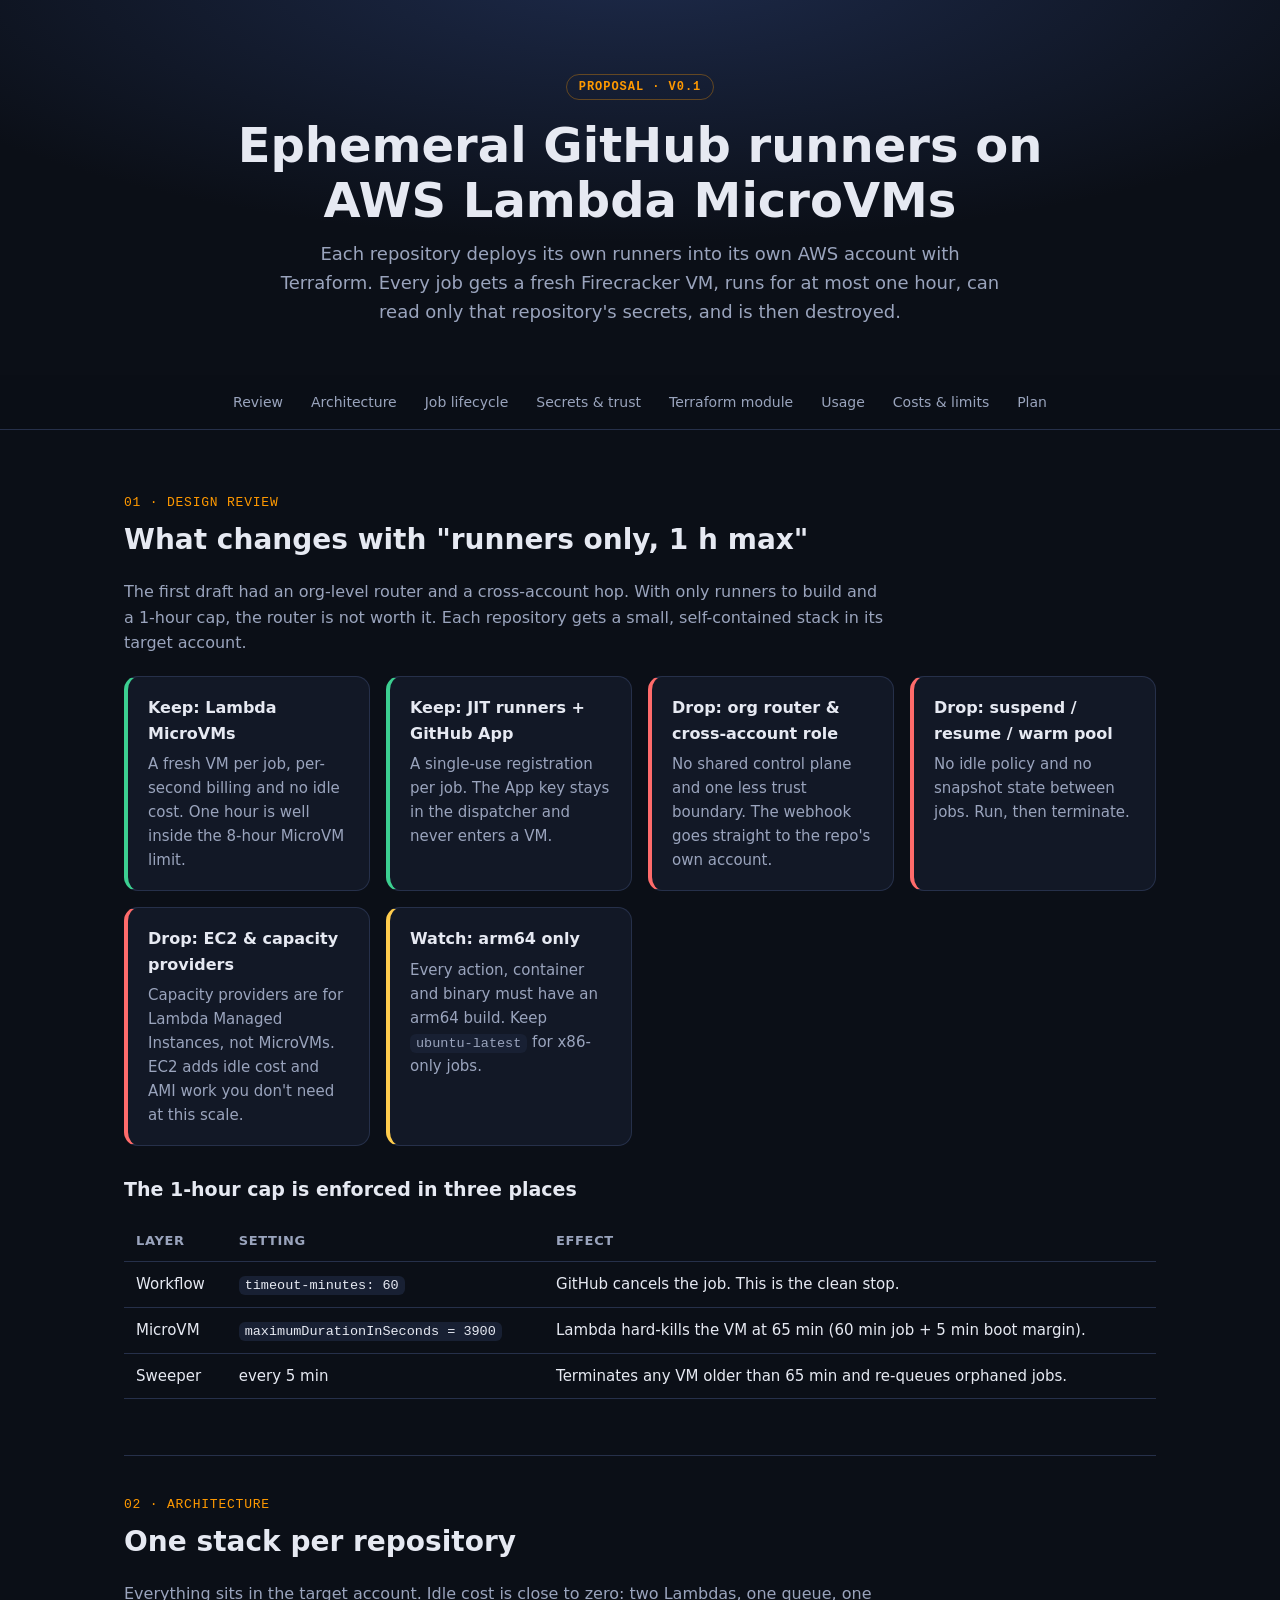
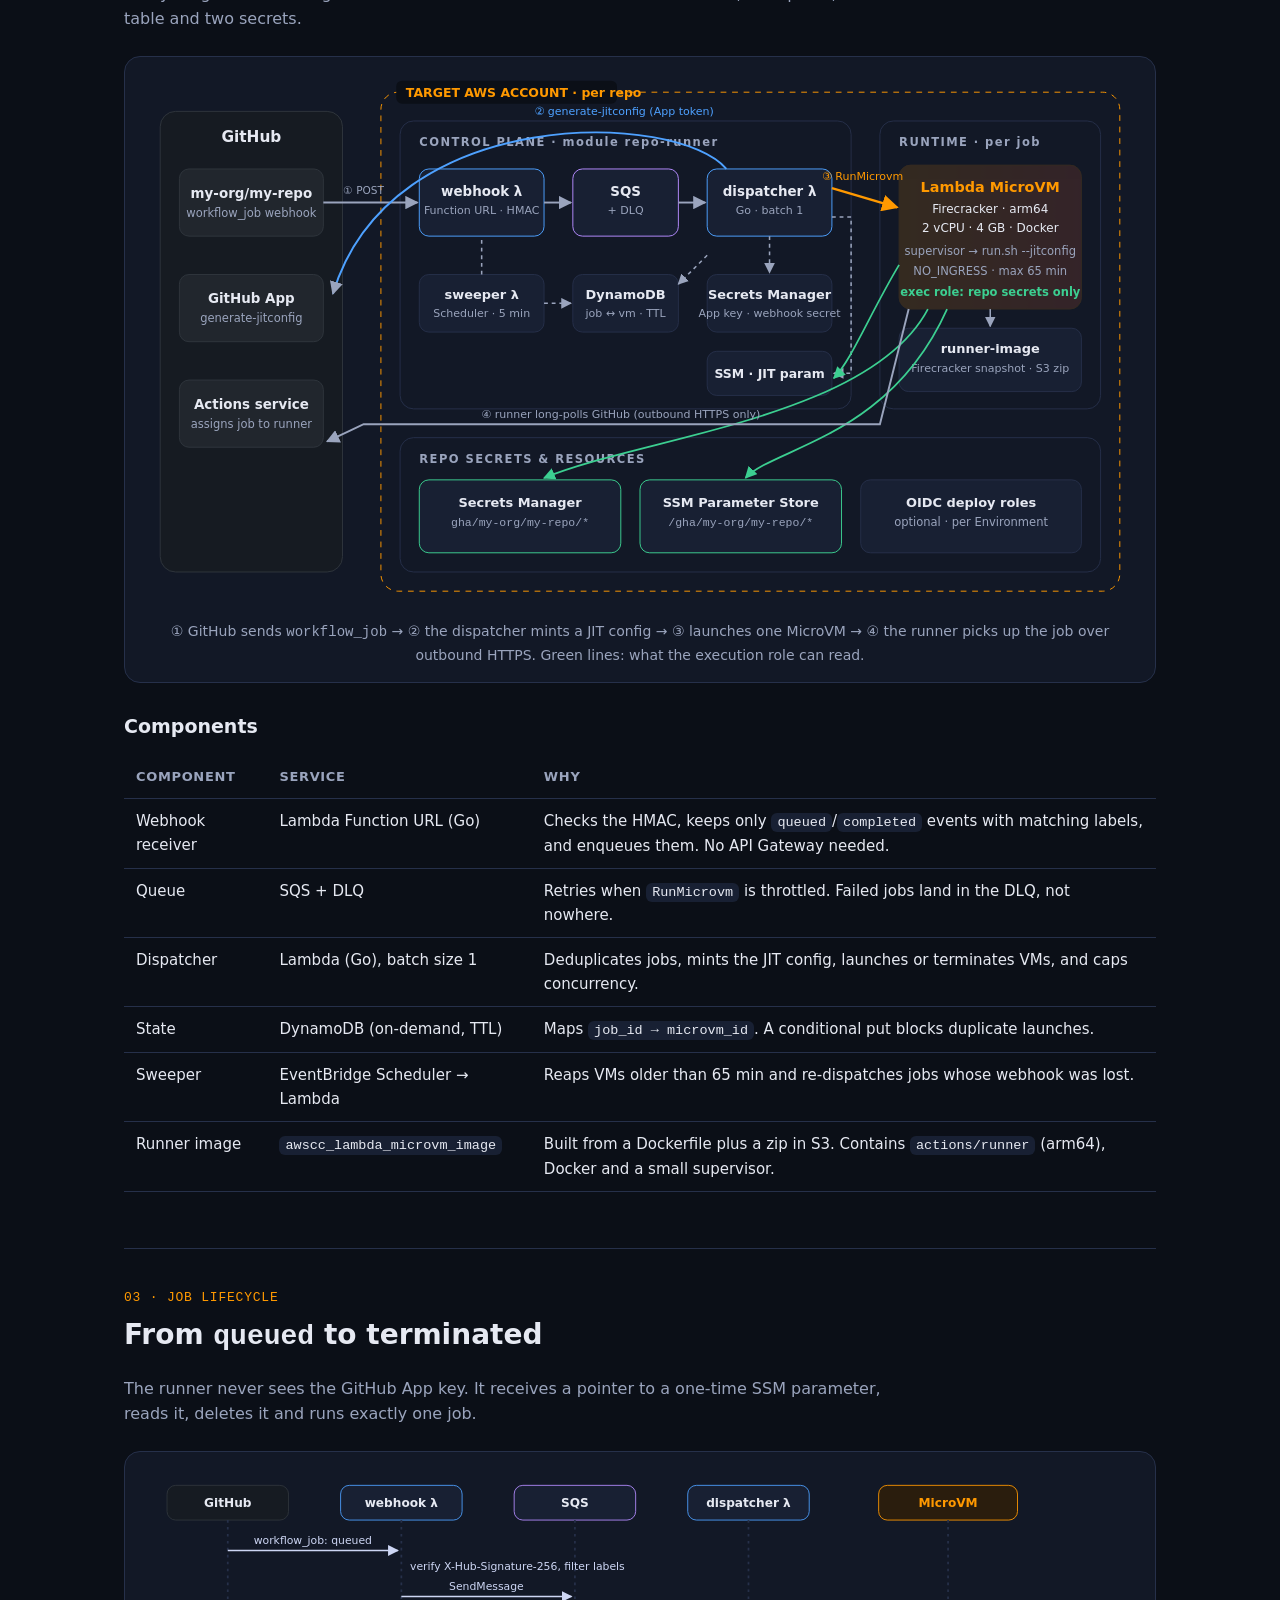
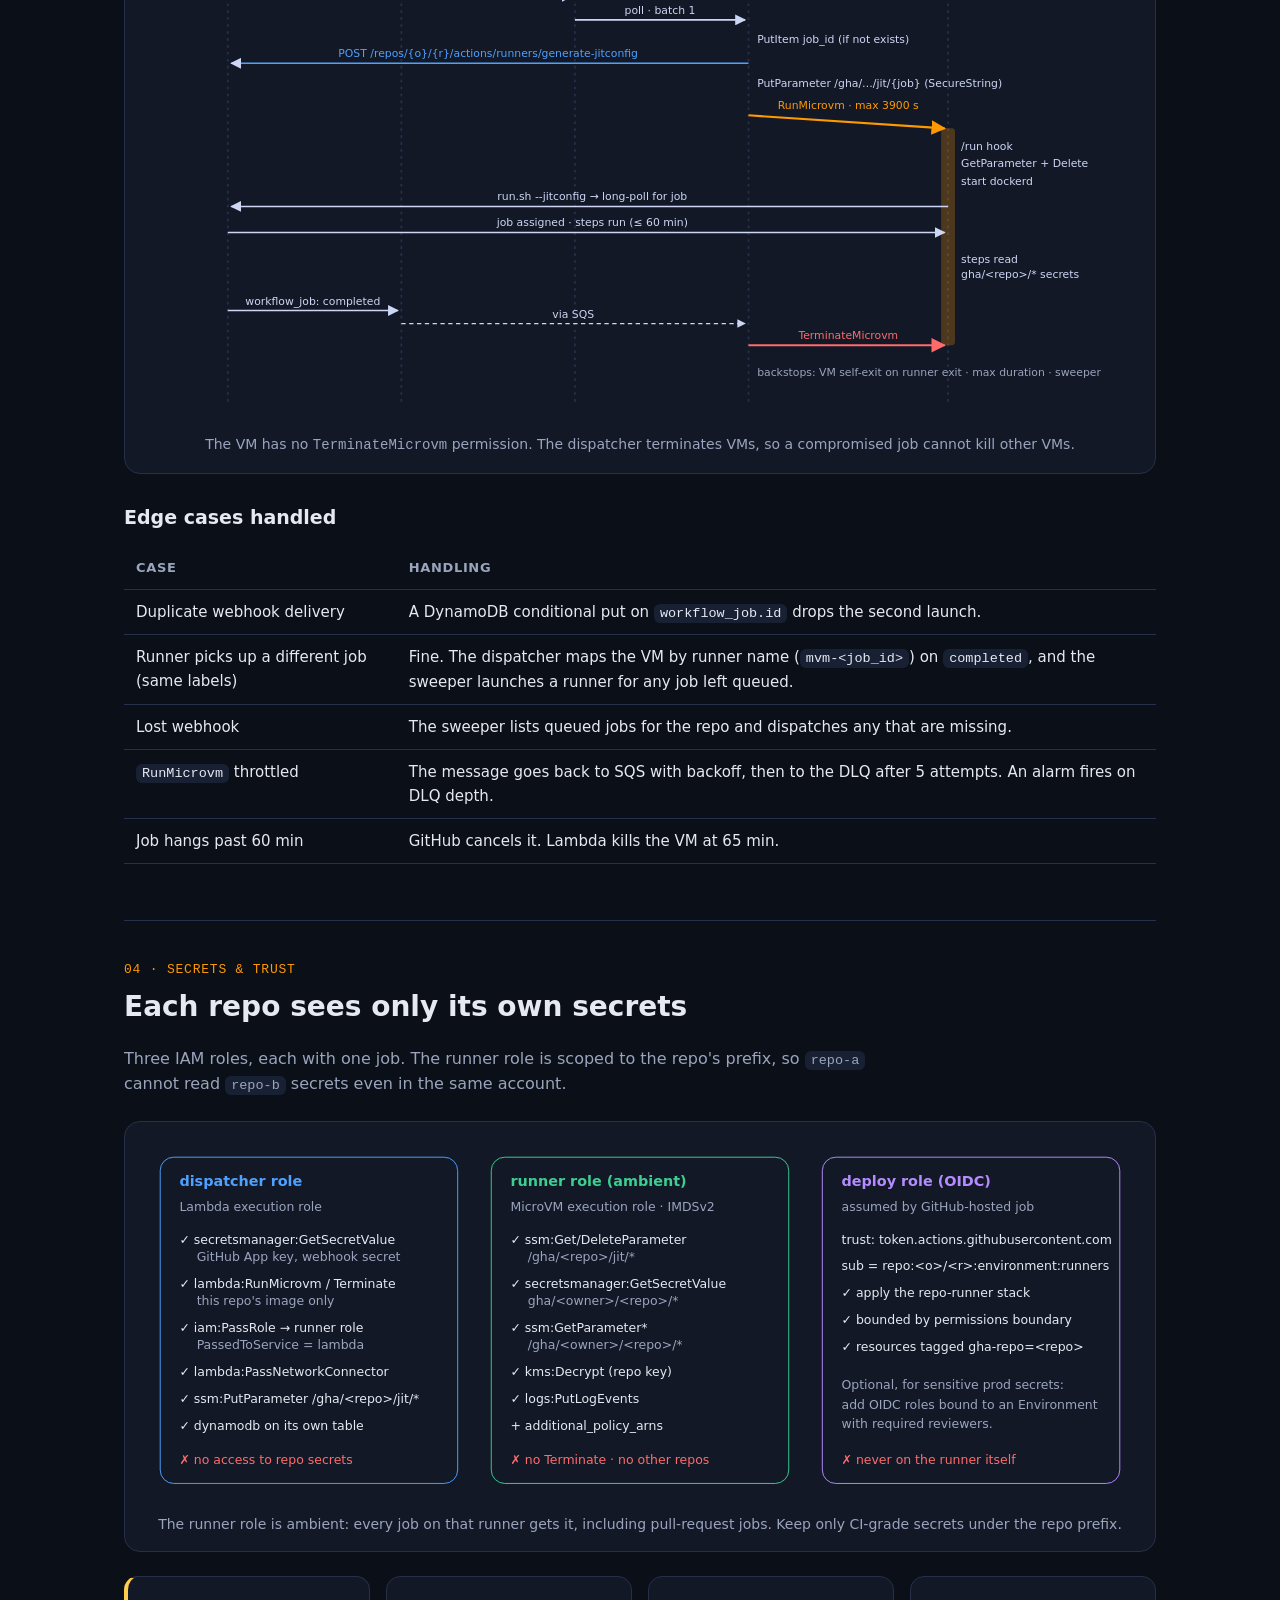
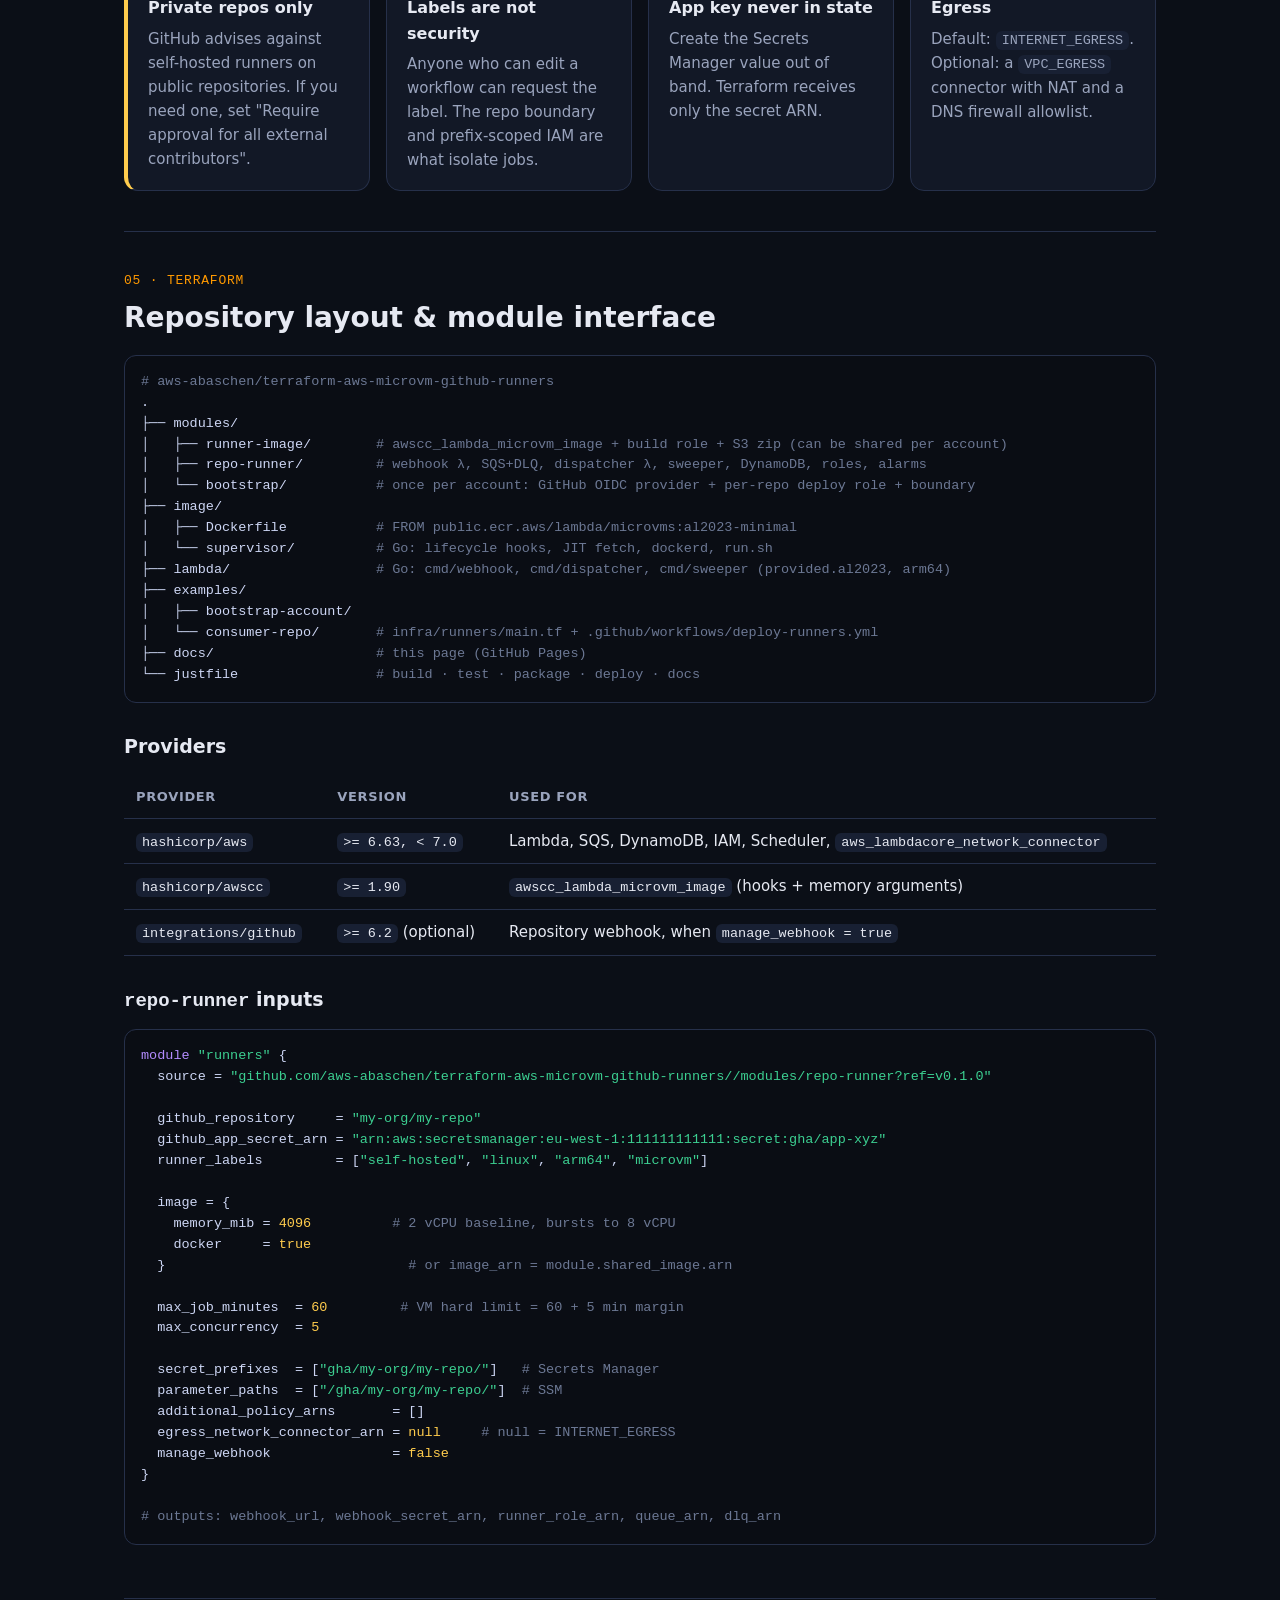
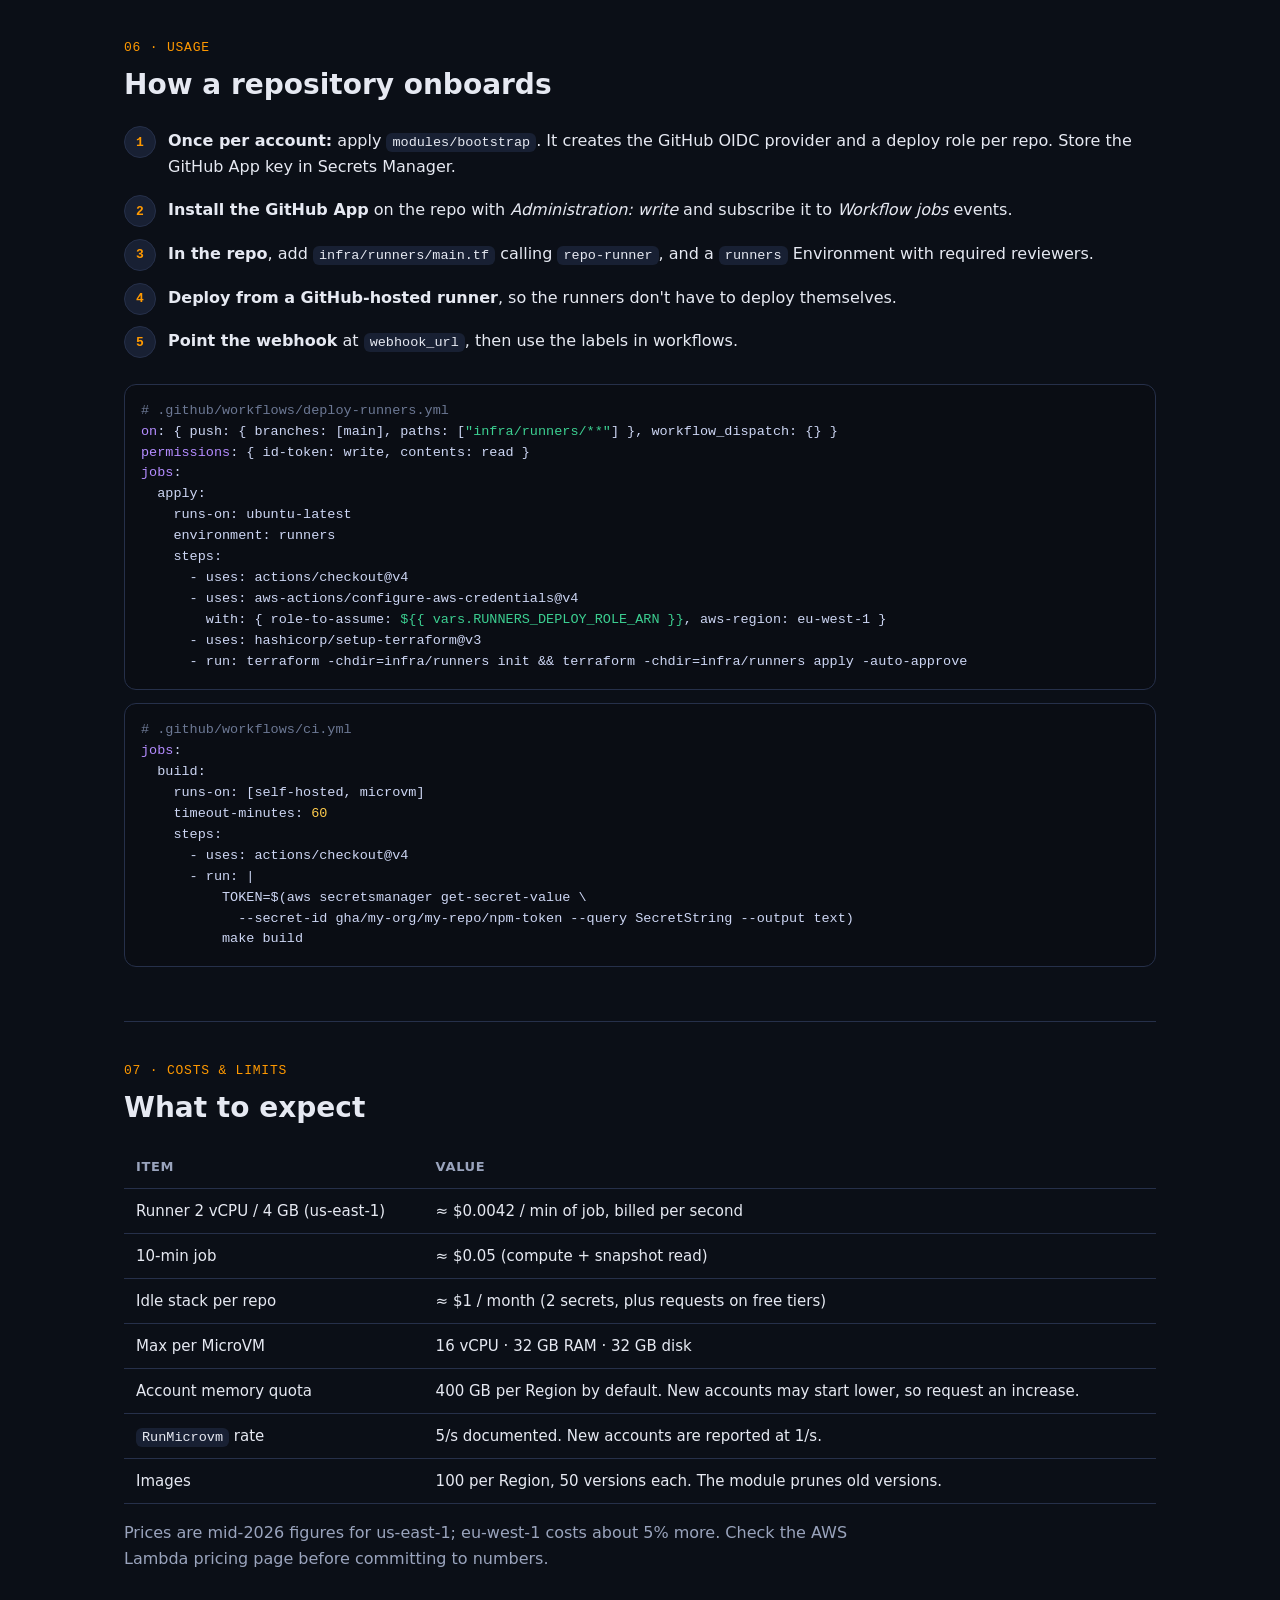
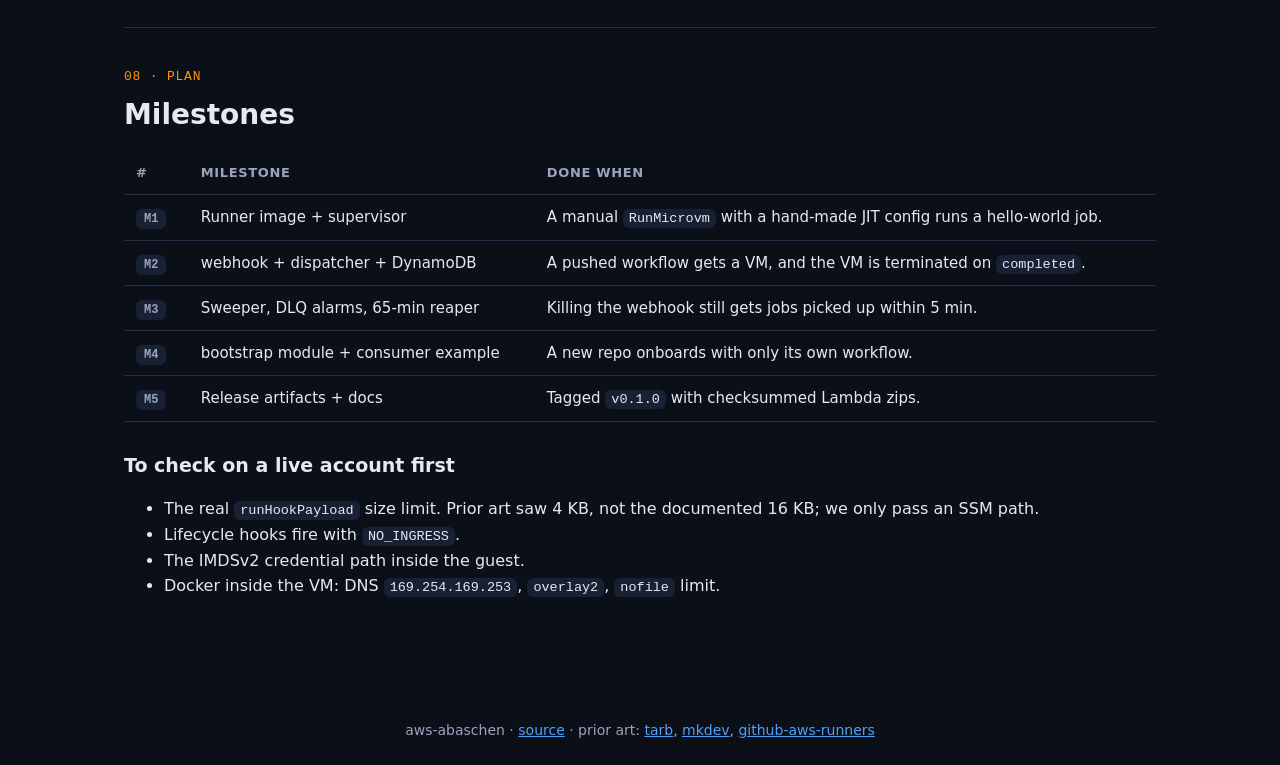
==== docs/index.html @ 891e95ec "docs: add design proposal and GitHub Pages site Per-repo Lambda MicroVM runners, 1h job cap, diagram" ====
<!DOCTYPE html>
<html lang="en">
<head>
<meta charset="utf-8">
<meta name="viewport" content="width=device-width, initial-scale=1">
<title>MicroVM GitHub Runners · Proposal</title>
<meta name="description" content="Per-repository ephemeral GitHub Actions runners on AWS Lambda MicroVMs, deployed with Terraform.">
<style>
  :root{
    --bg:#0b0f17; --panel:#121826; --panel2:#182033; --line:#26304a;
    --text:#e6e9f2; --muted:#9aa4bd; --accent:#ff9900; --accent2:#4ea1ff;
    --ok:#3ccf91; --warn:#ffcc4d; --bad:#ff6b6b; --purple:#b48cff;
    --mono: ui-monospace, SFMono-Regular, Menlo, Consolas, monospace;
  }
  *{box-sizing:border-box}
  html{scroll-behavior:smooth}
  body{margin:0;background:var(--bg);color:var(--text);font:16px/1.6 system-ui,-apple-system,Segoe UI,Roboto,sans-serif}
  a{color:var(--accent2)}
  header{padding:72px 24px 48px;text-align:center;background:radial-gradient(1200px 400px at 50% -10%,#1d2a4a 0,transparent 70%)}
  header .tag{display:inline-block;font:600 12px/1 var(--mono);letter-spacing:.08em;text-transform:uppercase;color:var(--accent);border:1px solid #ff990055;border-radius:999px;padding:6px 12px;margin-bottom:18px}
  h1{font-size:clamp(28px,5vw,48px);margin:0 0 12px;line-height:1.15}
  header p{max-width:720px;margin:0 auto;color:var(--muted);font-size:18px}
  nav{position:sticky;top:0;z-index:5;background:#0b0f17e6;backdrop-filter:blur(8px);border-bottom:1px solid var(--line)}
  nav ul{display:flex;gap:4px;flex-wrap:wrap;justify-content:center;list-style:none;margin:0;padding:10px}
  nav a{display:block;padding:6px 12px;border-radius:8px;color:var(--muted);text-decoration:none;font-size:14px}
  nav a:hover{background:var(--panel);color:var(--text)}
  main{max-width:1080px;margin:0 auto;padding:24px}
  section{padding:40px 0;border-bottom:1px solid var(--line)}
  section:last-child{border-bottom:0}
  h2{font-size:28px;margin:0 0 8px}
  h2 small{display:block;font:500 13px/1.4 var(--mono);color:var(--accent);letter-spacing:.06em;text-transform:uppercase;margin-bottom:6px}
  h3{margin:28px 0 8px;font-size:19px}
  .lead{color:var(--muted);max-width:760px}
  .grid{display:grid;gap:16px;grid-template-columns:repeat(auto-fit,minmax(240px,1fr));margin-top:20px}
  .card{background:var(--panel);border:1px solid var(--line);border-radius:14px;padding:18px 20px}
  .card h4{margin:0 0 6px;font-size:16px}
  .card p{margin:0;color:var(--muted);font-size:15px}
  .card.ok{border-left:4px solid var(--ok)} .card.warn{border-left:4px solid var(--warn)} .card.bad{border-left:4px solid var(--bad)}
  figure{margin:24px 0;background:var(--panel);border:1px solid var(--line);border-radius:16px;padding:16px;overflow-x:auto}
  figure svg{display:block;width:100%;height:auto;min-width:720px}
  figcaption{color:var(--muted);font-size:14px;margin-top:10px;text-align:center}
  table{width:100%;border-collapse:collapse;margin:16px 0;font-size:15px}
  th,td{text-align:left;padding:10px 12px;border-bottom:1px solid var(--line);vertical-align:top}
  th{color:var(--muted);font-weight:600;font-size:13px;text-transform:uppercase;letter-spacing:.05em}
  td code,p code,li code{font-family:var(--mono);font-size:13.5px;background:var(--panel2);padding:2px 6px;border-radius:6px}
  pre{background:#0a0d14;border:1px solid var(--line);border-radius:12px;padding:16px;overflow-x:auto;font:13.5px/1.55 var(--mono);color:#cdd6f4}
  .k{color:var(--purple)} .s{color:var(--ok)} .c{color:#6c7894} .n{color:var(--warn)}
  .pill{display:inline-block;font:600 12px/1 var(--mono);padding:4px 8px;border-radius:6px;background:var(--panel2);color:var(--muted);margin-right:6px}
  ol.steps{counter-reset:s;list-style:none;padding:0}
  ol.steps li{counter-increment:s;position:relative;padding:4px 0 14px 44px}
  ol.steps li::before{content:counter(s);position:absolute;left:0;top:2px;width:30px;height:30px;border-radius:50%;background:var(--panel2);border:1px solid var(--line);display:grid;place-items:center;font:600 13px var(--mono);color:var(--accent)}
  footer{text-align:center;color:var(--muted);font-size:14px;padding:40px 24px}
</style>
</head>
<body>

<header>
  <span class="tag">Proposal · v0.1</span>
  <h1>Ephemeral GitHub runners on<br>AWS Lambda MicroVMs</h1>
  <p>Each repository deploys its own runners into its own AWS account with Terraform. Every job gets a fresh Firecracker VM, runs for at most one hour, can read only that repository's secrets, and is then destroyed.</p>
</header>

<nav><ul>
  <li><a href="#review">Review</a></li>
  <li><a href="#architecture">Architecture</a></li>
  <li><a href="#lifecycle">Job lifecycle</a></li>
  <li><a href="#secrets">Secrets &amp; trust</a></li>
  <li><a href="#module">Terraform module</a></li>
  <li><a href="#usage">Usage</a></li>
  <li><a href="#costs">Costs &amp; limits</a></li>
  <li><a href="#plan">Plan</a></li>
</ul></nav>

<main>

<!-- ============================== REVIEW ============================== -->
<section id="review">
  <h2><small>01 · Design review</small>What changes with "runners only, 1&nbsp;h max"</h2>
  <p class="lead">The first draft had an org-level router and a cross-account hop. With only runners to build and a 1-hour cap, the router is not worth it. Each repository gets a small, self-contained stack in its target account.</p>

  <div class="grid">
    <div class="card ok"><h4>Keep: Lambda MicroVMs</h4><p>A fresh VM per job, per-second billing and no idle cost. One hour is well inside the 8-hour MicroVM limit.</p></div>
    <div class="card ok"><h4>Keep: JIT runners + GitHub App</h4><p>A single-use registration per job. The App key stays in the dispatcher and never enters a VM.</p></div>
    <div class="card bad"><h4>Drop: org router &amp; cross-account role</h4><p>No shared control plane and one less trust boundary. The webhook goes straight to the repo's own account.</p></div>
    <div class="card bad"><h4>Drop: suspend / resume / warm pool</h4><p>No idle policy and no snapshot state between jobs. Run, then terminate.</p></div>
    <div class="card bad"><h4>Drop: EC2 &amp; capacity providers</h4><p>Capacity providers are for Lambda Managed Instances, not MicroVMs. EC2 adds idle cost and AMI work you don't need at this scale.</p></div>
    <div class="card warn"><h4>Watch: arm64 only</h4><p>Every action, container and binary must have an arm64 build. Keep <code>ubuntu-latest</code> for x86-only jobs.</p></div>
  </div>

  <h3>The 1-hour cap is enforced in three places</h3>
  <table>
    <tr><th>Layer</th><th>Setting</th><th>Effect</th></tr>
    <tr><td>Workflow</td><td><code>timeout-minutes: 60</code></td><td>GitHub cancels the job. This is the clean stop.</td></tr>
    <tr><td>MicroVM</td><td><code>maximumDurationInSeconds = 3900</code></td><td>Lambda hard-kills the VM at 65 min (60 min job + 5 min boot margin).</td></tr>
    <tr><td>Sweeper</td><td>every 5 min</td><td>Terminates any VM older than 65 min and re-queues orphaned jobs.</td></tr>
  </table>
</section>

<!-- ============================== ARCHITECTURE ============================== -->
<section id="architecture">
  <h2><small>02 · Architecture</small>One stack per repository</h2>
  <p class="lead">Everything sits in the target account. Idle cost is close to zero: two Lambdas, one queue, one table and two secrets.</p>

  <figure>
  <svg viewBox="0 0 1040 560" xmlns="http://www.w3.org/2000/svg" font-family="system-ui,-apple-system,Segoe UI,Roboto,sans-serif">
    <defs>
      <marker id="a" viewBox="0 0 10 10" refX="9" refY="5" markerWidth="7" markerHeight="7" orient="auto"><path d="M0,0L10,5L0,10z" fill="#9aa4bd"/></marker>
      <marker id="ao" viewBox="0 0 10 10" refX="9" refY="5" markerWidth="7" markerHeight="7" orient="auto"><path d="M0,0L10,5L0,10z" fill="#ff9900"/></marker>
      <marker id="ag" viewBox="0 0 10 10" refX="9" refY="5" markerWidth="7" markerHeight="7" orient="auto"><path d="M0,0L10,5L0,10z" fill="#3ccf91"/></marker>
      <linearGradient id="vm" x1="0" x2="1"><stop offset="0" stop-color="#ff9900"/><stop offset="1" stop-color="#ff6b3d"/></linearGradient>
    </defs>

    <!-- GitHub -->
    <rect x="20" y="40" width="190" height="480" rx="16" fill="#161b22" stroke="#30363d"/>
    <text x="115" y="72" fill="#e6e9f2" font-size="16" font-weight="700" text-anchor="middle">GitHub</text>
    <rect x="40" y="100" width="150" height="70" rx="10" fill="#21262d" stroke="#30363d"/>
    <text x="115" y="130" fill="#e6e9f2" font-size="14" font-weight="600" text-anchor="middle">my-org/my-repo</text>
    <text x="115" y="150" fill="#9aa4bd" font-size="12" text-anchor="middle">workflow_job webhook</text>
    <rect x="40" y="210" width="150" height="70" rx="10" fill="#21262d" stroke="#30363d"/>
    <text x="115" y="240" fill="#e6e9f2" font-size="14" font-weight="600" text-anchor="middle">GitHub App</text>
    <text x="115" y="260" fill="#9aa4bd" font-size="12" text-anchor="middle">generate-jitconfig</text>
    <rect x="40" y="320" width="150" height="70" rx="10" fill="#21262d" stroke="#30363d"/>
    <text x="115" y="350" fill="#e6e9f2" font-size="14" font-weight="600" text-anchor="middle">Actions service</text>
    <text x="115" y="370" fill="#9aa4bd" font-size="12" text-anchor="middle">assigns job to runner</text>

    <!-- AWS account -->
    <rect x="250" y="20" width="770" height="520" rx="18" fill="none" stroke="#ff9900" stroke-dasharray="6 6"/>
    <rect x="266" y="8" width="230" height="24" rx="6" fill="#0b0f17"/>
    <text x="276" y="25" fill="#ff9900" font-size="13" font-weight="700">TARGET AWS ACCOUNT · per repo</text>

    <!-- control plane -->
    <rect x="270" y="50" width="470" height="300" rx="14" fill="#121826" stroke="#26304a"/>
    <text x="290" y="76" fill="#9aa4bd" font-size="12" font-weight="700" letter-spacing="1.5">CONTROL PLANE · module repo-runner</text>

    <rect x="290" y="100" width="130" height="70" rx="10" fill="#182033" stroke="#4ea1ff"/>
    <text x="355" y="128" fill="#e6e9f2" font-size="14" font-weight="600" text-anchor="middle">webhook λ</text>
    <text x="355" y="147" fill="#9aa4bd" font-size="11.5" text-anchor="middle">Function URL · HMAC</text>

    <rect x="450" y="100" width="110" height="70" rx="10" fill="#182033" stroke="#b48cff"/>
    <text x="505" y="128" fill="#e6e9f2" font-size="14" font-weight="600" text-anchor="middle">SQS</text>
    <text x="505" y="147" fill="#9aa4bd" font-size="11.5" text-anchor="middle">+ DLQ</text>

    <rect x="590" y="100" width="130" height="70" rx="10" fill="#182033" stroke="#4ea1ff"/>
    <text x="655" y="128" fill="#e6e9f2" font-size="14" font-weight="600" text-anchor="middle">dispatcher λ</text>
    <text x="655" y="147" fill="#9aa4bd" font-size="11.5" text-anchor="middle">Go · batch 1</text>

    <rect x="290" y="210" width="130" height="60" rx="10" fill="#182033" stroke="#26304a"/>
    <text x="355" y="236" fill="#e6e9f2" font-size="13.5" font-weight="600" text-anchor="middle">sweeper λ</text>
    <text x="355" y="254" fill="#9aa4bd" font-size="11.5" text-anchor="middle">Scheduler · 5 min</text>

    <rect x="450" y="210" width="110" height="60" rx="10" fill="#182033" stroke="#26304a"/>
    <text x="505" y="236" fill="#e6e9f2" font-size="13.5" font-weight="600" text-anchor="middle">DynamoDB</text>
    <text x="505" y="254" fill="#9aa4bd" font-size="11.5" text-anchor="middle">job ↔ vm · TTL</text>

    <rect x="590" y="210" width="130" height="60" rx="10" fill="#182033" stroke="#26304a"/>
    <text x="655" y="236" fill="#e6e9f2" font-size="13.5" font-weight="600" text-anchor="middle">Secrets Manager</text>
    <text x="655" y="254" fill="#9aa4bd" font-size="11.5" text-anchor="middle">App key · webhook secret</text>

    <rect x="590" y="290" width="130" height="46" rx="10" fill="#182033" stroke="#26304a"/>
    <text x="655" y="318" fill="#e6e9f2" font-size="13" font-weight="600" text-anchor="middle">SSM · JIT param</text>

    <!-- runtime -->
    <rect x="770" y="50" width="230" height="300" rx="14" fill="#121826" stroke="#26304a"/>
    <text x="790" y="76" fill="#9aa4bd" font-size="12" font-weight="700" letter-spacing="1.5">RUNTIME · per job</text>
    <rect x="790" y="96" width="190" height="150" rx="12" fill="url(#vm)" opacity=".14" stroke="#ff9900"/>
    <text x="885" y="124" fill="#ff9900" font-size="15" font-weight="700" text-anchor="middle">Lambda MicroVM</text>
    <text x="885" y="146" fill="#e6e9f2" font-size="12.5" text-anchor="middle">Firecracker · arm64</text>
    <text x="885" y="166" fill="#e6e9f2" font-size="12.5" text-anchor="middle">2 vCPU · 4 GB · Docker</text>
    <text x="885" y="190" fill="#9aa4bd" font-size="12" text-anchor="middle">supervisor → run.sh --jitconfig</text>
    <text x="885" y="210" fill="#9aa4bd" font-size="12" text-anchor="middle">NO_INGRESS · max 65 min</text>
    <text x="885" y="232" fill="#3ccf91" font-size="12" font-weight="600" text-anchor="middle">exec role: repo secrets only</text>
    <rect x="790" y="266" width="190" height="66" rx="10" fill="#182033" stroke="#26304a"/>
    <text x="885" y="292" fill="#e6e9f2" font-size="13.5" font-weight="600" text-anchor="middle">runner-image</text>
    <text x="885" y="312" fill="#9aa4bd" font-size="11.5" text-anchor="middle">Firecracker snapshot · S3 zip</text>

    <!-- data plane -->
    <rect x="270" y="380" width="730" height="140" rx="14" fill="#121826" stroke="#26304a"/>
    <text x="290" y="406" fill="#9aa4bd" font-size="12" font-weight="700" letter-spacing="1.5">REPO SECRETS &amp; RESOURCES</text>
    <rect x="290" y="424" width="210" height="76" rx="10" fill="#182033" stroke="#3ccf91"/>
    <text x="395" y="452" fill="#e6e9f2" font-size="13.5" font-weight="600" text-anchor="middle">Secrets Manager</text>
    <text x="395" y="472" fill="#9aa4bd" font-size="12" font-family="ui-monospace,Menlo,monospace" text-anchor="middle">gha/my-org/my-repo/*</text>
    <rect x="520" y="424" width="210" height="76" rx="10" fill="#182033" stroke="#3ccf91"/>
    <text x="625" y="452" fill="#e6e9f2" font-size="13.5" font-weight="600" text-anchor="middle">SSM Parameter Store</text>
    <text x="625" y="472" fill="#9aa4bd" font-size="12" font-family="ui-monospace,Menlo,monospace" text-anchor="middle">/gha/my-org/my-repo/*</text>
    <rect x="750" y="424" width="230" height="76" rx="10" fill="#182033" stroke="#26304a"/>
    <text x="865" y="452" fill="#e6e9f2" font-size="13.5" font-weight="600" text-anchor="middle">OIDC deploy roles</text>
    <text x="865" y="472" fill="#9aa4bd" font-size="12" text-anchor="middle">optional · per Environment</text>

    <!-- arrows -->
    <path d="M190,135 C240,135 250,135 288,135" stroke="#9aa4bd" stroke-width="2" fill="none" marker-end="url(#a)"/>
    <text x="232" y="126" fill="#9aa4bd" font-size="11" text-anchor="middle">① POST</text>
    <path d="M420,135 L448,135" stroke="#9aa4bd" stroke-width="2" marker-end="url(#a)"/>
    <path d="M560,135 L588,135" stroke="#9aa4bd" stroke-width="2" marker-end="url(#a)"/>
    <path d="M655,170 L655,208" stroke="#9aa4bd" stroke-width="1.6" stroke-dasharray="4 4" marker-end="url(#a)"/>
    <path d="M590,190 L560,220" stroke="#9aa4bd" stroke-width="1.6" stroke-dasharray="4 4" marker-end="url(#a)"/>
    <path d="M720,150 L740,150 L740,313 L722,313" stroke="#9aa4bd" stroke-width="1.6" stroke-dasharray="4 4" fill="none" marker-end="url(#a)"/>
    <path d="M610,100 C560,40 260,30 200,230" stroke="#4ea1ff" stroke-width="2" fill="none" marker-end="url(#a)"/>
    <text x="410" y="44" fill="#4ea1ff" font-size="11.5">② generate-jitconfig (App token)</text>
    <path d="M720,120 L788,140" stroke="#ff9900" stroke-width="2.5" marker-end="url(#ao)"/>
    <text x="752" y="112" fill="#ff9900" font-size="11.5" text-anchor="middle">③ RunMicrovm</text>
    <path d="M885,246 L885,264" stroke="#9aa4bd" stroke-width="1.6" marker-end="url(#a)"/>
    <path d="M790,200 C760,250 740,300 722,318" stroke="#3ccf91" stroke-width="1.8" fill="none" marker-end="url(#ag)"/>
    <path d="M820,246 C760,360 520,380 420,422" stroke="#3ccf91" stroke-width="1.8" fill="none" marker-end="url(#ag)"/>
    <path d="M840,246 C780,380 660,390 630,422" stroke="#3ccf91" stroke-width="1.8" fill="none" marker-end="url(#ag)"/>
    <path d="M800,246 L770,366 L232,366 L194,384" stroke="#9aa4bd" stroke-width="2" fill="none" marker-end="url(#a)"/>
    <text x="500" y="360" fill="#9aa4bd" font-size="11.5" text-anchor="middle">④ runner long-polls GitHub (outbound HTTPS only)</text>
    <path d="M355,210 L355,172" stroke="#9aa4bd" stroke-width="1.6" stroke-dasharray="4 4"/>
    <path d="M420,240 L448,240" stroke="#9aa4bd" stroke-width="1.6" stroke-dasharray="4 4" marker-end="url(#a)"/>
  </svg>
  <figcaption>① GitHub sends <code>workflow_job</code> → ② the dispatcher mints a JIT config → ③ launches one MicroVM → ④ the runner picks up the job over outbound HTTPS. Green lines: what the execution role can read.</figcaption>
  </figure>

  <h3>Components</h3>
  <table>
    <tr><th>Component</th><th>Service</th><th>Why</th></tr>
    <tr><td>Webhook receiver</td><td>Lambda Function URL (Go)</td><td>Checks the HMAC, keeps only <code>queued</code>/<code>completed</code> events with matching labels, and enqueues them. No API Gateway needed.</td></tr>
    <tr><td>Queue</td><td>SQS + DLQ</td><td>Retries when <code>RunMicrovm</code> is throttled. Failed jobs land in the DLQ, not nowhere.</td></tr>
    <tr><td>Dispatcher</td><td>Lambda (Go), batch size 1</td><td>Deduplicates jobs, mints the JIT config, launches or terminates VMs, and caps concurrency.</td></tr>
    <tr><td>State</td><td>DynamoDB (on-demand, TTL)</td><td>Maps <code>job_id → microvm_id</code>. A conditional put blocks duplicate launches.</td></tr>
    <tr><td>Sweeper</td><td>EventBridge Scheduler → Lambda</td><td>Reaps VMs older than 65 min and re-dispatches jobs whose webhook was lost.</td></tr>
    <tr><td>Runner image</td><td><code>awscc_lambda_microvm_image</code></td><td>Built from a Dockerfile plus a zip in S3. Contains <code>actions/runner</code> (arm64), Docker and a small supervisor.</td></tr>
  </table>
</section>

<!-- ============================== LIFECYCLE ============================== -->
<section id="lifecycle">
  <h2><small>03 · Job lifecycle</small>From <code>queued</code> to terminated</h2>
  <p class="lead">The runner never sees the GitHub App key. It receives a pointer to a one-time SSM parameter, reads it, deletes it and runs exactly one job.</p>

  <figure>
  <svg viewBox="0 0 1150 640" xmlns="http://www.w3.org/2000/svg" font-family="system-ui,-apple-system,Segoe UI,Roboto,sans-serif">
    <defs>
      <marker id="b" viewBox="0 0 10 10" refX="9" refY="5" markerWidth="7" markerHeight="7" orient="auto"><path d="M0,0L10,5L0,10z" fill="#cdd6f4"/></marker>
      <marker id="bo" viewBox="0 0 10 10" refX="9" refY="5" markerWidth="7" markerHeight="7" orient="auto"><path d="M0,0L10,5L0,10z" fill="#ff9900"/></marker>
      <marker id="br" viewBox="0 0 10 10" refX="9" refY="5" markerWidth="7" markerHeight="7" orient="auto"><path d="M0,0L10,5L0,10z" fill="#ff6b6b"/></marker>
    </defs>
    <g font-size="14" font-weight="700" text-anchor="middle" fill="#e6e9f2">
      <rect x="30" y="20" width="140" height="40" rx="10" fill="#161b22" stroke="#30363d"/><text x="100" y="45">GitHub</text>
      <rect x="230" y="20" width="140" height="40" rx="10" fill="#182033" stroke="#4ea1ff"/><text x="300" y="45">webhook λ</text>
      <rect x="430" y="20" width="140" height="40" rx="10" fill="#182033" stroke="#b48cff"/><text x="500" y="45">SQS</text>
      <rect x="630" y="20" width="140" height="40" rx="10" fill="#182033" stroke="#4ea1ff"/><text x="700" y="45">dispatcher λ</text>
      <rect x="850" y="20" width="160" height="40" rx="10" fill="#2a1d0d" stroke="#ff9900"/><text x="930" y="45" fill="#ff9900">MicroVM</text>
    </g>
    <g stroke="#26304a" stroke-width="2" stroke-dasharray="3 5">
      <line x1="100" y1="60" x2="100" y2="620"/><line x1="300" y1="60" x2="300" y2="620"/>
      <line x1="500" y1="60" x2="500" y2="620"/><line x1="700" y1="60" x2="700" y2="620"/>
      <line x1="930" y1="60" x2="930" y2="620"/>
    </g>
    <rect x="922" y="300" width="16" height="250" rx="4" fill="#ff9900" opacity=".25"/>

    <g font-size="12.5" fill="#cdd6f4">
      <line x1="100" y1="95" x2="296" y2="95" stroke="#cdd6f4" stroke-width="1.8" marker-end="url(#b)"/>
      <text x="198" y="88" text-anchor="middle">workflow_job: queued</text>
      <text x="310" y="117">verify X-Hub-Signature-256, filter labels</text>
      <line x1="300" y1="148" x2="496" y2="148" stroke="#cdd6f4" stroke-width="1.8" marker-end="url(#b)"/>
      <text x="398" y="141" text-anchor="middle">SendMessage</text>
      <line x1="500" y1="175" x2="696" y2="175" stroke="#cdd6f4" stroke-width="1.8" marker-end="url(#b)"/>
      <text x="598" y="168" text-anchor="middle">poll · batch 1</text>
      <text x="710" y="202">PutItem job_id (if not exists)</text>
      <line x1="700" y1="225" x2="104" y2="225" stroke="#4ea1ff" stroke-width="1.8" marker-end="url(#b)"/>
      <text x="400" y="218" text-anchor="middle" fill="#4ea1ff">POST /repos/{o}/{r}/actions/runners/generate-jitconfig</text>
      <text x="710" y="252">PutParameter /gha/…/jit/{job} (SecureString)</text>
      <line x1="700" y1="285" x2="926" y2="300" stroke="#ff9900" stroke-width="2.4" marker-end="url(#bo)"/>
      <text x="815" y="278" text-anchor="middle" fill="#ff9900">RunMicrovm · max 3900 s</text>
      <text x="945" y="325">/run hook</text>
      <text x="945" y="345">GetParameter + Delete</text>
      <text x="945" y="365">start dockerd</text>
      <line x1="930" y1="390" x2="104" y2="390" stroke="#cdd6f4" stroke-width="1.8" marker-end="url(#b)"/>
      <text x="520" y="383" text-anchor="middle">run.sh --jitconfig → long-poll for job</text>
      <line x1="100" y1="420" x2="926" y2="420" stroke="#cdd6f4" stroke-width="1.8" marker-end="url(#b)"/>
      <text x="520" y="413" text-anchor="middle">job assigned · steps run (≤ 60 min)</text>
      <text x="945" y="455">steps read</text>
      <text x="945" y="473">gha/&lt;repo&gt;/* secrets</text>
      <line x1="100" y1="510" x2="296" y2="510" stroke="#cdd6f4" stroke-width="1.8" marker-end="url(#b)"/>
      <text x="198" y="503" text-anchor="middle">workflow_job: completed</text>
      <line x1="300" y1="525" x2="696" y2="525" stroke="#cdd6f4" stroke-width="1.4" stroke-dasharray="5 4" marker-end="url(#b)"/>
      <text x="498" y="518" text-anchor="middle">via SQS</text>
      <line x1="700" y1="550" x2="926" y2="550" stroke="#ff6b6b" stroke-width="2.4" marker-end="url(#br)"/>
      <text x="815" y="543" text-anchor="middle" fill="#ff6b6b">TerminateMicrovm</text>
      <text x="710" y="585" fill="#9aa4bd">backstops: VM self-exit on runner exit · max duration · sweeper</text>
    </g>
  </svg>
  <figcaption>The VM has no <code>TerminateMicrovm</code> permission. The dispatcher terminates VMs, so a compromised job cannot kill other VMs.</figcaption>
  </figure>

  <h3>Edge cases handled</h3>
  <table>
    <tr><th>Case</th><th>Handling</th></tr>
    <tr><td>Duplicate webhook delivery</td><td>A DynamoDB conditional put on <code>workflow_job.id</code> drops the second launch.</td></tr>
    <tr><td>Runner picks up a different job (same labels)</td><td>Fine. The dispatcher maps the VM by runner name (<code>mvm-&lt;job_id&gt;</code>) on <code>completed</code>, and the sweeper launches a runner for any job left queued.</td></tr>
    <tr><td>Lost webhook</td><td>The sweeper lists queued jobs for the repo and dispatches any that are missing.</td></tr>
    <tr><td><code>RunMicrovm</code> throttled</td><td>The message goes back to SQS with backoff, then to the DLQ after 5 attempts. An alarm fires on DLQ depth.</td></tr>
    <tr><td>Job hangs past 60 min</td><td>GitHub cancels it. Lambda kills the VM at 65 min.</td></tr>
  </table>
</section>

<!-- ============================== SECRETS ============================== -->
<section id="secrets">
  <h2><small>04 · Secrets &amp; trust</small>Each repo sees only its own secrets</h2>
  <p class="lead">Three IAM roles, each with one job. The runner role is scoped to the repo's prefix, so <code>repo-a</code> cannot read <code>repo-b</code> secrets even in the same account.</p>

  <figure>
  <svg viewBox="0 0 1040 380" xmlns="http://www.w3.org/2000/svg" font-family="system-ui,-apple-system,Segoe UI,Roboto,sans-serif">
    <defs><marker id="c" viewBox="0 0 10 10" refX="9" refY="5" markerWidth="7" markerHeight="7" orient="auto"><path d="M0,0L10,5L0,10z" fill="#3ccf91"/></marker>
    <marker id="cx" viewBox="0 0 10 10" refX="9" refY="5" markerWidth="7" markerHeight="7" orient="auto"><path d="M0,0L10,5L0,10z" fill="#ff6b6b"/></marker></defs>

    <g font-size="13">
      <rect x="20" y="20" width="310" height="340" rx="14" fill="#121826" stroke="#4ea1ff"/>
      <text x="40" y="50" fill="#4ea1ff" font-size="15" font-weight="700">dispatcher role</text>
      <text x="40" y="76" fill="#9aa4bd">Lambda execution role</text>
      <g fill="#e6e9f2"><text x="40" y="110">✓ secretsmanager:GetSecretValue</text><text x="58" y="128" fill="#9aa4bd">GitHub App key, webhook secret</text>
      <text x="40" y="156">✓ lambda:RunMicrovm / Terminate</text><text x="58" y="174" fill="#9aa4bd">this repo's image only</text>
      <text x="40" y="202">✓ iam:PassRole → runner role</text><text x="58" y="220" fill="#9aa4bd">PassedToService = lambda</text>
      <text x="40" y="248">✓ lambda:PassNetworkConnector</text>
      <text x="40" y="276">✓ ssm:PutParameter /gha/&lt;repo&gt;/jit/*</text>
      <text x="40" y="304">✓ dynamodb on its own table</text></g>
      <text x="40" y="340" fill="#ff6b6b">✗ no access to repo secrets</text>

      <rect x="365" y="20" width="310" height="340" rx="14" fill="#121826" stroke="#3ccf91"/>
      <text x="385" y="50" fill="#3ccf91" font-size="15" font-weight="700">runner role (ambient)</text>
      <text x="385" y="76" fill="#9aa4bd">MicroVM execution role · IMDSv2</text>
      <g fill="#e6e9f2"><text x="385" y="110">✓ ssm:Get/DeleteParameter</text><text x="403" y="128" fill="#9aa4bd">/gha/&lt;repo&gt;/jit/*</text>
      <text x="385" y="156">✓ secretsmanager:GetSecretValue</text><text x="403" y="174" fill="#9aa4bd">gha/&lt;owner&gt;/&lt;repo&gt;/*</text>
      <text x="385" y="202">✓ ssm:GetParameter*</text><text x="403" y="220" fill="#9aa4bd">/gha/&lt;owner&gt;/&lt;repo&gt;/*</text>
      <text x="385" y="248">✓ kms:Decrypt (repo key)</text>
      <text x="385" y="276">✓ logs:PutLogEvents</text>
      <text x="385" y="304">+ additional_policy_arns</text></g>
      <text x="385" y="340" fill="#ff6b6b">✗ no Terminate · no other repos</text>

      <rect x="710" y="20" width="310" height="340" rx="14" fill="#121826" stroke="#b48cff"/>
      <text x="730" y="50" fill="#b48cff" font-size="15" font-weight="700">deploy role (OIDC)</text>
      <text x="730" y="76" fill="#9aa4bd">assumed by GitHub-hosted job</text>
      <g fill="#e6e9f2"><text x="730" y="110">trust: token.actions.githubusercontent.com</text>
      <text x="730" y="138">sub = repo:&lt;o&gt;/&lt;r&gt;:environment:runners</text>
      <text x="730" y="166">✓ apply the repo-runner stack</text>
      <text x="730" y="194">✓ bounded by permissions boundary</text>
      <text x="730" y="222">✓ resources tagged gha-repo=&lt;repo&gt;</text></g>
      <text x="730" y="262" fill="#9aa4bd">Optional, for sensitive prod secrets:</text>
      <text x="730" y="282" fill="#9aa4bd">add OIDC roles bound to an Environment</text>
      <text x="730" y="302" fill="#9aa4bd">with required reviewers.</text>
      <text x="730" y="340" fill="#ff6b6b">✗ never on the runner itself</text>
    </g>
  </svg>
  <figcaption>The runner role is ambient: every job on that runner gets it, including pull-request jobs. Keep only CI-grade secrets under the repo prefix.</figcaption>
  </figure>

  <div class="grid">
    <div class="card warn"><h4>Private repos only</h4><p>GitHub advises against self-hosted runners on public repositories. If you need one, set "Require approval for all external contributors".</p></div>
    <div class="card"><h4>Labels are not security</h4><p>Anyone who can edit a workflow can request the label. The repo boundary and prefix-scoped IAM are what isolate jobs.</p></div>
    <div class="card"><h4>App key never in state</h4><p>Create the Secrets Manager value out of band. Terraform receives only the secret ARN.</p></div>
    <div class="card"><h4>Egress</h4><p>Default: <code>INTERNET_EGRESS</code>. Optional: a <code>VPC_EGRESS</code> connector with NAT and a DNS firewall allowlist.</p></div>
  </div>
</section>

<!-- ============================== MODULE ============================== -->
<section id="module">
  <h2><small>05 · Terraform</small>Repository layout &amp; module interface</h2>

<pre><span class="c"># aws-abaschen/terraform-aws-microvm-github-runners</span>
.
├── modules/
│   ├── runner-image/        <span class="c"># awscc_lambda_microvm_image + build role + S3 zip (can be shared per account)</span>
│   ├── repo-runner/         <span class="c"># webhook λ, SQS+DLQ, dispatcher λ, sweeper, DynamoDB, roles, alarms</span>
│   └── bootstrap/           <span class="c"># once per account: GitHub OIDC provider + per-repo deploy role + boundary</span>
├── image/
│   ├── Dockerfile           <span class="c"># FROM public.ecr.aws/lambda/microvms:al2023-minimal</span>
│   └── supervisor/          <span class="c"># Go: lifecycle hooks, JIT fetch, dockerd, run.sh</span>
├── lambda/                  <span class="c"># Go: cmd/webhook, cmd/dispatcher, cmd/sweeper (provided.al2023, arm64)</span>
├── examples/
│   ├── bootstrap-account/
│   └── consumer-repo/       <span class="c"># infra/runners/main.tf + .github/workflows/deploy-runners.yml</span>
├── docs/                    <span class="c"># this page (GitHub Pages)</span>
└── justfile                 <span class="c"># build · test · package · deploy · docs</span></pre>

  <h3>Providers</h3>
  <table>
    <tr><th>Provider</th><th>Version</th><th>Used for</th></tr>
    <tr><td><code>hashicorp/aws</code></td><td><code>&gt;= 6.63, &lt; 7.0</code></td><td>Lambda, SQS, DynamoDB, IAM, Scheduler, <code>aws_lambdacore_network_connector</code></td></tr>
    <tr><td><code>hashicorp/awscc</code></td><td><code>&gt;= 1.90</code></td><td><code>awscc_lambda_microvm_image</code> (hooks + memory arguments)</td></tr>
    <tr><td><code>integrations/github</code></td><td><code>&gt;= 6.2</code> (optional)</td><td>Repository webhook, when <code>manage_webhook = true</code></td></tr>
  </table>

  <h3><code>repo-runner</code> inputs</h3>
<pre><span class="k">module</span> <span class="s">"runners"</span> {
  source = <span class="s">"github.com/aws-abaschen/terraform-aws-microvm-github-runners//modules/repo-runner?ref=v0.1.0"</span>

  github_repository     = <span class="s">"my-org/my-repo"</span>
  github_app_secret_arn = <span class="s">"arn:aws:secretsmanager:eu-west-1:111111111111:secret:gha/app-xyz"</span>
  runner_labels         = [<span class="s">"self-hosted"</span>, <span class="s">"linux"</span>, <span class="s">"arm64"</span>, <span class="s">"microvm"</span>]

  image = {
    memory_mib = <span class="n">4096</span>          <span class="c"># 2 vCPU baseline, bursts to 8 vCPU</span>
    docker     = <span class="n">true</span>
  }                              <span class="c"># or image_arn = module.shared_image.arn</span>

  max_job_minutes  = <span class="n">60</span>         <span class="c"># VM hard limit = 60 + 5 min margin</span>
  max_concurrency  = <span class="n">5</span>

  secret_prefixes  = [<span class="s">"gha/my-org/my-repo/"</span>]   <span class="c"># Secrets Manager</span>
  parameter_paths  = [<span class="s">"/gha/my-org/my-repo/"</span>]  <span class="c"># SSM</span>
  additional_policy_arns       = []
  egress_network_connector_arn = <span class="n">null</span>     <span class="c"># null = INTERNET_EGRESS</span>
  manage_webhook               = <span class="n">false</span>
}

<span class="c"># outputs: webhook_url, webhook_secret_arn, runner_role_arn, queue_arn, dlq_arn</span></pre>
</section>

<!-- ============================== USAGE ============================== -->
<section id="usage">
  <h2><small>06 · Usage</small>How a repository onboards</h2>
  <ol class="steps">
    <li><strong>Once per account:</strong> apply <code>modules/bootstrap</code>. It creates the GitHub OIDC provider and a deploy role per repo. Store the GitHub App key in Secrets Manager.</li>
    <li><strong>Install the GitHub App</strong> on the repo with <em>Administration: write</em> and subscribe it to <em>Workflow jobs</em> events.</li>
    <li><strong>In the repo</strong>, add <code>infra/runners/main.tf</code> calling <code>repo-runner</code>, and a <code>runners</code> Environment with required reviewers.</li>
    <li><strong>Deploy from a GitHub-hosted runner</strong>, so the runners don't have to deploy themselves.</li>
    <li><strong>Point the webhook</strong> at <code>webhook_url</code>, then use the labels in workflows.</li>
  </ol>

<pre><span class="c"># .github/workflows/deploy-runners.yml</span>
<span class="k">on</span>: { push: { branches: [main], paths: [<span class="s">"infra/runners/**"</span>] }, workflow_dispatch: {} }
<span class="k">permissions</span>: { id-token: write, contents: read }
<span class="k">jobs</span>:
  apply:
    runs-on: ubuntu-latest
    environment: runners
    steps:
      - uses: actions/checkout@v4
      - uses: aws-actions/configure-aws-credentials@v4
        with: { role-to-assume: <span class="s">${{ vars.RUNNERS_DEPLOY_ROLE_ARN }}</span>, aws-region: eu-west-1 }
      - uses: hashicorp/setup-terraform@v3
      - run: terraform -chdir=infra/runners init &amp;&amp; terraform -chdir=infra/runners apply -auto-approve</pre>

<pre><span class="c"># .github/workflows/ci.yml</span>
<span class="k">jobs</span>:
  build:
    runs-on: [self-hosted, microvm]
    timeout-minutes: <span class="n">60</span>
    steps:
      - uses: actions/checkout@v4
      - run: |
          TOKEN=$(aws secretsmanager get-secret-value \
            --secret-id gha/my-org/my-repo/npm-token --query SecretString --output text)
          make build</pre>
</section>

<!-- ============================== COSTS ============================== -->
<section id="costs">
  <h2><small>07 · Costs &amp; limits</small>What to expect</h2>
  <table>
    <tr><th>Item</th><th>Value</th></tr>
    <tr><td>Runner 2 vCPU / 4 GB (us-east-1)</td><td>≈ $0.0042 / min of job, billed per second</td></tr>
    <tr><td>10-min job</td><td>≈ $0.05 (compute + snapshot read)</td></tr>
    <tr><td>Idle stack per repo</td><td>≈ $1 / month (2 secrets, plus requests on free tiers)</td></tr>
    <tr><td>Max per MicroVM</td><td>16 vCPU · 32 GB RAM · 32 GB disk</td></tr>
    <tr><td>Account memory quota</td><td>400 GB per Region by default. New accounts may start lower, so request an increase.</td></tr>
    <tr><td><code>RunMicrovm</code> rate</td><td>5/s documented. New accounts are reported at 1/s.</td></tr>
    <tr><td>Images</td><td>100 per Region, 50 versions each. The module prunes old versions.</td></tr>
  </table>
  <p class="lead">Prices are mid-2026 figures for us-east-1; eu-west-1 costs about 5% more. Check the AWS Lambda pricing page before committing to numbers.</p>
</section>

<!-- ============================== PLAN ============================== -->
<section id="plan">
  <h2><small>08 · Plan</small>Milestones</h2>
  <table>
    <tr><th>#</th><th>Milestone</th><th>Done when</th></tr>
    <tr><td><span class="pill">M1</span></td><td>Runner image + supervisor</td><td>A manual <code>RunMicrovm</code> with a hand-made JIT config runs a hello-world job.</td></tr>
    <tr><td><span class="pill">M2</span></td><td>webhook + dispatcher + DynamoDB</td><td>A pushed workflow gets a VM, and the VM is terminated on <code>completed</code>.</td></tr>
    <tr><td><span class="pill">M3</span></td><td>Sweeper, DLQ alarms, 65-min reaper</td><td>Killing the webhook still gets jobs picked up within 5 min.</td></tr>
    <tr><td><span class="pill">M4</span></td><td>bootstrap module + consumer example</td><td>A new repo onboards with only its own workflow.</td></tr>
    <tr><td><span class="pill">M5</span></td><td>Release artifacts + docs</td><td>Tagged <code>v0.1.0</code> with checksummed Lambda zips.</td></tr>
  </table>

  <h3>To check on a live account first</h3>
  <ul>
    <li>The real <code>runHookPayload</code> size limit. Prior art saw 4 KB, not the documented 16 KB; we only pass an SSM path.</li>
    <li>Lifecycle hooks fire with <code>NO_INGRESS</code>.</li>
    <li>The IMDSv2 credential path inside the guest.</li>
    <li>Docker inside the VM: DNS <code>169.254.169.253</code>, <code>overlay2</code>, <code>nofile</code> limit.</li>
  </ul>
</section>

</main>

<footer>
  aws-abaschen · <a href="https://github.com/aws-abaschen/terraform-aws-microvm-github-runners">source</a> ·
  prior art: <a href="https://github.com/tarb/terraform-aws-gha-lambdamicrovm-runners">tarb</a>,
  <a href="https://github.com/mkdev-me/terraform-aws-github-runner-lambda-microvms">mkdev</a>,
  <a href="https://github.com/github-aws-runners/terraform-aws-github-runner">github-aws-runners</a>
</footer>
</body>
</html>
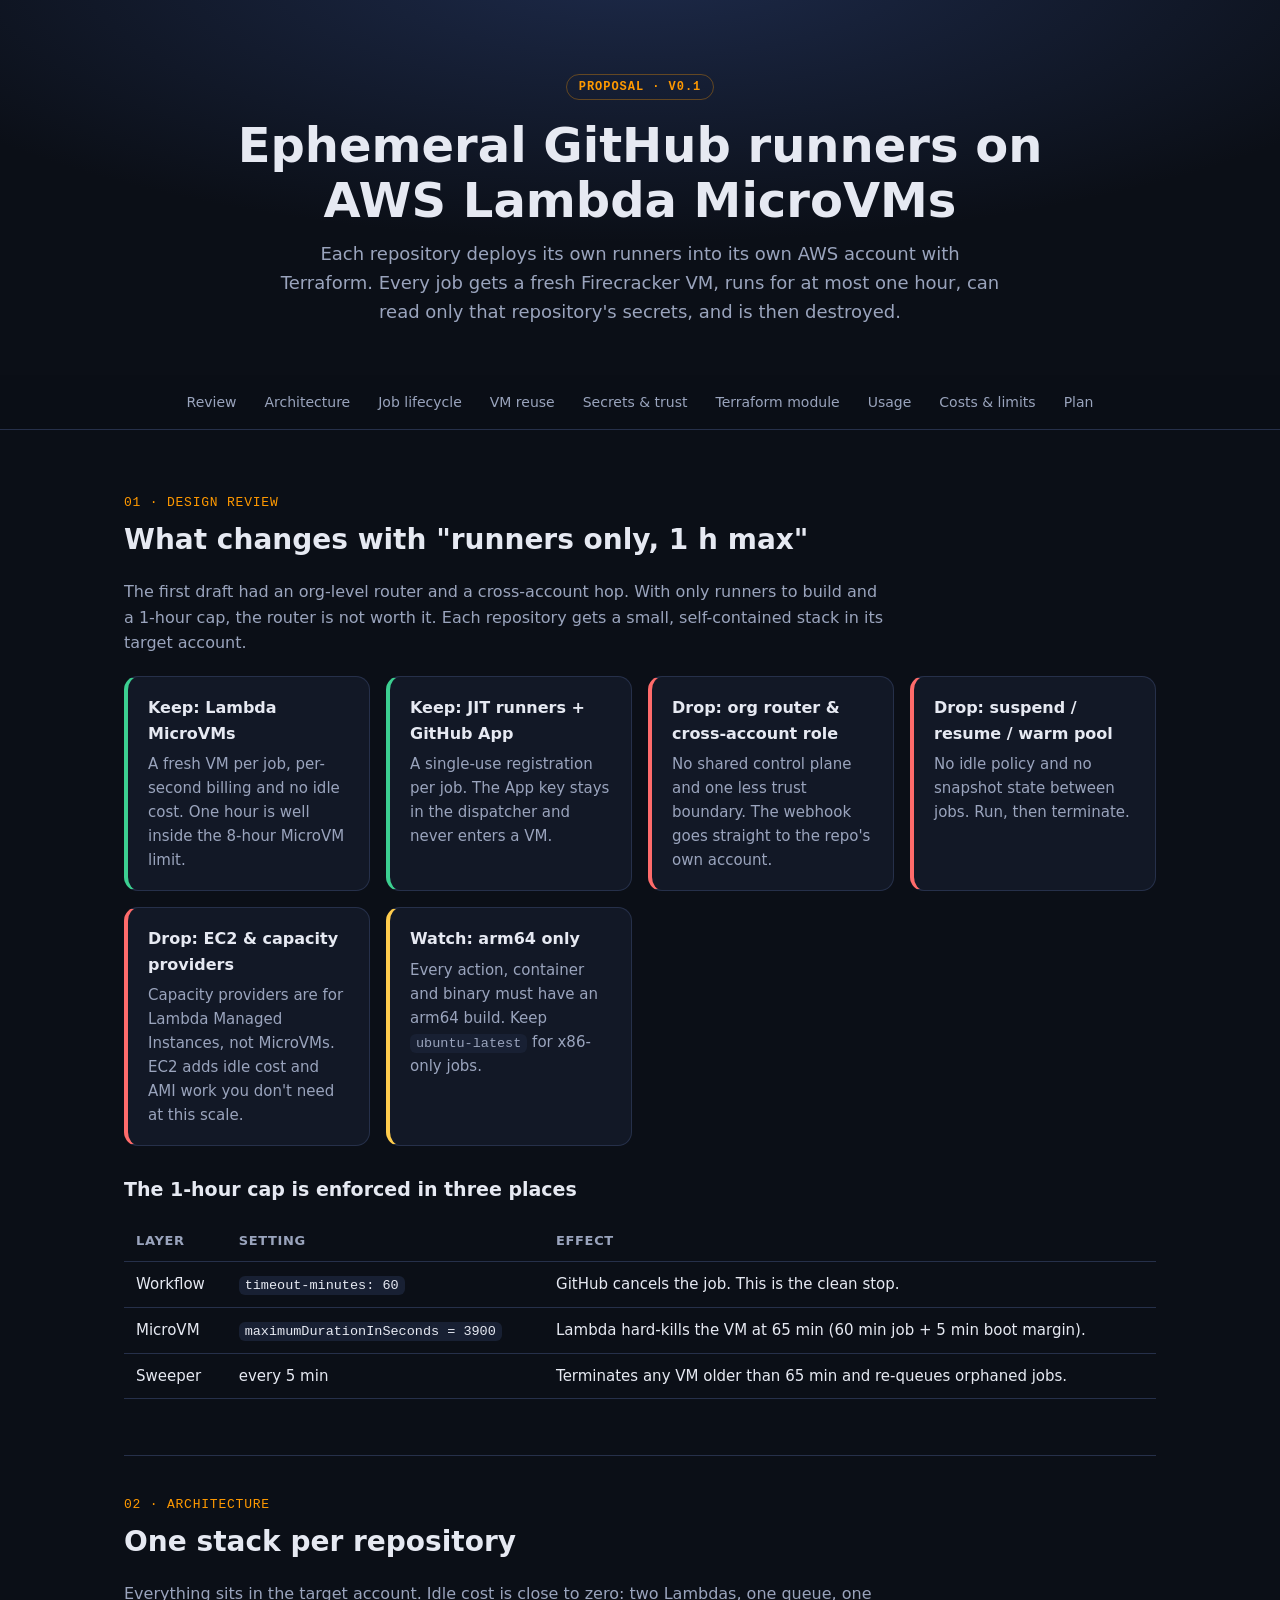
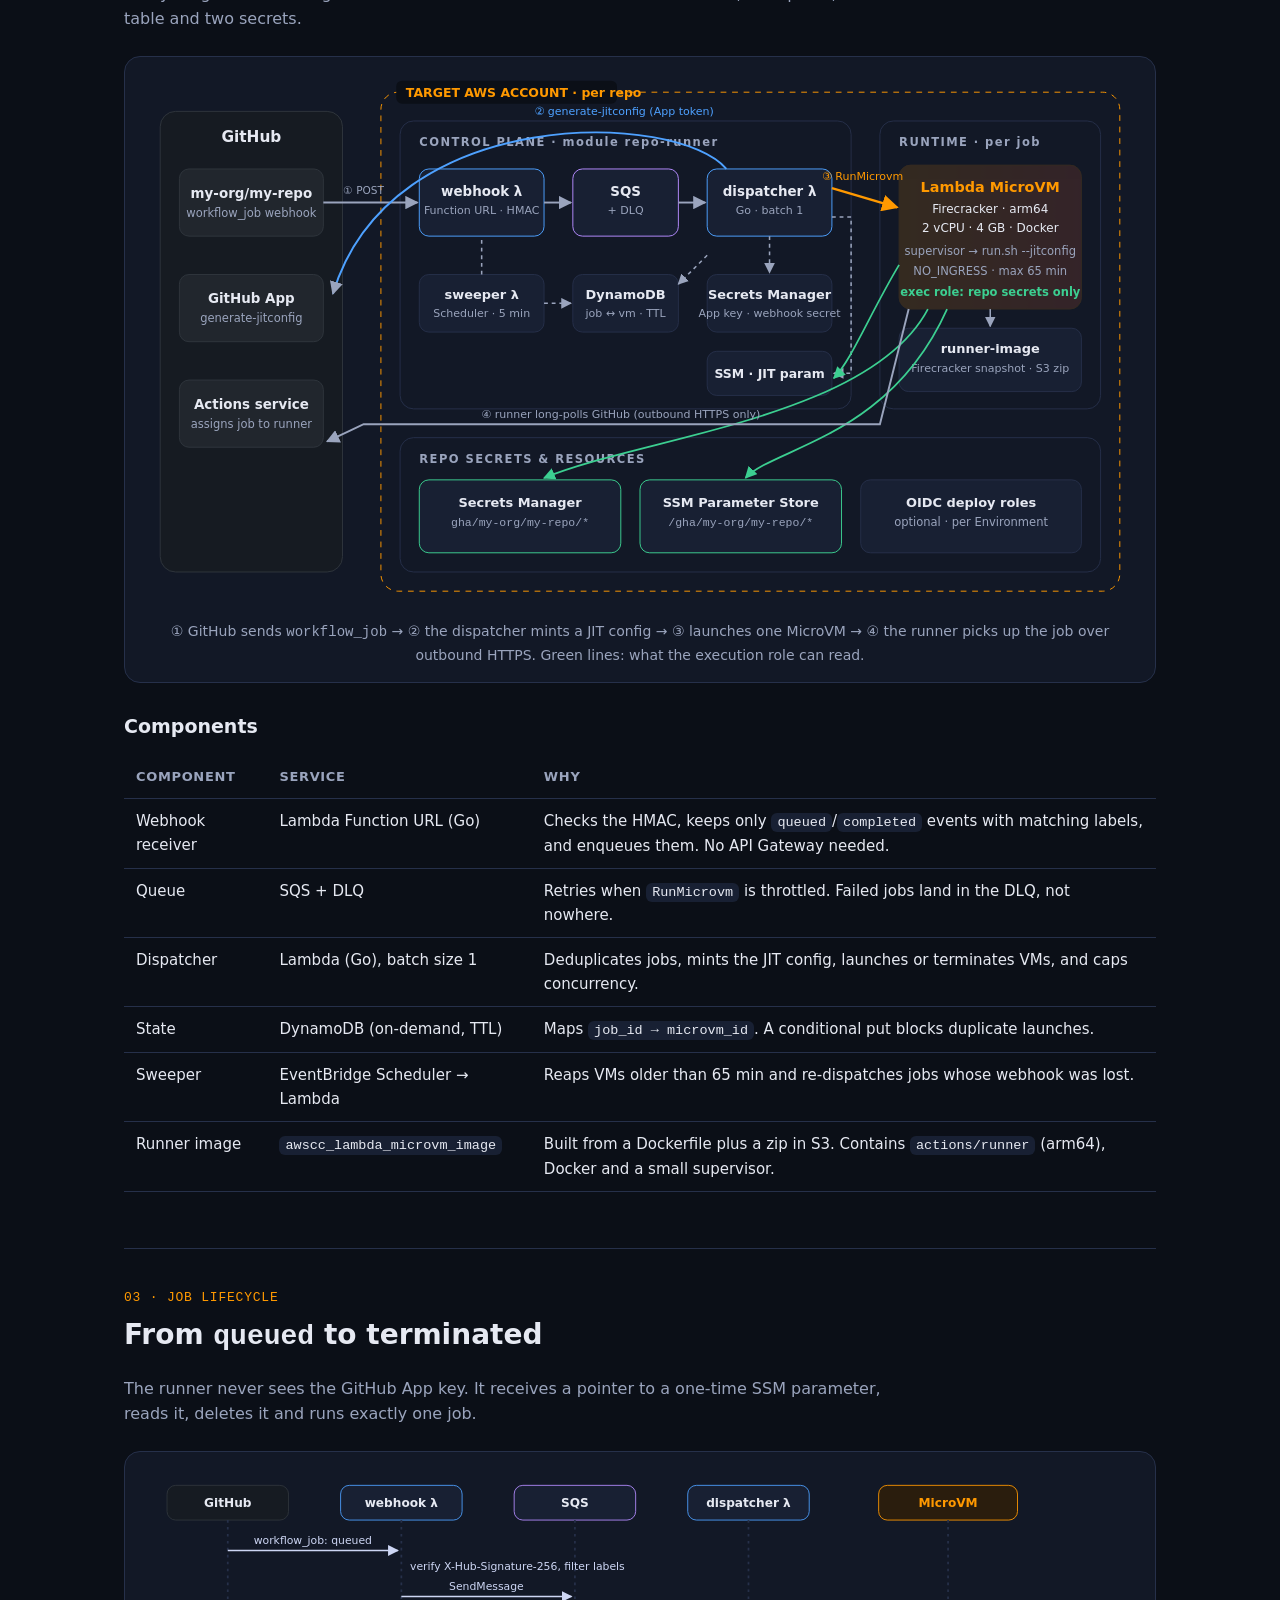
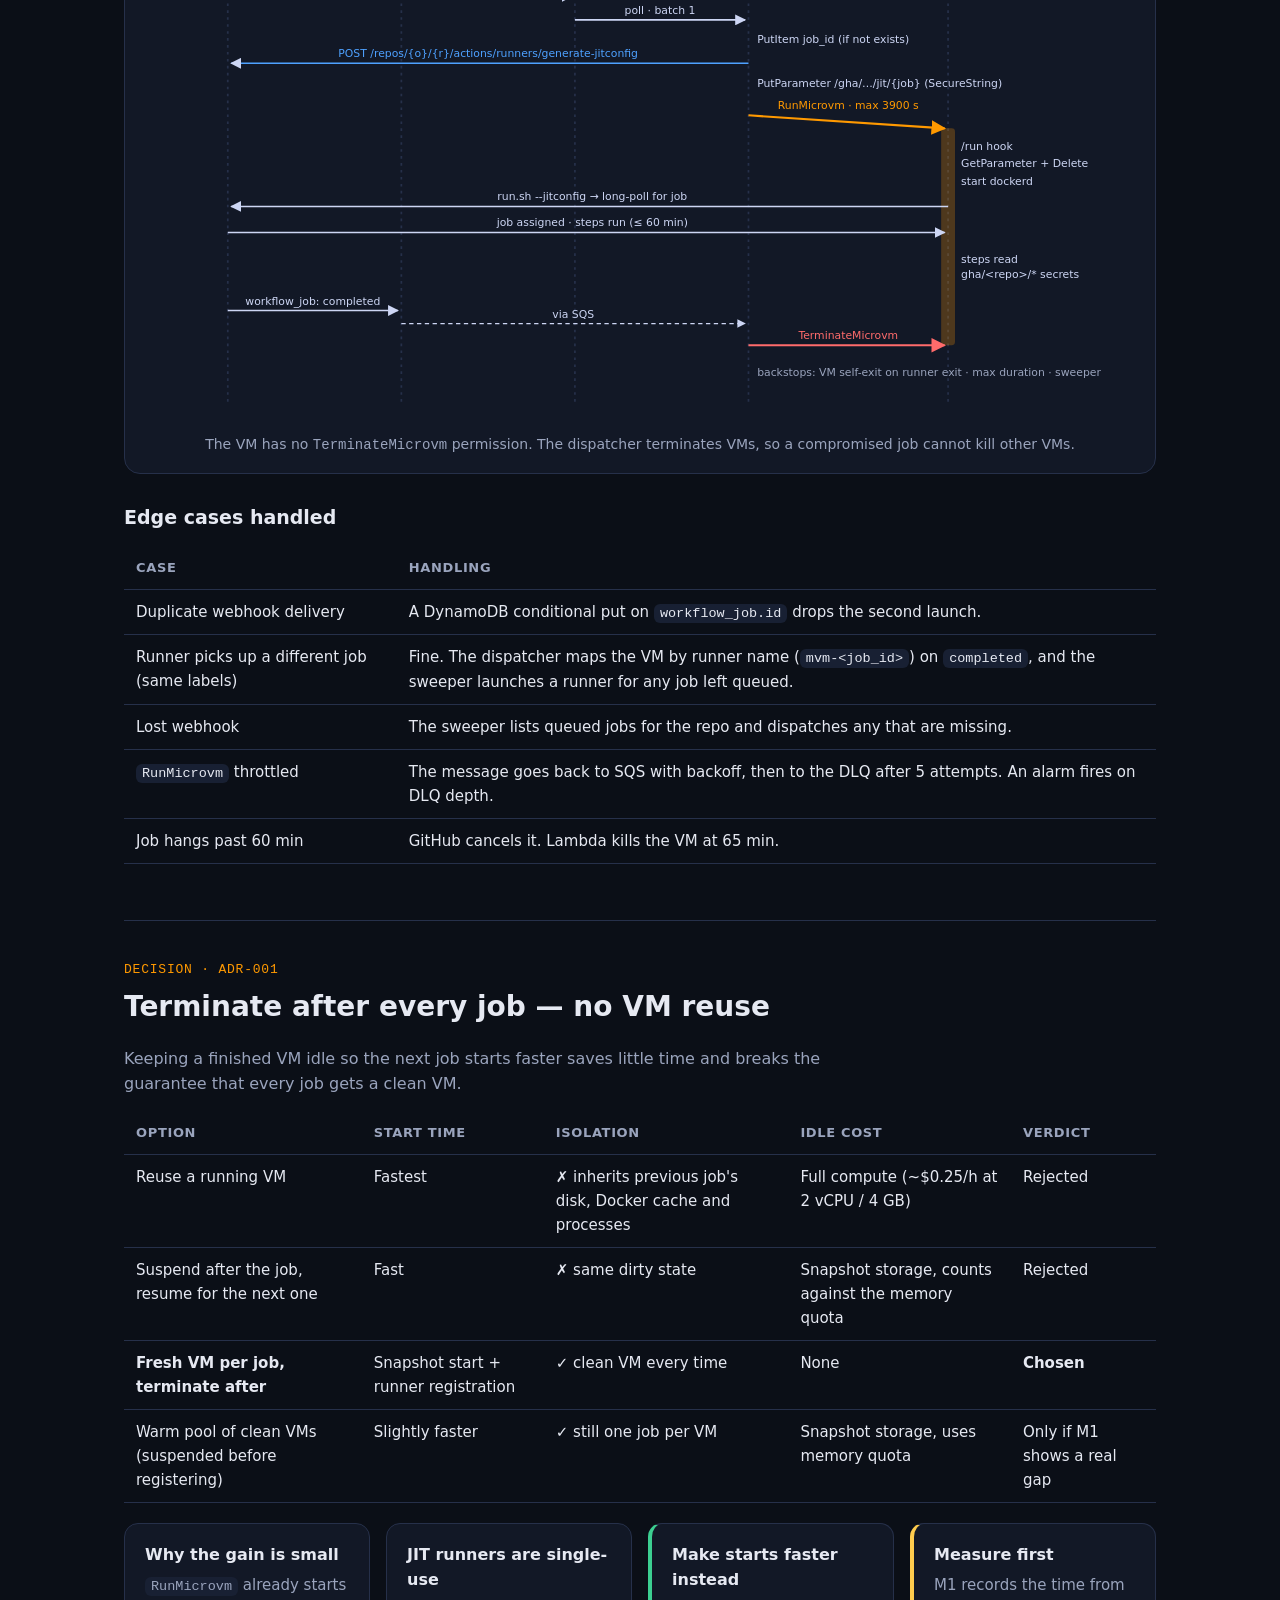
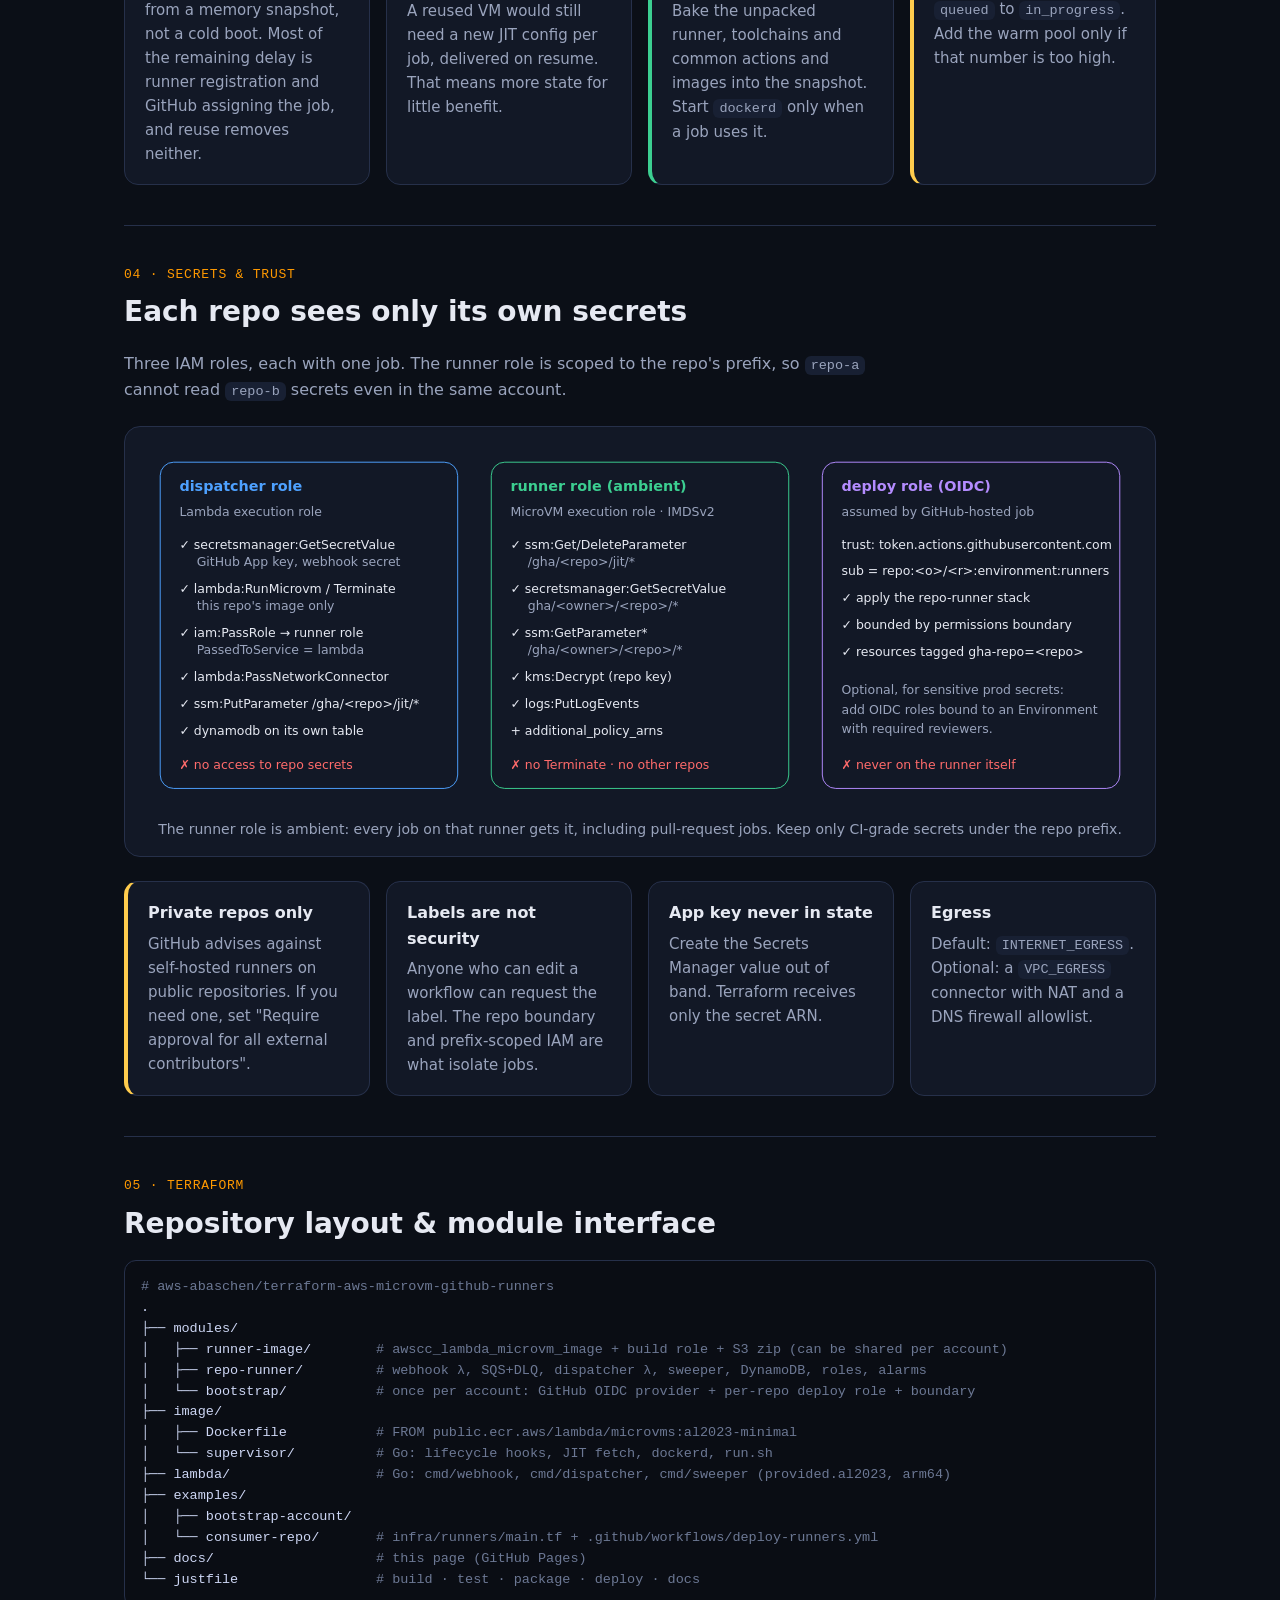
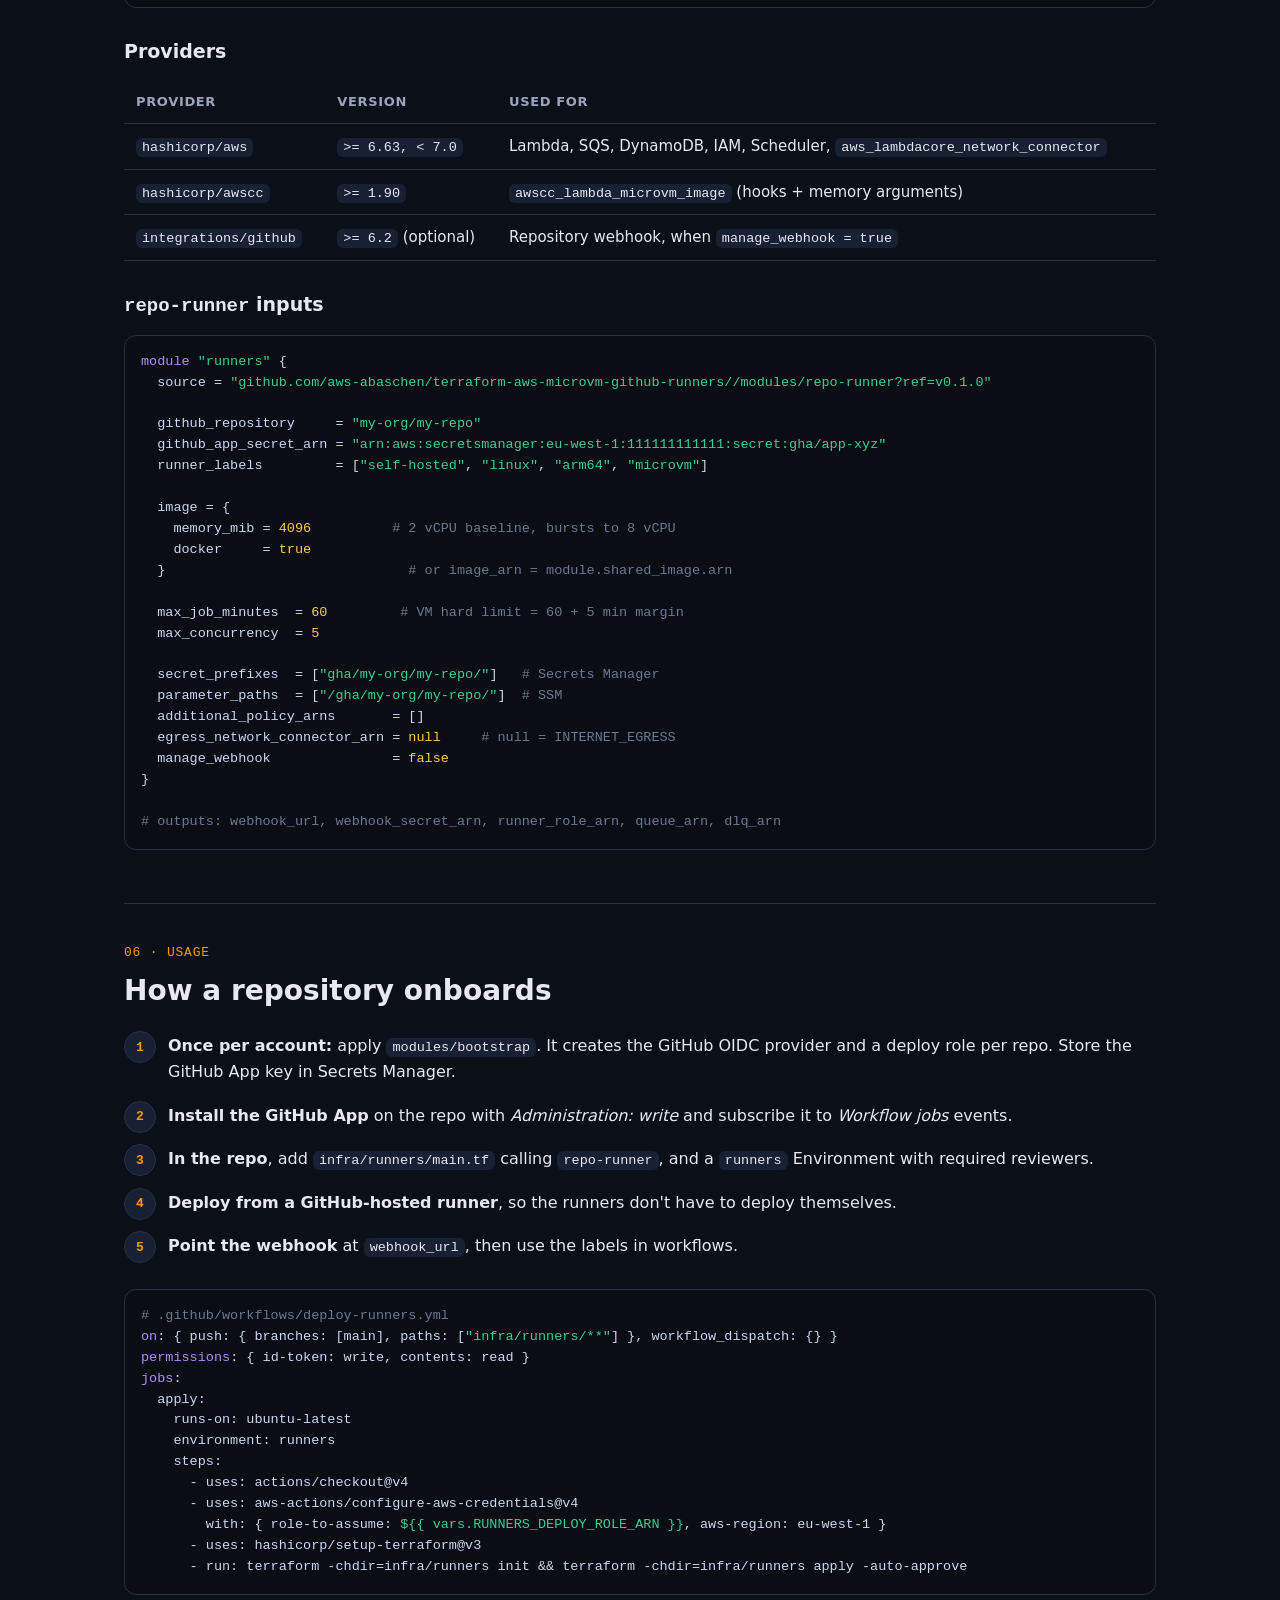
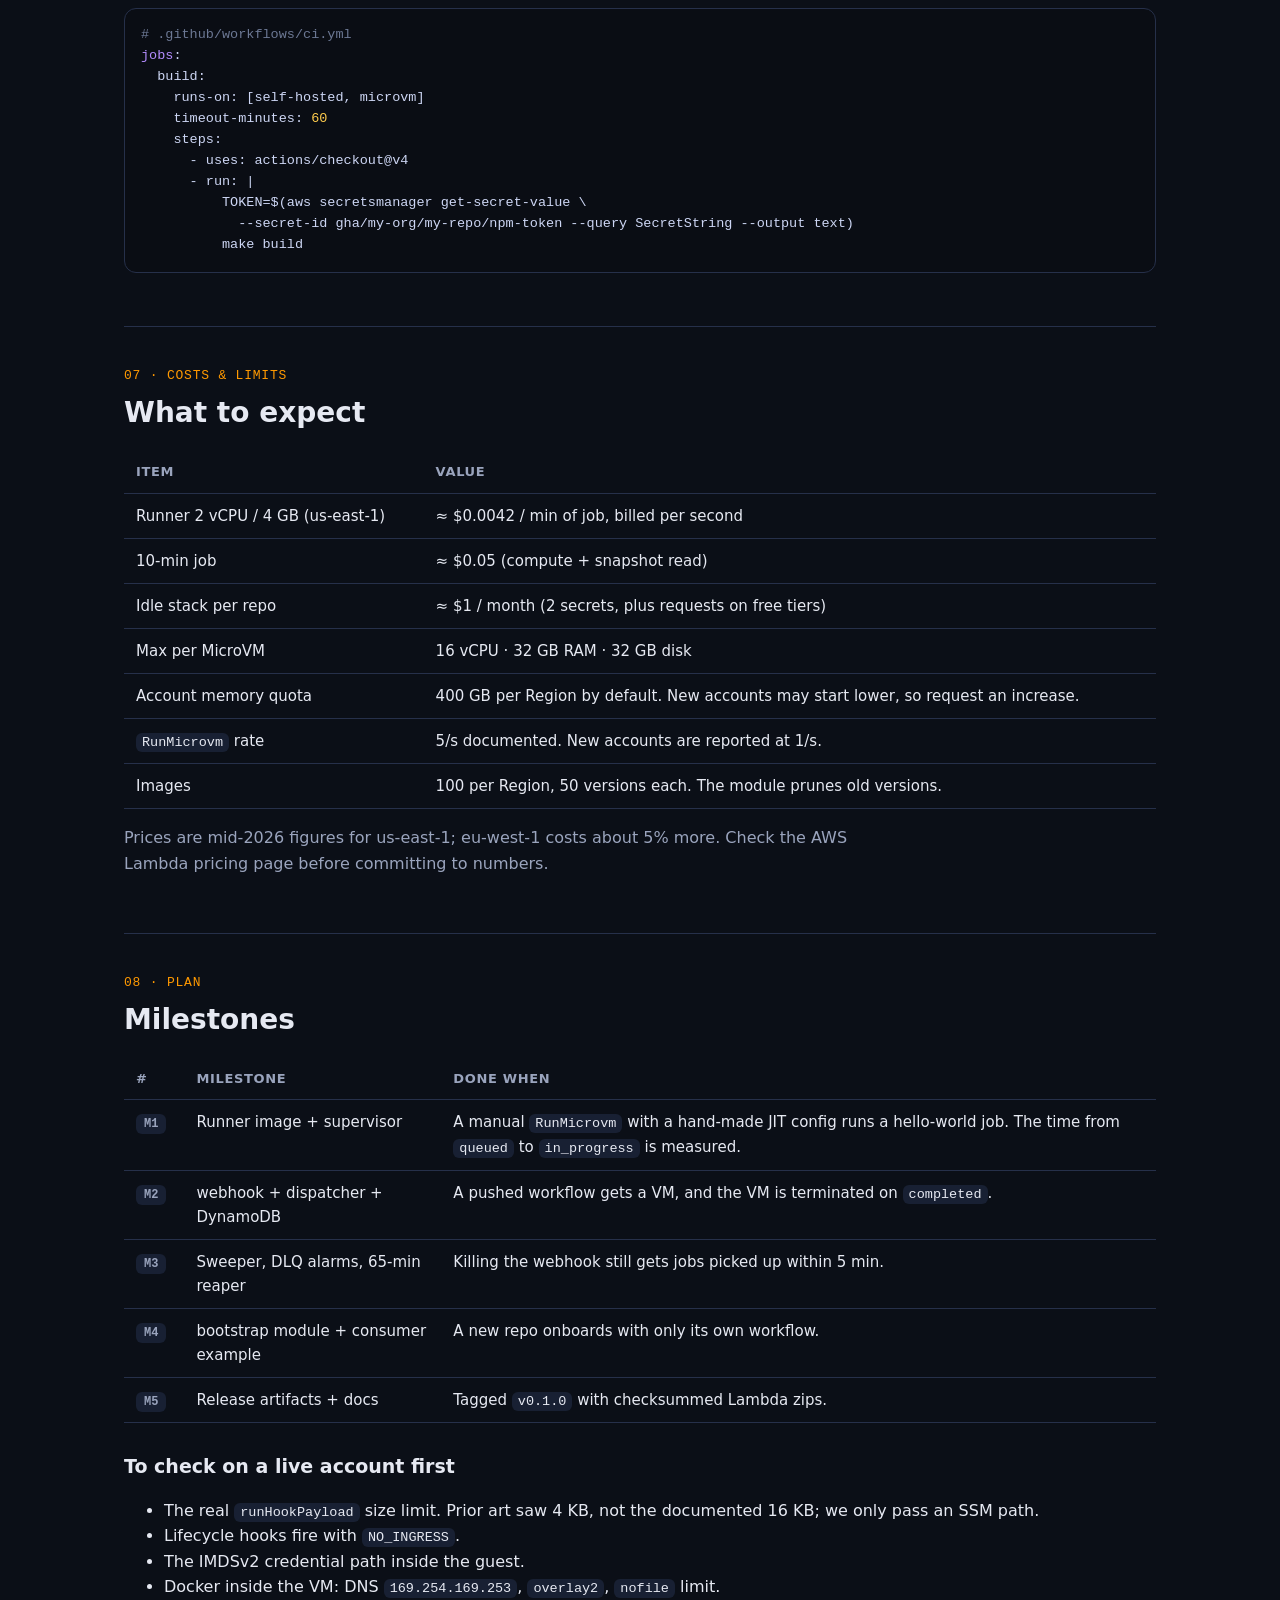
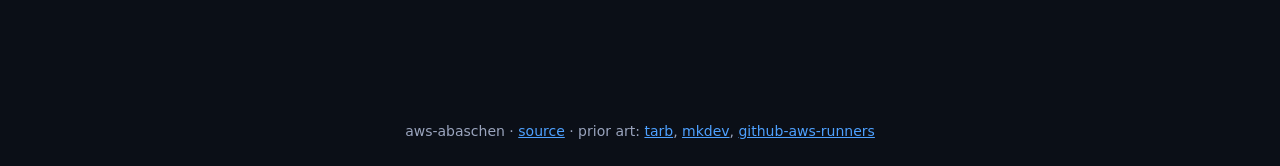
==== commit 7dd2dc20: "docs: add ADR-001 terminate MicroVM after every job Co-Authored-By: Claude Opus 5.5 <noreply@anthrop" ====
--- a/docs/index.html
+++ b/docs/index.html
@@ -64,6 +64,7 @@
   <li><a href="#review">Review</a></li>
   <li><a href="#architecture">Architecture</a></li>
   <li><a href="#lifecycle">Job lifecycle</a></li>
+  <li><a href="#reuse">VM reuse</a></li>
   <li><a href="#secrets">Secrets &amp; trust</a></li>
   <li><a href="#module">Terraform module</a></li>
   <li><a href="#usage">Usage</a></li>
@@ -294,6 +295,27 @@
   </table>
 </section>
 
+<!-- ============================== REUSE ============================== -->
+<section id="reuse">
+  <h2><small>Decision · ADR-001</small>Terminate after every job — no VM reuse</h2>
+  <p class="lead">Keeping a finished VM idle so the next job starts faster saves little time and breaks the guarantee that every job gets a clean VM.</p>
+
+  <table>
+    <tr><th>Option</th><th>Start time</th><th>Isolation</th><th>Idle cost</th><th>Verdict</th></tr>
+    <tr><td>Reuse a running VM</td><td>Fastest</td><td>✗ inherits previous job's disk, Docker cache and processes</td><td>Full compute (~$0.25/h at 2 vCPU / 4 GB)</td><td>Rejected</td></tr>
+    <tr><td>Suspend after the job, resume for the next one</td><td>Fast</td><td>✗ same dirty state</td><td>Snapshot storage, counts against the memory quota</td><td>Rejected</td></tr>
+    <tr><td><strong>Fresh VM per job, terminate after</strong></td><td>Snapshot start + runner registration</td><td>✓ clean VM every time</td><td>None</td><td><strong>Chosen</strong></td></tr>
+    <tr><td>Warm pool of clean VMs (suspended before registering)</td><td>Slightly faster</td><td>✓ still one job per VM</td><td>Snapshot storage, uses memory quota</td><td>Only if M1 shows a real gap</td></tr>
+  </table>
+
+  <div class="grid">
+    <div class="card"><h4>Why the gain is small</h4><p><code>RunMicrovm</code> already starts from a memory snapshot, not a cold boot. Most of the remaining delay is runner registration and GitHub assigning the job, and reuse removes neither.</p></div>
+    <div class="card"><h4>JIT runners are single-use</h4><p>A reused VM would still need a new JIT config per job, delivered on resume. That means more state for little benefit.</p></div>
+    <div class="card ok"><h4>Make starts faster instead</h4><p>Bake the unpacked runner, toolchains and common actions and images into the snapshot. Start <code>dockerd</code> only when a job uses it.</p></div>
+    <div class="card warn"><h4>Measure first</h4><p>M1 records the time from <code>queued</code> to <code>in_progress</code>. Add the warm pool only if that number is too high.</p></div>
+  </div>
+</section>
+
 <!-- ============================== SECRETS ============================== -->
 <section id="secrets">
   <h2><small>04 · Secrets &amp; trust</small>Each repo sees only its own secrets</h2>
@@ -465,7 +487,7 @@
   <h2><small>08 · Plan</small>Milestones</h2>
   <table>
     <tr><th>#</th><th>Milestone</th><th>Done when</th></tr>
-    <tr><td><span class="pill">M1</span></td><td>Runner image + supervisor</td><td>A manual <code>RunMicrovm</code> with a hand-made JIT config runs a hello-world job.</td></tr>
+    <tr><td><span class="pill">M1</span></td><td>Runner image + supervisor</td><td>A manual <code>RunMicrovm</code> with a hand-made JIT config runs a hello-world job. The time from <code>queued</code> to <code>in_progress</code> is measured.</td></tr>
     <tr><td><span class="pill">M2</span></td><td>webhook + dispatcher + DynamoDB</td><td>A pushed workflow gets a VM, and the VM is terminated on <code>completed</code>.</td></tr>
     <tr><td><span class="pill">M3</span></td><td>Sweeper, DLQ alarms, 65-min reaper</td><td>Killing the webhook still gets jobs picked up within 5 min.</td></tr>
     <tr><td><span class="pill">M4</span></td><td>bootstrap module + consumer example</td><td>A new repo onboards with only its own workflow.</td></tr>
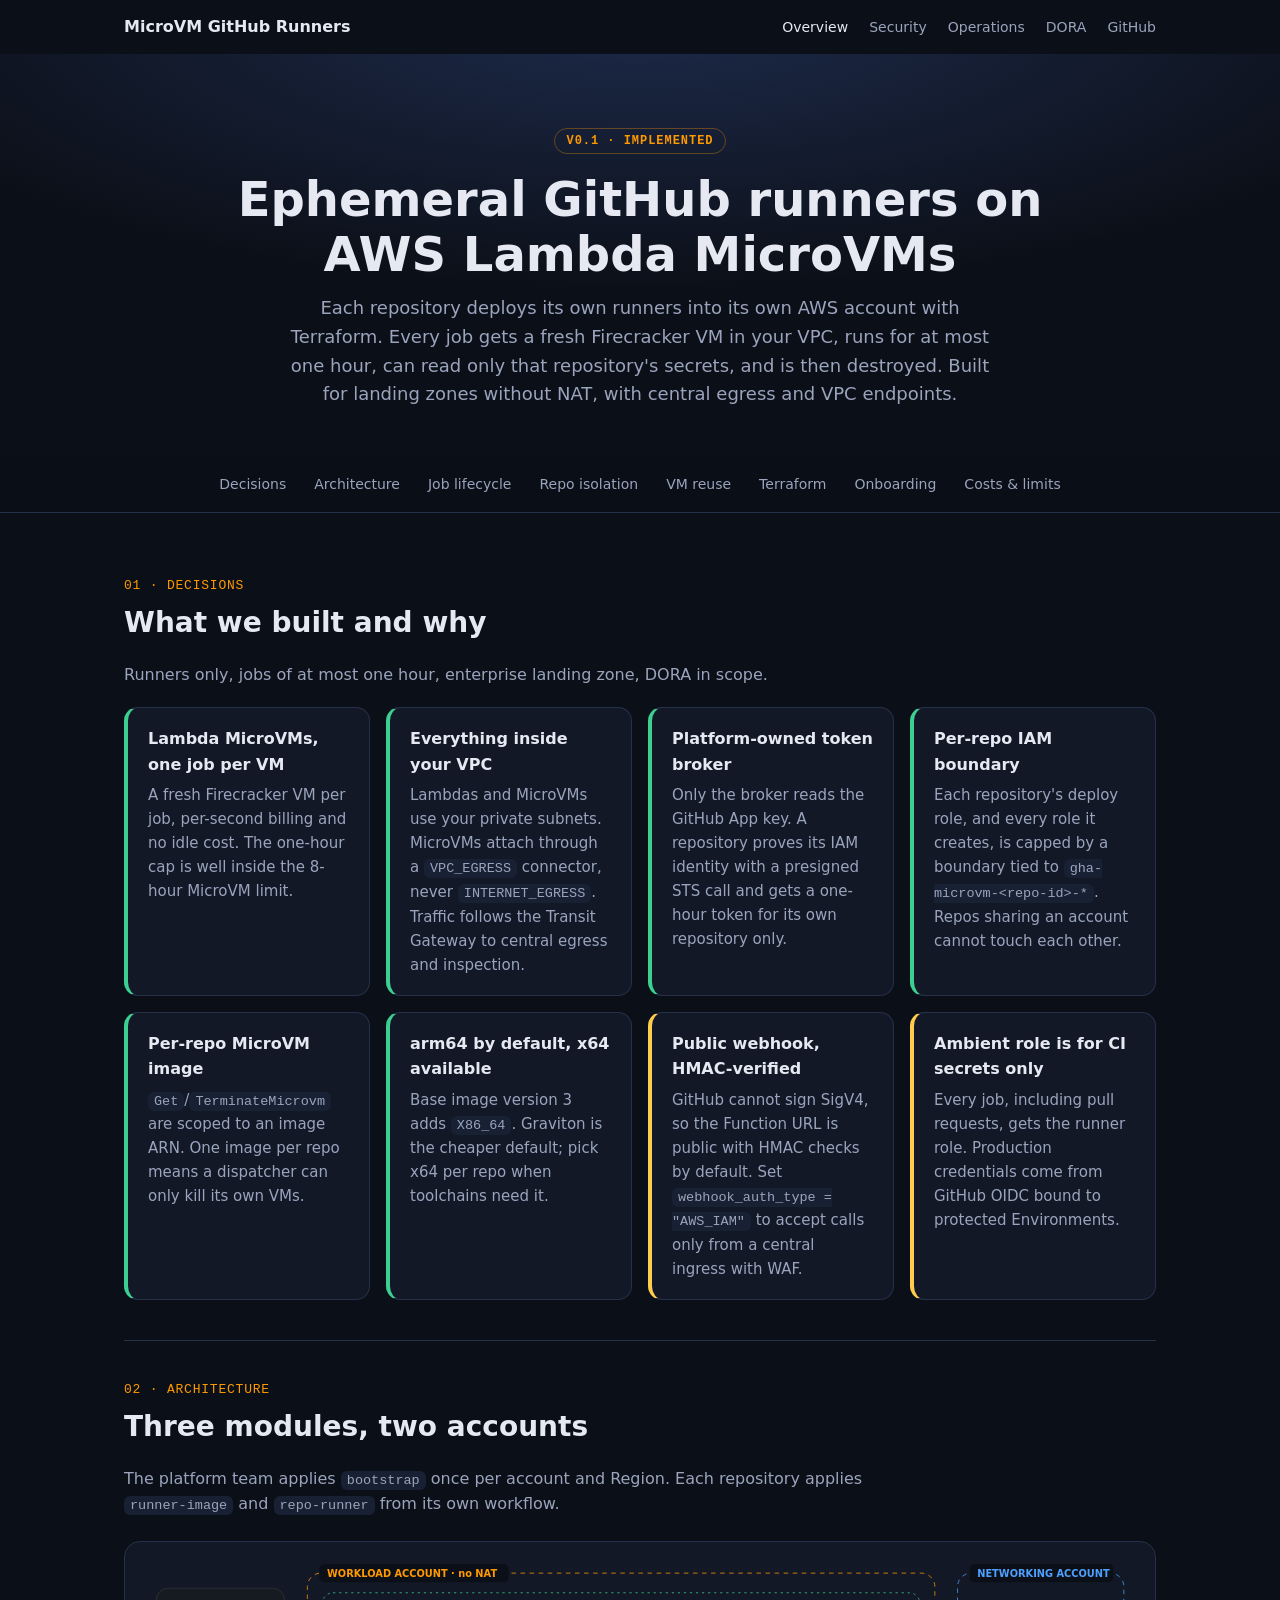
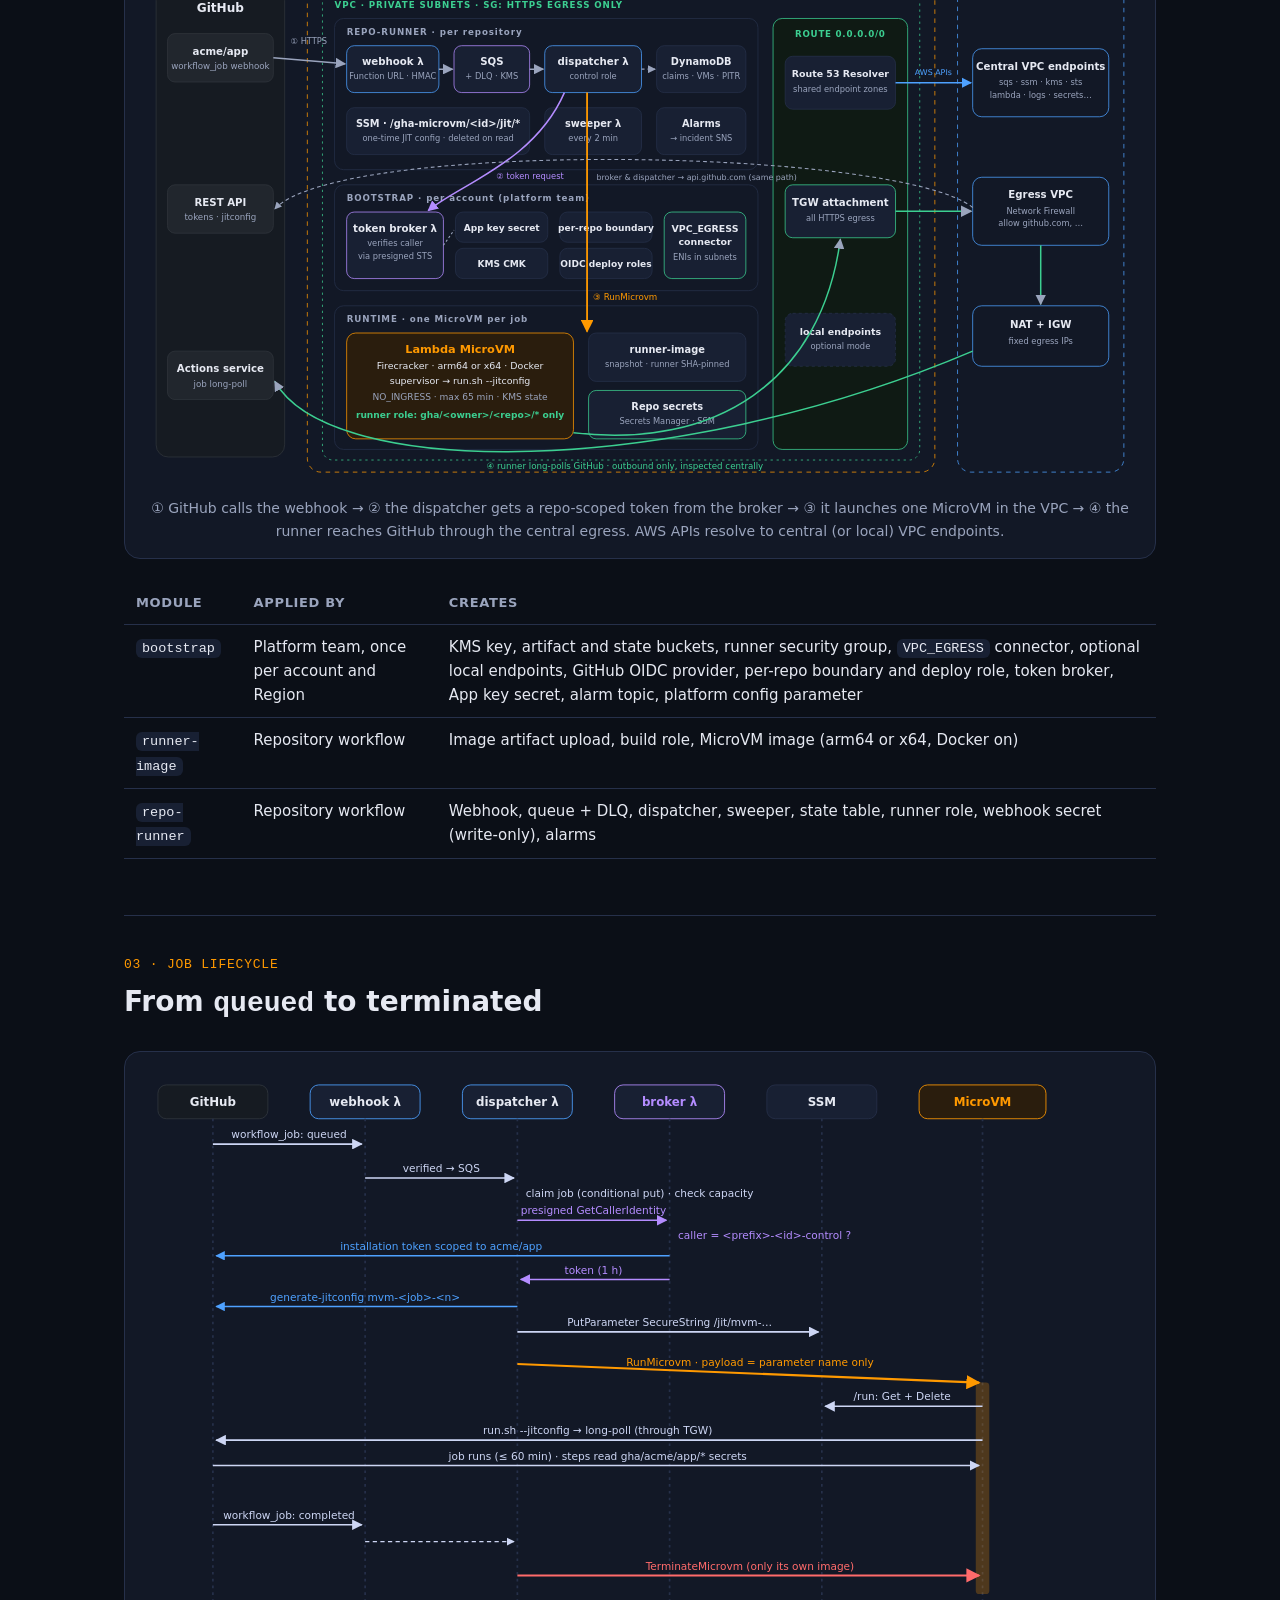
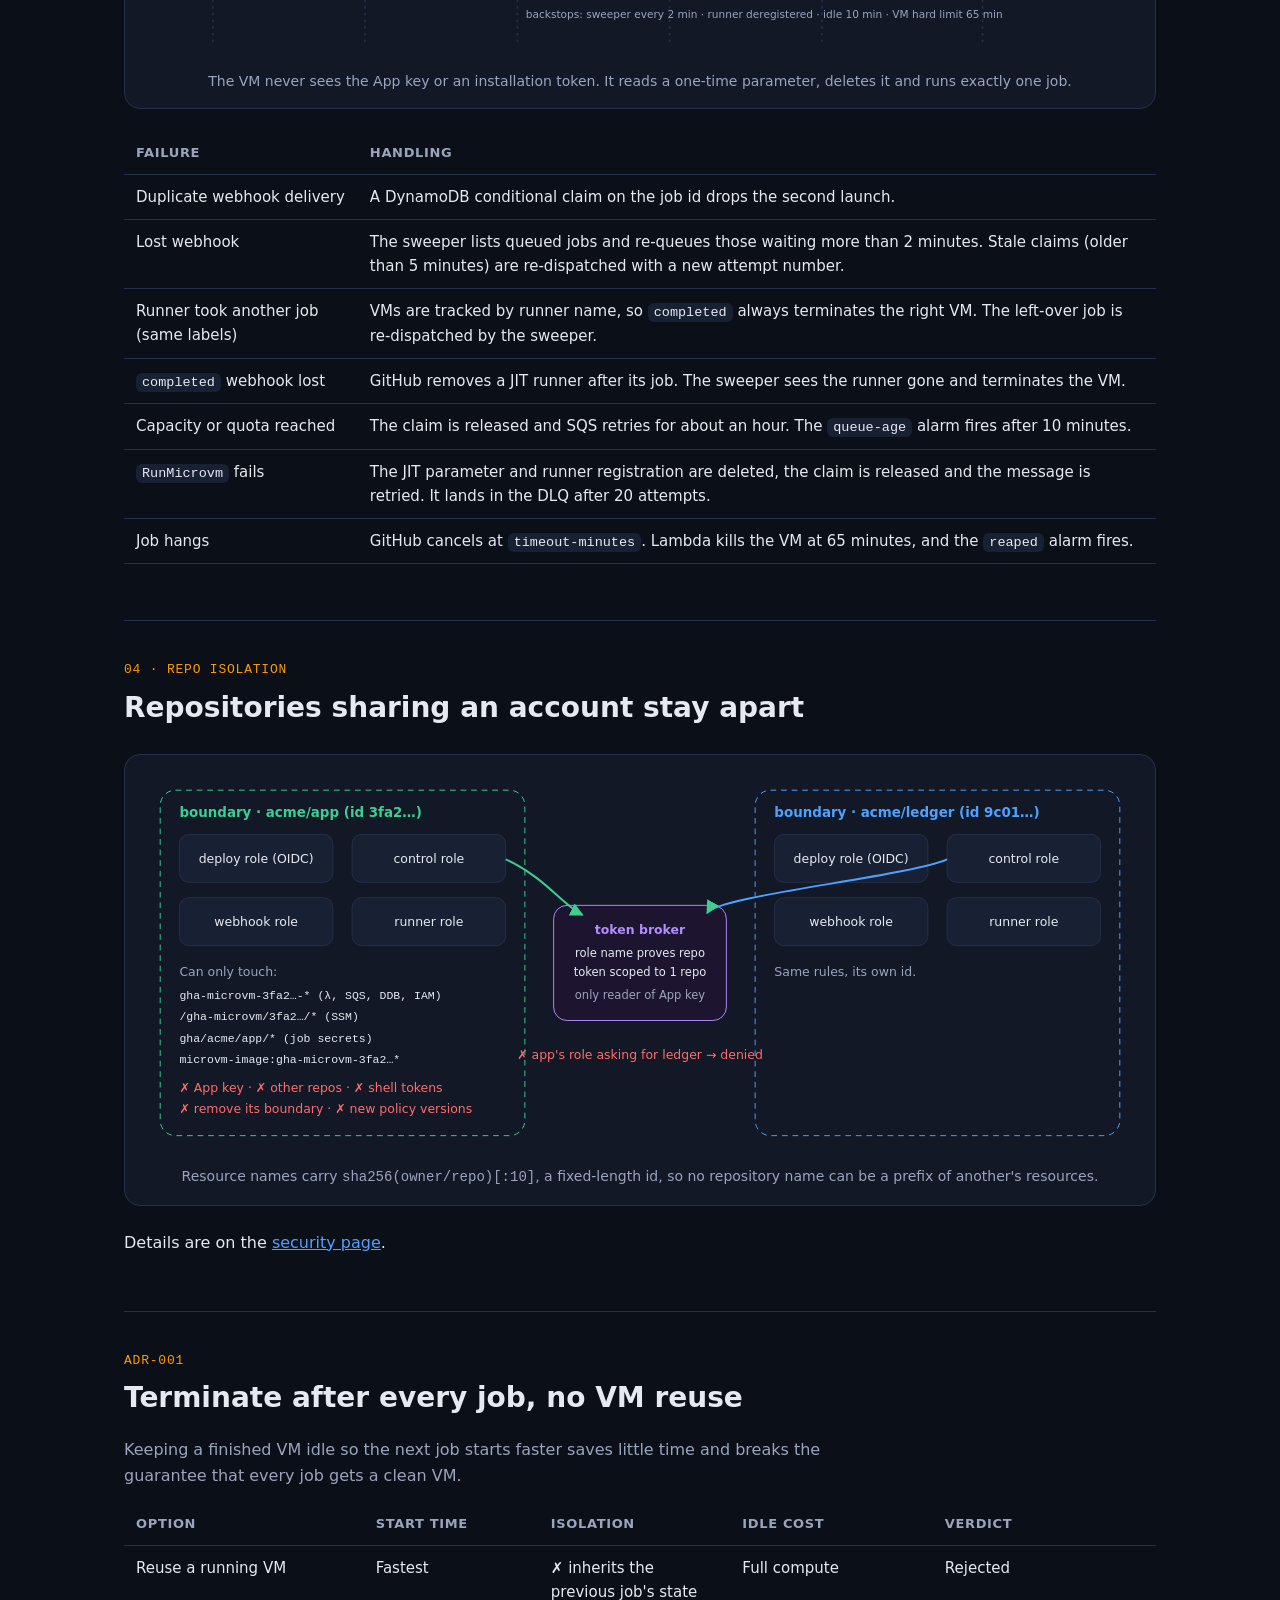
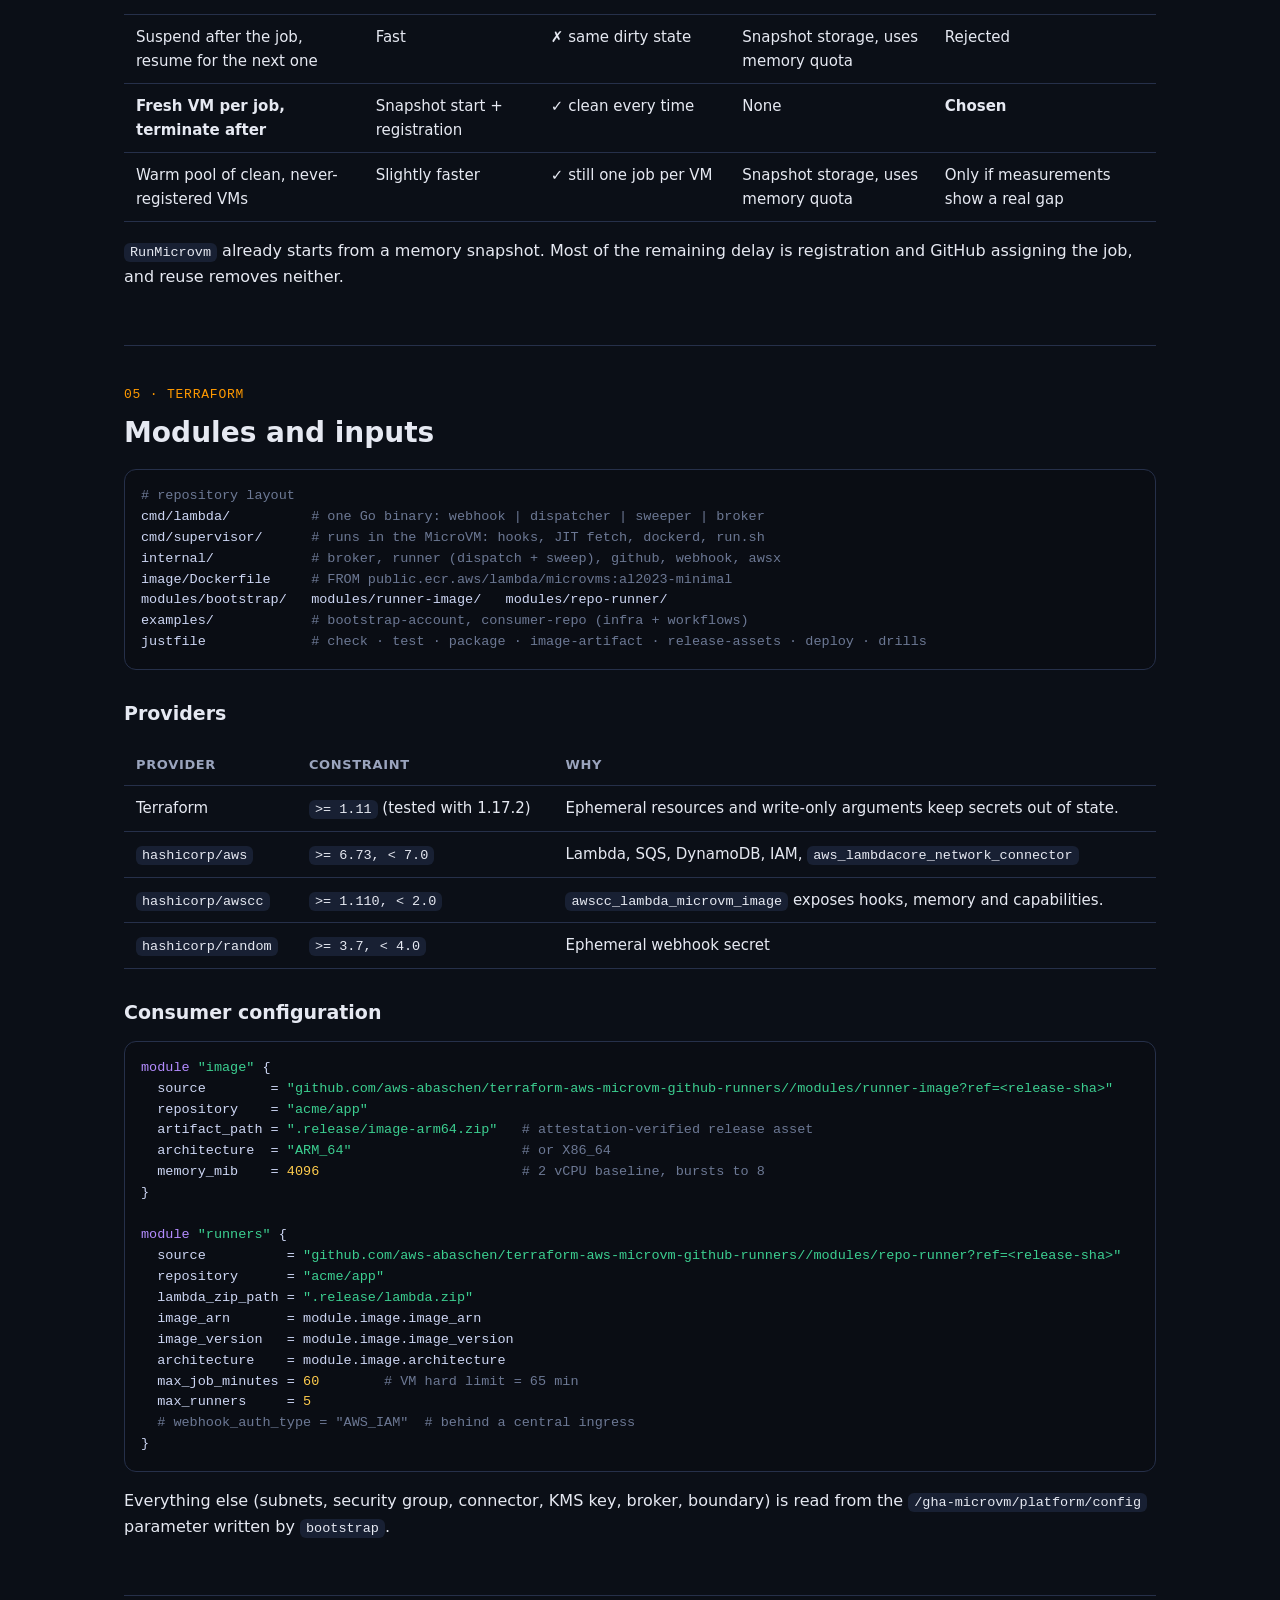
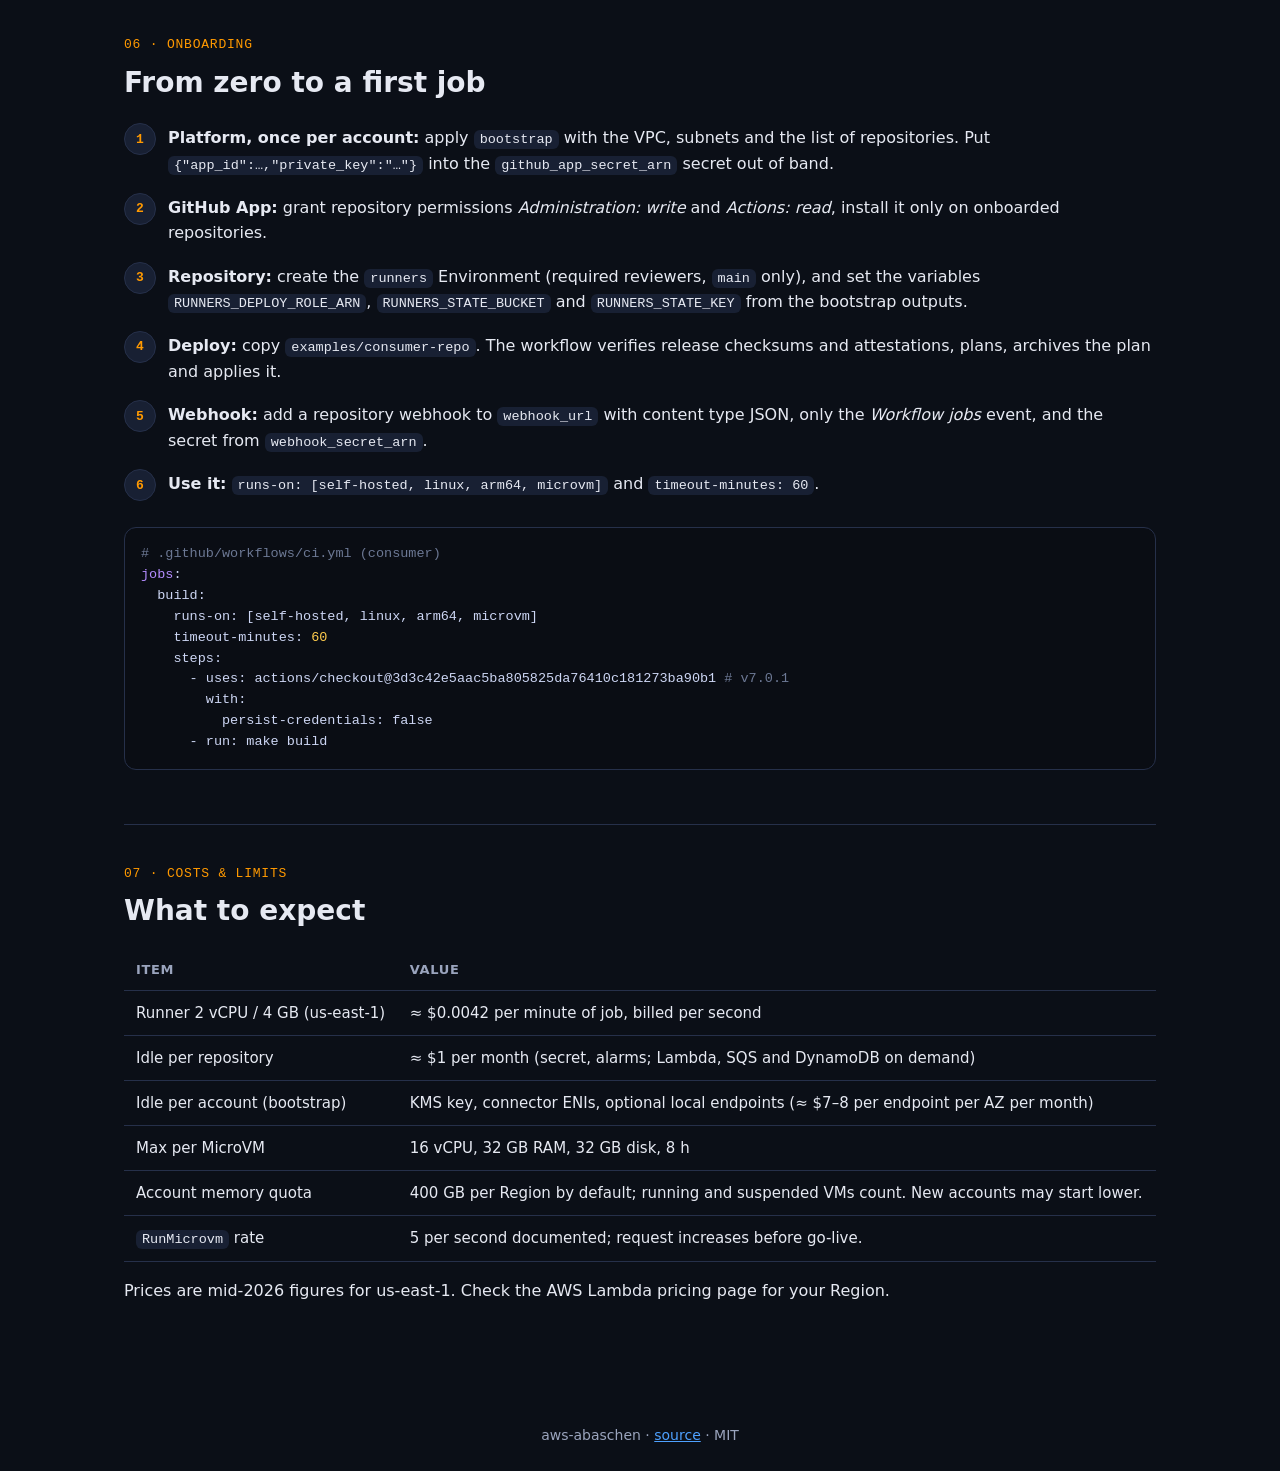
==== commit 98b2b433: "docs: document implementation, security, operations and DORA mapping New diagrams for the VPC archit" ====
--- a/docs/index.html
+++ b/docs/index.html
@@ -3,467 +3,410 @@
 <head>
 <meta charset="utf-8">
 <meta name="viewport" content="width=device-width, initial-scale=1">
-<title>MicroVM GitHub Runners · Proposal</title>
-<meta name="description" content="Per-repository ephemeral GitHub Actions runners on AWS Lambda MicroVMs, deployed with Terraform.">
-<style>
-  :root{
-    --bg:#0b0f17; --panel:#121826; --panel2:#182033; --line:#26304a;
-    --text:#e6e9f2; --muted:#9aa4bd; --accent:#ff9900; --accent2:#4ea1ff;
-    --ok:#3ccf91; --warn:#ffcc4d; --bad:#ff6b6b; --purple:#b48cff;
-    --mono: ui-monospace, SFMono-Regular, Menlo, Consolas, monospace;
-  }
-  *{box-sizing:border-box}
-  html{scroll-behavior:smooth}
-  body{margin:0;background:var(--bg);color:var(--text);font:16px/1.6 system-ui,-apple-system,Segoe UI,Roboto,sans-serif}
-  a{color:var(--accent2)}
-  header{padding:72px 24px 48px;text-align:center;background:radial-gradient(1200px 400px at 50% -10%,#1d2a4a 0,transparent 70%)}
-  header .tag{display:inline-block;font:600 12px/1 var(--mono);letter-spacing:.08em;text-transform:uppercase;color:var(--accent);border:1px solid #ff990055;border-radius:999px;padding:6px 12px;margin-bottom:18px}
-  h1{font-size:clamp(28px,5vw,48px);margin:0 0 12px;line-height:1.15}
-  header p{max-width:720px;margin:0 auto;color:var(--muted);font-size:18px}
-  nav{position:sticky;top:0;z-index:5;background:#0b0f17e6;backdrop-filter:blur(8px);border-bottom:1px solid var(--line)}
-  nav ul{display:flex;gap:4px;flex-wrap:wrap;justify-content:center;list-style:none;margin:0;padding:10px}
-  nav a{display:block;padding:6px 12px;border-radius:8px;color:var(--muted);text-decoration:none;font-size:14px}
-  nav a:hover{background:var(--panel);color:var(--text)}
-  main{max-width:1080px;margin:0 auto;padding:24px}
-  section{padding:40px 0;border-bottom:1px solid var(--line)}
-  section:last-child{border-bottom:0}
-  h2{font-size:28px;margin:0 0 8px}
-  h2 small{display:block;font:500 13px/1.4 var(--mono);color:var(--accent);letter-spacing:.06em;text-transform:uppercase;margin-bottom:6px}
-  h3{margin:28px 0 8px;font-size:19px}
-  .lead{color:var(--muted);max-width:760px}
-  .grid{display:grid;gap:16px;grid-template-columns:repeat(auto-fit,minmax(240px,1fr));margin-top:20px}
-  .card{background:var(--panel);border:1px solid var(--line);border-radius:14px;padding:18px 20px}
-  .card h4{margin:0 0 6px;font-size:16px}
-  .card p{margin:0;color:var(--muted);font-size:15px}
-  .card.ok{border-left:4px solid var(--ok)} .card.warn{border-left:4px solid var(--warn)} .card.bad{border-left:4px solid var(--bad)}
-  figure{margin:24px 0;background:var(--panel);border:1px solid var(--line);border-radius:16px;padding:16px;overflow-x:auto}
-  figure svg{display:block;width:100%;height:auto;min-width:720px}
-  figcaption{color:var(--muted);font-size:14px;margin-top:10px;text-align:center}
-  table{width:100%;border-collapse:collapse;margin:16px 0;font-size:15px}
-  th,td{text-align:left;padding:10px 12px;border-bottom:1px solid var(--line);vertical-align:top}
-  th{color:var(--muted);font-weight:600;font-size:13px;text-transform:uppercase;letter-spacing:.05em}
-  td code,p code,li code{font-family:var(--mono);font-size:13.5px;background:var(--panel2);padding:2px 6px;border-radius:6px}
-  pre{background:#0a0d14;border:1px solid var(--line);border-radius:12px;padding:16px;overflow-x:auto;font:13.5px/1.55 var(--mono);color:#cdd6f4}
-  .k{color:var(--purple)} .s{color:var(--ok)} .c{color:#6c7894} .n{color:var(--warn)}
-  .pill{display:inline-block;font:600 12px/1 var(--mono);padding:4px 8px;border-radius:6px;background:var(--panel2);color:var(--muted);margin-right:6px}
-  ol.steps{counter-reset:s;list-style:none;padding:0}
-  ol.steps li{counter-increment:s;position:relative;padding:4px 0 14px 44px}
-  ol.steps li::before{content:counter(s);position:absolute;left:0;top:2px;width:30px;height:30px;border-radius:50%;background:var(--panel2);border:1px solid var(--line);display:grid;place-items:center;font:600 13px var(--mono);color:var(--accent)}
-  footer{text-align:center;color:var(--muted);font-size:14px;padding:40px 24px}
-</style>
+<title>MicroVM GitHub Runners</title>
+<meta name="description" content="Per-repository ephemeral GitHub Actions runners on AWS Lambda MicroVMs, deployed with Terraform, built for regulated landing zones.">
+<link rel="stylesheet" href="style.css">
 </head>
 <body>
 
+<div class="topbar">
+  <a class="brand" href="index.html">MicroVM GitHub Runners</a>
+  <div class="links">
+    <a class="active" href="index.html">Overview</a>
+    <a href="security.html">Security</a>
+    <a href="operations.html">Operations</a>
+    <a href="dora.html">DORA</a>
+    <a href="https://github.com/aws-abaschen/terraform-aws-microvm-github-runners">GitHub</a>
+  </div>
+</div>
+
 <header>
-  <span class="tag">Proposal · v0.1</span>
+  <span class="tag">v0.1 · implemented</span>
   <h1>Ephemeral GitHub runners on<br>AWS Lambda MicroVMs</h1>
-  <p>Each repository deploys its own runners into its own AWS account with Terraform. Every job gets a fresh Firecracker VM, runs for at most one hour, can read only that repository's secrets, and is then destroyed.</p>
+  <p>Each repository deploys its own runners into its own AWS account with Terraform. Every job gets a fresh Firecracker VM in your VPC, runs for at most one hour, can read only that repository's secrets, and is then destroyed. Built for landing zones without NAT, with central egress and VPC endpoints.</p>
 </header>
 
 <nav><ul>
-  <li><a href="#review">Review</a></li>
+  <li><a href="#decisions">Decisions</a></li>
   <li><a href="#architecture">Architecture</a></li>
   <li><a href="#lifecycle">Job lifecycle</a></li>
+  <li><a href="#isolation">Repo isolation</a></li>
   <li><a href="#reuse">VM reuse</a></li>
-  <li><a href="#secrets">Secrets &amp; trust</a></li>
-  <li><a href="#module">Terraform module</a></li>
-  <li><a href="#usage">Usage</a></li>
+  <li><a href="#modules">Terraform</a></li>
+  <li><a href="#onboarding">Onboarding</a></li>
   <li><a href="#costs">Costs &amp; limits</a></li>
-  <li><a href="#plan">Plan</a></li>
 </ul></nav>
 
 <main>
 
-<!-- ============================== REVIEW ============================== -->
-<section id="review">
-  <h2><small>01 · Design review</small>What changes with "runners only, 1&nbsp;h max"</h2>
-  <p class="lead">The first draft had an org-level router and a cross-account hop. With only runners to build and a 1-hour cap, the router is not worth it. Each repository gets a small, self-contained stack in its target account.</p>
-
+<!-- ============================== DECISIONS ============================== -->
+<section id="decisions">
+  <h2><small>01 · Decisions</small>What we built and why</h2>
+  <p class="lead">Runners only, jobs of at most one hour, enterprise landing zone, DORA in scope.</p>
   <div class="grid">
-    <div class="card ok"><h4>Keep: Lambda MicroVMs</h4><p>A fresh VM per job, per-second billing and no idle cost. One hour is well inside the 8-hour MicroVM limit.</p></div>
-    <div class="card ok"><h4>Keep: JIT runners + GitHub App</h4><p>A single-use registration per job. The App key stays in the dispatcher and never enters a VM.</p></div>
-    <div class="card bad"><h4>Drop: org router &amp; cross-account role</h4><p>No shared control plane and one less trust boundary. The webhook goes straight to the repo's own account.</p></div>
-    <div class="card bad"><h4>Drop: suspend / resume / warm pool</h4><p>No idle policy and no snapshot state between jobs. Run, then terminate.</p></div>
-    <div class="card bad"><h4>Drop: EC2 &amp; capacity providers</h4><p>Capacity providers are for Lambda Managed Instances, not MicroVMs. EC2 adds idle cost and AMI work you don't need at this scale.</p></div>
-    <div class="card warn"><h4>Watch: arm64 only</h4><p>Every action, container and binary must have an arm64 build. Keep <code>ubuntu-latest</code> for x86-only jobs.</p></div>
+    <div class="card ok"><h4>Lambda MicroVMs, one job per VM</h4><p>A fresh Firecracker VM per job, per-second billing and no idle cost. The one-hour cap is well inside the 8-hour MicroVM limit.</p></div>
+    <div class="card ok"><h4>Everything inside your VPC</h4><p>Lambdas and MicroVMs use your private subnets. MicroVMs attach through a <code>VPC_EGRESS</code> connector, never <code>INTERNET_EGRESS</code>. Traffic follows the Transit Gateway to central egress and inspection.</p></div>
+    <div class="card ok"><h4>Platform-owned token broker</h4><p>Only the broker reads the GitHub App key. A repository proves its IAM identity with a presigned STS call and gets a one-hour token for its own repository only.</p></div>
+    <div class="card ok"><h4>Per-repo IAM boundary</h4><p>Each repository's deploy role, and every role it creates, is capped by a boundary tied to <code>gha-microvm-&lt;repo-id&gt;-*</code>. Repos sharing an account cannot touch each other.</p></div>
+    <div class="card ok"><h4>Per-repo MicroVM image</h4><p><code>Get</code>/<code>TerminateMicrovm</code> are scoped to an image ARN. One image per repo means a dispatcher can only kill its own VMs.</p></div>
+    <div class="card ok"><h4>arm64 by default, x64 available</h4><p>Base image version 3 adds <code>X86_64</code>. Graviton is the cheaper default; pick x64 per repo when toolchains need it.</p></div>
+    <div class="card warn"><h4>Public webhook, HMAC-verified</h4><p>GitHub cannot sign SigV4, so the Function URL is public with HMAC checks by default. Set <code>webhook_auth_type = "AWS_IAM"</code> to accept calls only from a central ingress with WAF.</p></div>
+    <div class="card warn"><h4>Ambient role is for CI secrets only</h4><p>Every job, including pull requests, gets the runner role. Production credentials come from GitHub OIDC bound to protected Environments.</p></div>
   </div>
-
-  <h3>The 1-hour cap is enforced in three places</h3>
-  <table>
-    <tr><th>Layer</th><th>Setting</th><th>Effect</th></tr>
-    <tr><td>Workflow</td><td><code>timeout-minutes: 60</code></td><td>GitHub cancels the job. This is the clean stop.</td></tr>
-    <tr><td>MicroVM</td><td><code>maximumDurationInSeconds = 3900</code></td><td>Lambda hard-kills the VM at 65 min (60 min job + 5 min boot margin).</td></tr>
-    <tr><td>Sweeper</td><td>every 5 min</td><td>Terminates any VM older than 65 min and re-queues orphaned jobs.</td></tr>
-  </table>
 </section>
 
 <!-- ============================== ARCHITECTURE ============================== -->
 <section id="architecture">
-  <h2><small>02 · Architecture</small>One stack per repository</h2>
-  <p class="lead">Everything sits in the target account. Idle cost is close to zero: two Lambdas, one queue, one table and two secrets.</p>
+  <h2><small>02 · Architecture</small>Three modules, two accounts</h2>
+  <p class="lead">The platform team applies <code>bootstrap</code> once per account and Region. Each repository applies <code>runner-image</code> and <code>repo-runner</code> from its own workflow.</p>
 
   <figure>
-  <svg viewBox="0 0 1040 560" xmlns="http://www.w3.org/2000/svg" font-family="system-ui,-apple-system,Segoe UI,Roboto,sans-serif">
+  <svg viewBox="0 0 1320 700" xmlns="http://www.w3.org/2000/svg" font-family="system-ui,-apple-system,Segoe UI,Roboto,sans-serif">
     <defs>
       <marker id="a" viewBox="0 0 10 10" refX="9" refY="5" markerWidth="7" markerHeight="7" orient="auto"><path d="M0,0L10,5L0,10z" fill="#9aa4bd"/></marker>
       <marker id="ao" viewBox="0 0 10 10" refX="9" refY="5" markerWidth="7" markerHeight="7" orient="auto"><path d="M0,0L10,5L0,10z" fill="#ff9900"/></marker>
-      <marker id="ag" viewBox="0 0 10 10" refX="9" refY="5" markerWidth="7" markerHeight="7" orient="auto"><path d="M0,0L10,5L0,10z" fill="#3ccf91"/></marker>
-      <linearGradient id="vm" x1="0" x2="1"><stop offset="0" stop-color="#ff9900"/><stop offset="1" stop-color="#ff6b3d"/></linearGradient>
+      <marker id="ab" viewBox="0 0 10 10" refX="9" refY="5" markerWidth="7" markerHeight="7" orient="auto"><path d="M0,0L10,5L0,10z" fill="#4ea1ff"/></marker>
+      <marker id="ap" viewBox="0 0 10 10" refX="9" refY="5" markerWidth="7" markerHeight="7" orient="auto"><path d="M0,0L10,5L0,10z" fill="#b48cff"/></marker>
     </defs>
 
     <!-- GitHub -->
-    <rect x="20" y="40" width="190" height="480" rx="16" fill="#161b22" stroke="#30363d"/>
-    <text x="115" y="72" fill="#e6e9f2" font-size="16" font-weight="700" text-anchor="middle">GitHub</text>
-    <rect x="40" y="100" width="150" height="70" rx="10" fill="#21262d" stroke="#30363d"/>
-    <text x="115" y="130" fill="#e6e9f2" font-size="14" font-weight="600" text-anchor="middle">my-org/my-repo</text>
-    <text x="115" y="150" fill="#9aa4bd" font-size="12" text-anchor="middle">workflow_job webhook</text>
-    <rect x="40" y="210" width="150" height="70" rx="10" fill="#21262d" stroke="#30363d"/>
-    <text x="115" y="240" fill="#e6e9f2" font-size="14" font-weight="600" text-anchor="middle">GitHub App</text>
-    <text x="115" y="260" fill="#9aa4bd" font-size="12" text-anchor="middle">generate-jitconfig</text>
-    <rect x="40" y="320" width="150" height="70" rx="10" fill="#21262d" stroke="#30363d"/>
-    <text x="115" y="350" fill="#e6e9f2" font-size="14" font-weight="600" text-anchor="middle">Actions service</text>
-    <text x="115" y="370" fill="#9aa4bd" font-size="12" text-anchor="middle">assigns job to runner</text>
-
-    <!-- AWS account -->
-    <rect x="250" y="20" width="770" height="520" rx="18" fill="none" stroke="#ff9900" stroke-dasharray="6 6"/>
-    <rect x="266" y="8" width="230" height="24" rx="6" fill="#0b0f17"/>
-    <text x="276" y="25" fill="#ff9900" font-size="13" font-weight="700">TARGET AWS ACCOUNT · per repo</text>
-
-    <!-- control plane -->
-    <rect x="270" y="50" width="470" height="300" rx="14" fill="#121826" stroke="#26304a"/>
-    <text x="290" y="76" fill="#9aa4bd" font-size="12" font-weight="700" letter-spacing="1.5">CONTROL PLANE · module repo-runner</text>
-
-    <rect x="290" y="100" width="130" height="70" rx="10" fill="#182033" stroke="#4ea1ff"/>
-    <text x="355" y="128" fill="#e6e9f2" font-size="14" font-weight="600" text-anchor="middle">webhook λ</text>
-    <text x="355" y="147" fill="#9aa4bd" font-size="11.5" text-anchor="middle">Function URL · HMAC</text>
-
-    <rect x="450" y="100" width="110" height="70" rx="10" fill="#182033" stroke="#b48cff"/>
-    <text x="505" y="128" fill="#e6e9f2" font-size="14" font-weight="600" text-anchor="middle">SQS</text>
-    <text x="505" y="147" fill="#9aa4bd" font-size="11.5" text-anchor="middle">+ DLQ</text>
-
-    <rect x="590" y="100" width="130" height="70" rx="10" fill="#182033" stroke="#4ea1ff"/>
-    <text x="655" y="128" fill="#e6e9f2" font-size="14" font-weight="600" text-anchor="middle">dispatcher λ</text>
-    <text x="655" y="147" fill="#9aa4bd" font-size="11.5" text-anchor="middle">Go · batch 1</text>
-
-    <rect x="290" y="210" width="130" height="60" rx="10" fill="#182033" stroke="#26304a"/>
-    <text x="355" y="236" fill="#e6e9f2" font-size="13.5" font-weight="600" text-anchor="middle">sweeper λ</text>
-    <text x="355" y="254" fill="#9aa4bd" font-size="11.5" text-anchor="middle">Scheduler · 5 min</text>
-
-    <rect x="450" y="210" width="110" height="60" rx="10" fill="#182033" stroke="#26304a"/>
-    <text x="505" y="236" fill="#e6e9f2" font-size="13.5" font-weight="600" text-anchor="middle">DynamoDB</text>
-    <text x="505" y="254" fill="#9aa4bd" font-size="11.5" text-anchor="middle">job ↔ vm · TTL</text>
-
-    <rect x="590" y="210" width="130" height="60" rx="10" fill="#182033" stroke="#26304a"/>
-    <text x="655" y="236" fill="#e6e9f2" font-size="13.5" font-weight="600" text-anchor="middle">Secrets Manager</text>
-    <text x="655" y="254" fill="#9aa4bd" font-size="11.5" text-anchor="middle">App key · webhook secret</text>
-
-    <rect x="590" y="290" width="130" height="46" rx="10" fill="#182033" stroke="#26304a"/>
-    <text x="655" y="318" fill="#e6e9f2" font-size="13" font-weight="600" text-anchor="middle">SSM · JIT param</text>
+    <rect x="20" y="40" width="170" height="620" rx="16" fill="#161b22" stroke="#30363d"/>
+    <text x="105" y="72" fill="#e6e9f2" font-size="16" font-weight="700" text-anchor="middle">GitHub</text>
+    <rect x="35" y="100" width="140" height="64" rx="10" fill="#21262d" stroke="#30363d"/>
+    <text x="105" y="128" fill="#e6e9f2" font-size="13.5" font-weight="600" text-anchor="middle">acme/app</text>
+    <text x="105" y="147" fill="#9aa4bd" font-size="11.5" text-anchor="middle">workflow_job webhook</text>
+    <rect x="35" y="300" width="140" height="64" rx="10" fill="#21262d" stroke="#30363d"/>
+    <text x="105" y="328" fill="#e6e9f2" font-size="13.5" font-weight="600" text-anchor="middle">REST API</text>
+    <text x="105" y="347" fill="#9aa4bd" font-size="11.5" text-anchor="middle">tokens · jitconfig</text>
+    <rect x="35" y="520" width="140" height="64" rx="10" fill="#21262d" stroke="#30363d"/>
+    <text x="105" y="548" fill="#e6e9f2" font-size="13.5" font-weight="600" text-anchor="middle">Actions service</text>
+    <text x="105" y="567" fill="#9aa4bd" font-size="11.5" text-anchor="middle">job long-poll</text>
+
+    <!-- Workload account -->
+    <rect x="220" y="20" width="830" height="660" rx="18" fill="none" stroke="#ff9900" stroke-dasharray="6 6"/>
+    <rect x="236" y="8" width="250" height="24" rx="6" fill="#0b0f17"/>
+    <text x="246" y="25" fill="#ff9900" font-size="13" font-weight="700">WORKLOAD ACCOUNT · no NAT</text>
+    <rect x="240" y="46" width="790" height="618" rx="14" fill="none" stroke="#3ccf91" stroke-dasharray="3 5"/>
+    <text x="256" y="66" fill="#3ccf91" font-size="11.5" font-weight="700" letter-spacing="1.2">VPC · PRIVATE SUBNETS · SG: HTTPS EGRESS ONLY</text>
+
+    <!-- per-repo control plane -->
+    <rect x="256" y="80" width="560" height="200" rx="12" fill="#121826" stroke="#26304a"/>
+    <text x="272" y="102" fill="#9aa4bd" font-size="11.5" font-weight="700" letter-spacing="1.2">REPO-RUNNER · per repository</text>
+    <rect x="272" y="116" width="122" height="62" rx="10" fill="#182033" stroke="#4ea1ff"/>
+    <text x="333" y="142" fill="#e6e9f2" font-size="13.5" font-weight="600" text-anchor="middle">webhook λ</text>
+    <text x="333" y="160" fill="#9aa4bd" font-size="11" text-anchor="middle">Function URL · HMAC</text>
+    <rect x="414" y="116" width="100" height="62" rx="10" fill="#182033" stroke="#b48cff"/>
+    <text x="464" y="142" fill="#e6e9f2" font-size="13.5" font-weight="600" text-anchor="middle">SQS</text>
+    <text x="464" y="160" fill="#9aa4bd" font-size="11" text-anchor="middle">+ DLQ · KMS</text>
+    <rect x="534" y="116" width="128" height="62" rx="10" fill="#182033" stroke="#4ea1ff"/>
+    <text x="598" y="142" fill="#e6e9f2" font-size="13.5" font-weight="600" text-anchor="middle">dispatcher λ</text>
+    <text x="598" y="160" fill="#9aa4bd" font-size="11" text-anchor="middle">control role</text>
+    <rect x="682" y="116" width="118" height="62" rx="10" fill="#182033" stroke="#26304a"/>
+    <text x="741" y="142" fill="#e6e9f2" font-size="13" font-weight="600" text-anchor="middle">DynamoDB</text>
+    <text x="741" y="160" fill="#9aa4bd" font-size="11" text-anchor="middle">claims · VMs · PITR</text>
+    <rect x="534" y="198" width="128" height="62" rx="10" fill="#182033" stroke="#26304a"/>
+    <text x="598" y="224" fill="#e6e9f2" font-size="13" font-weight="600" text-anchor="middle">sweeper λ</text>
+    <text x="598" y="242" fill="#9aa4bd" font-size="11" text-anchor="middle">every 2 min</text>
+    <rect x="272" y="198" width="242" height="62" rx="10" fill="#182033" stroke="#26304a"/>
+    <text x="393" y="224" fill="#e6e9f2" font-size="13" font-weight="600" text-anchor="middle">SSM · /gha-microvm/&lt;id&gt;/jit/*</text>
+    <text x="393" y="242" fill="#9aa4bd" font-size="11" text-anchor="middle">one-time JIT config · deleted on read</text>
+    <rect x="682" y="198" width="118" height="62" rx="10" fill="#182033" stroke="#26304a"/>
+    <text x="741" y="224" fill="#e6e9f2" font-size="13" font-weight="600" text-anchor="middle">Alarms</text>
+    <text x="741" y="242" fill="#9aa4bd" font-size="11" text-anchor="middle">→ incident SNS</text>
+
+    <!-- bootstrap / platform -->
+    <rect x="256" y="300" width="560" height="140" rx="12" fill="#121826" stroke="#26304a"/>
+    <text x="272" y="322" fill="#9aa4bd" font-size="11.5" font-weight="700" letter-spacing="1.2">BOOTSTRAP · per account (platform team)</text>
+    <rect x="272" y="336" width="128" height="88" rx="10" fill="#182033" stroke="#b48cff"/>
+    <text x="336" y="362" fill="#e6e9f2" font-size="13.5" font-weight="600" text-anchor="middle">token broker λ</text>
+    <text x="336" y="381" fill="#9aa4bd" font-size="11" text-anchor="middle">verifies caller</text>
+    <text x="336" y="398" fill="#9aa4bd" font-size="11" text-anchor="middle">via presigned STS</text>
+    <rect x="416" y="336" width="122" height="40" rx="10" fill="#182033" stroke="#26304a"/>
+    <text x="477" y="361" fill="#e6e9f2" font-size="12" font-weight="600" text-anchor="middle">App key secret</text>
+    <rect x="416" y="384" width="122" height="40" rx="10" fill="#182033" stroke="#26304a"/>
+    <text x="477" y="409" fill="#e6e9f2" font-size="12" font-weight="600" text-anchor="middle">KMS CMK</text>
+    <rect x="554" y="336" width="122" height="40" rx="10" fill="#182033" stroke="#26304a"/>
+    <text x="615" y="361" fill="#e6e9f2" font-size="12" font-weight="600" text-anchor="middle">per-repo boundary</text>
+    <rect x="554" y="384" width="122" height="40" rx="10" fill="#182033" stroke="#26304a"/>
+    <text x="615" y="409" fill="#e6e9f2" font-size="12" font-weight="600" text-anchor="middle">OIDC deploy roles</text>
+    <rect x="692" y="336" width="108" height="88" rx="10" fill="#182033" stroke="#3ccf91"/>
+    <text x="746" y="362" fill="#e6e9f2" font-size="12.5" font-weight="600" text-anchor="middle">VPC_EGRESS</text>
+    <text x="746" y="380" fill="#e6e9f2" font-size="12.5" font-weight="600" text-anchor="middle">connector</text>
+    <text x="746" y="400" fill="#9aa4bd" font-size="11" text-anchor="middle">ENIs in subnets</text>
 
     <!-- runtime -->
-    <rect x="770" y="50" width="230" height="300" rx="14" fill="#121826" stroke="#26304a"/>
-    <text x="790" y="76" fill="#9aa4bd" font-size="12" font-weight="700" letter-spacing="1.5">RUNTIME · per job</text>
-    <rect x="790" y="96" width="190" height="150" rx="12" fill="url(#vm)" opacity=".14" stroke="#ff9900"/>
-    <text x="885" y="124" fill="#ff9900" font-size="15" font-weight="700" text-anchor="middle">Lambda MicroVM</text>
-    <text x="885" y="146" fill="#e6e9f2" font-size="12.5" text-anchor="middle">Firecracker · arm64</text>
-    <text x="885" y="166" fill="#e6e9f2" font-size="12.5" text-anchor="middle">2 vCPU · 4 GB · Docker</text>
-    <text x="885" y="190" fill="#9aa4bd" font-size="12" text-anchor="middle">supervisor → run.sh --jitconfig</text>
-    <text x="885" y="210" fill="#9aa4bd" font-size="12" text-anchor="middle">NO_INGRESS · max 65 min</text>
-    <text x="885" y="232" fill="#3ccf91" font-size="12" font-weight="600" text-anchor="middle">exec role: repo secrets only</text>
-    <rect x="790" y="266" width="190" height="66" rx="10" fill="#182033" stroke="#26304a"/>
-    <text x="885" y="292" fill="#e6e9f2" font-size="13.5" font-weight="600" text-anchor="middle">runner-image</text>
-    <text x="885" y="312" fill="#9aa4bd" font-size="11.5" text-anchor="middle">Firecracker snapshot · S3 zip</text>
-
-    <!-- data plane -->
-    <rect x="270" y="380" width="730" height="140" rx="14" fill="#121826" stroke="#26304a"/>
-    <text x="290" y="406" fill="#9aa4bd" font-size="12" font-weight="700" letter-spacing="1.5">REPO SECRETS &amp; RESOURCES</text>
-    <rect x="290" y="424" width="210" height="76" rx="10" fill="#182033" stroke="#3ccf91"/>
-    <text x="395" y="452" fill="#e6e9f2" font-size="13.5" font-weight="600" text-anchor="middle">Secrets Manager</text>
-    <text x="395" y="472" fill="#9aa4bd" font-size="12" font-family="ui-monospace,Menlo,monospace" text-anchor="middle">gha/my-org/my-repo/*</text>
-    <rect x="520" y="424" width="210" height="76" rx="10" fill="#182033" stroke="#3ccf91"/>
-    <text x="625" y="452" fill="#e6e9f2" font-size="13.5" font-weight="600" text-anchor="middle">SSM Parameter Store</text>
-    <text x="625" y="472" fill="#9aa4bd" font-size="12" font-family="ui-monospace,Menlo,monospace" text-anchor="middle">/gha/my-org/my-repo/*</text>
-    <rect x="750" y="424" width="230" height="76" rx="10" fill="#182033" stroke="#26304a"/>
-    <text x="865" y="452" fill="#e6e9f2" font-size="13.5" font-weight="600" text-anchor="middle">OIDC deploy roles</text>
-    <text x="865" y="472" fill="#9aa4bd" font-size="12" text-anchor="middle">optional · per Environment</text>
+    <rect x="256" y="460" width="560" height="190" rx="12" fill="#121826" stroke="#26304a"/>
+    <text x="272" y="482" fill="#9aa4bd" font-size="11.5" font-weight="700" letter-spacing="1.2">RUNTIME · one MicroVM per job</text>
+    <rect x="272" y="496" width="300" height="140" rx="12" fill="#2a1d0d" stroke="#ff9900"/>
+    <text x="422" y="522" fill="#ff9900" font-size="15" font-weight="700" text-anchor="middle">Lambda MicroVM</text>
+    <text x="422" y="544" fill="#e6e9f2" font-size="12.5" text-anchor="middle">Firecracker · arm64 or x64 · Docker</text>
+    <text x="422" y="564" fill="#e6e9f2" font-size="12.5" text-anchor="middle">supervisor → run.sh --jitconfig</text>
+    <text x="422" y="584" fill="#9aa4bd" font-size="12" text-anchor="middle">NO_INGRESS · max 65 min · KMS state</text>
+    <text x="422" y="608" fill="#3ccf91" font-size="12" font-weight="600" text-anchor="middle">runner role: gha/&lt;owner&gt;/&lt;repo&gt;/* only</text>
+    <rect x="592" y="496" width="208" height="64" rx="10" fill="#182033" stroke="#26304a"/>
+    <text x="696" y="522" fill="#e6e9f2" font-size="13" font-weight="600" text-anchor="middle">runner-image</text>
+    <text x="696" y="541" fill="#9aa4bd" font-size="11" text-anchor="middle">snapshot · runner SHA-pinned</text>
+    <rect x="592" y="572" width="208" height="64" rx="10" fill="#182033" stroke="#3ccf91"/>
+    <text x="696" y="598" fill="#e6e9f2" font-size="13" font-weight="600" text-anchor="middle">Repo secrets</text>
+    <text x="696" y="617" fill="#9aa4bd" font-size="11" text-anchor="middle">Secrets Manager · SSM</text>
+
+    <!-- VPC egress side -->
+    <rect x="836" y="80" width="178" height="570" rx="12" fill="#0f1a14" stroke="#3ccf91"/>
+    <text x="925" y="104" fill="#3ccf91" font-size="11.5" font-weight="700" text-anchor="middle" letter-spacing="1">ROUTE 0.0.0.0/0</text>
+    <rect x="852" y="300" width="146" height="70" rx="10" fill="#182033" stroke="#3ccf91"/>
+    <text x="925" y="328" fill="#e6e9f2" font-size="13.5" font-weight="600" text-anchor="middle">TGW attachment</text>
+    <text x="925" y="348" fill="#9aa4bd" font-size="11" text-anchor="middle">all HTTPS egress</text>
+    <rect x="852" y="130" width="146" height="70" rx="10" fill="#182033" stroke="#26304a"/>
+    <text x="925" y="158" fill="#e6e9f2" font-size="12.5" font-weight="600" text-anchor="middle">Route 53 Resolver</text>
+    <text x="925" y="177" fill="#9aa4bd" font-size="11" text-anchor="middle">shared endpoint zones</text>
+    <rect x="852" y="470" width="146" height="70" rx="10" fill="#182033" stroke="#26304a" stroke-dasharray="4 4"/>
+    <text x="925" y="498" fill="#e6e9f2" font-size="12.5" font-weight="600" text-anchor="middle">local endpoints</text>
+    <text x="925" y="517" fill="#9aa4bd" font-size="11" text-anchor="middle">optional mode</text>
+
+    <!-- Central networking account -->
+    <rect x="1080" y="20" width="220" height="660" rx="18" fill="none" stroke="#4ea1ff" stroke-dasharray="6 6"/>
+    <rect x="1096" y="8" width="190" height="24" rx="6" fill="#0b0f17"/>
+    <text x="1106" y="25" fill="#4ea1ff" font-size="13" font-weight="700">NETWORKING ACCOUNT</text>
+    <rect x="1100" y="120" width="180" height="90" rx="12" fill="#121826" stroke="#4ea1ff"/>
+    <text x="1190" y="148" fill="#e6e9f2" font-size="13.5" font-weight="600" text-anchor="middle">Central VPC endpoints</text>
+    <text x="1190" y="168" fill="#9aa4bd" font-size="11" text-anchor="middle">sqs · ssm · kms · sts</text>
+    <text x="1190" y="185" fill="#9aa4bd" font-size="11" text-anchor="middle">lambda · logs · secrets…</text>
+    <rect x="1100" y="290" width="180" height="90" rx="12" fill="#121826" stroke="#4ea1ff"/>
+    <text x="1190" y="318" fill="#e6e9f2" font-size="13.5" font-weight="600" text-anchor="middle">Egress VPC</text>
+    <text x="1190" y="338" fill="#9aa4bd" font-size="11" text-anchor="middle">Network Firewall</text>
+    <text x="1190" y="355" fill="#9aa4bd" font-size="11" text-anchor="middle">allow github.com, …</text>
+    <rect x="1100" y="460" width="180" height="80" rx="12" fill="#121826" stroke="#4ea1ff"/>
+    <text x="1190" y="490" fill="#e6e9f2" font-size="13.5" font-weight="600" text-anchor="middle">NAT + IGW</text>
+    <text x="1190" y="510" fill="#9aa4bd" font-size="11" text-anchor="middle">fixed egress IPs</text>
 
     <!-- arrows -->
-    <path d="M190,135 C240,135 250,135 288,135" stroke="#9aa4bd" stroke-width="2" fill="none" marker-end="url(#a)"/>
-    <text x="232" y="126" fill="#9aa4bd" font-size="11" text-anchor="middle">① POST</text>
-    <path d="M420,135 L448,135" stroke="#9aa4bd" stroke-width="2" marker-end="url(#a)"/>
-    <path d="M560,135 L588,135" stroke="#9aa4bd" stroke-width="2" marker-end="url(#a)"/>
-    <path d="M655,170 L655,208" stroke="#9aa4bd" stroke-width="1.6" stroke-dasharray="4 4" marker-end="url(#a)"/>
-    <path d="M590,190 L560,220" stroke="#9aa4bd" stroke-width="1.6" stroke-dasharray="4 4" marker-end="url(#a)"/>
-    <path d="M720,150 L740,150 L740,313 L722,313" stroke="#9aa4bd" stroke-width="1.6" stroke-dasharray="4 4" fill="none" marker-end="url(#a)"/>
-    <path d="M610,100 C560,40 260,30 200,230" stroke="#4ea1ff" stroke-width="2" fill="none" marker-end="url(#a)"/>
-    <text x="410" y="44" fill="#4ea1ff" font-size="11.5">② generate-jitconfig (App token)</text>
-    <path d="M720,120 L788,140" stroke="#ff9900" stroke-width="2.5" marker-end="url(#ao)"/>
-    <text x="752" y="112" fill="#ff9900" font-size="11.5" text-anchor="middle">③ RunMicrovm</text>
-    <path d="M885,246 L885,264" stroke="#9aa4bd" stroke-width="1.6" marker-end="url(#a)"/>
-    <path d="M790,200 C760,250 740,300 722,318" stroke="#3ccf91" stroke-width="1.8" fill="none" marker-end="url(#ag)"/>
-    <path d="M820,246 C760,360 520,380 420,422" stroke="#3ccf91" stroke-width="1.8" fill="none" marker-end="url(#ag)"/>
-    <path d="M840,246 C780,380 660,390 630,422" stroke="#3ccf91" stroke-width="1.8" fill="none" marker-end="url(#ag)"/>
-    <path d="M800,246 L770,366 L232,366 L194,384" stroke="#9aa4bd" stroke-width="2" fill="none" marker-end="url(#a)"/>
-    <text x="500" y="360" fill="#9aa4bd" font-size="11.5" text-anchor="middle">④ runner long-polls GitHub (outbound HTTPS only)</text>
-    <path d="M355,210 L355,172" stroke="#9aa4bd" stroke-width="1.6" stroke-dasharray="4 4"/>
-    <path d="M420,240 L448,240" stroke="#9aa4bd" stroke-width="1.6" stroke-dasharray="4 4" marker-end="url(#a)"/>
+    <path d="M175,132 L270,140" stroke="#9aa4bd" stroke-width="2" marker-end="url(#a)"/>
+    <text x="222" y="114" fill="#9aa4bd" font-size="11" text-anchor="middle">① HTTPS</text>
+    <path d="M394,147 L412,147" stroke="#9aa4bd" stroke-width="2" marker-end="url(#a)"/>
+    <path d="M514,147 L532,147" stroke="#9aa4bd" stroke-width="2" marker-end="url(#a)"/>
+    <path d="M662,147 L680,147" stroke="#9aa4bd" stroke-width="1.6" stroke-dasharray="4 4" marker-end="url(#a)"/>
+    <path d="M560,178 C520,270 420,300 380,334" stroke="#b48cff" stroke-width="2" fill="none" marker-end="url(#ap)"/>
+    <text x="470" y="292" fill="#b48cff" font-size="11">② token request</text>
+    <path d="M400,380 L414,360" stroke="#9aa4bd" stroke-width="1.4" stroke-dasharray="3 3"/>
+    <path d="M590,178 L590,494" stroke="#ff9900" stroke-width="2.4" marker-end="url(#ao)"/>
+    <text x="598" y="453" fill="#ff9900" font-size="11.5">③ RunMicrovm</text>
+    <path d="M572,628 C760,650 900,560 925,372" stroke="#3ccf91" stroke-width="2" fill="none" marker-end="url(#a)"/>
+    <path d="M998,335 L1098,335" stroke="#3ccf91" stroke-width="2.2" marker-end="url(#a)"/>
+    <path d="M1190,380 L1190,458" stroke="#3ccf91" stroke-width="2" marker-end="url(#a)"/>
+    <path d="M1100,520 C700,690 250,690 177,560" stroke="#3ccf91" stroke-width="2" fill="none" marker-end="url(#a)"/>
+    <text x="640" y="676" fill="#3ccf91" font-size="11.5" text-anchor="middle">④ runner long-polls GitHub · outbound only, inspected centrally</text>
+    <path d="M998,165 C1040,165 1060,165 1098,165" stroke="#4ea1ff" stroke-width="2" marker-end="url(#ab)"/>
+    <text x="1048" y="155" fill="#4ea1ff" font-size="10.5" text-anchor="middle">AWS APIs</text>
+    <path d="M1100,330 C1000,250 260,240 177,332" stroke="#9aa4bd" stroke-width="1.4" stroke-dasharray="5 4" fill="none" marker-end="url(#a)"/>
+    <text x="735" y="294" fill="#9aa4bd" font-size="10.5" text-anchor="middle">broker &amp; dispatcher → api.github.com (same path)</text>
   </svg>
-  <figcaption>① GitHub sends <code>workflow_job</code> → ② the dispatcher mints a JIT config → ③ launches one MicroVM → ④ the runner picks up the job over outbound HTTPS. Green lines: what the execution role can read.</figcaption>
+  <figcaption>① GitHub calls the webhook → ② the dispatcher gets a repo-scoped token from the broker → ③ it launches one MicroVM in the VPC → ④ the runner reaches GitHub through the central egress. AWS APIs resolve to central (or local) VPC endpoints.</figcaption>
   </figure>
 
-  <h3>Components</h3>
   <table>
-    <tr><th>Component</th><th>Service</th><th>Why</th></tr>
-    <tr><td>Webhook receiver</td><td>Lambda Function URL (Go)</td><td>Checks the HMAC, keeps only <code>queued</code>/<code>completed</code> events with matching labels, and enqueues them. No API Gateway needed.</td></tr>
-    <tr><td>Queue</td><td>SQS + DLQ</td><td>Retries when <code>RunMicrovm</code> is throttled. Failed jobs land in the DLQ, not nowhere.</td></tr>
-    <tr><td>Dispatcher</td><td>Lambda (Go), batch size 1</td><td>Deduplicates jobs, mints the JIT config, launches or terminates VMs, and caps concurrency.</td></tr>
-    <tr><td>State</td><td>DynamoDB (on-demand, TTL)</td><td>Maps <code>job_id → microvm_id</code>. A conditional put blocks duplicate launches.</td></tr>
-    <tr><td>Sweeper</td><td>EventBridge Scheduler → Lambda</td><td>Reaps VMs older than 65 min and re-dispatches jobs whose webhook was lost.</td></tr>
-    <tr><td>Runner image</td><td><code>awscc_lambda_microvm_image</code></td><td>Built from a Dockerfile plus a zip in S3. Contains <code>actions/runner</code> (arm64), Docker and a small supervisor.</td></tr>
+    <tr><th>Module</th><th>Applied by</th><th>Creates</th></tr>
+    <tr><td><code>bootstrap</code></td><td>Platform team, once per account and Region</td><td>KMS key, artifact and state buckets, runner security group, <code>VPC_EGRESS</code> connector, optional local endpoints, GitHub OIDC provider, per-repo boundary and deploy role, token broker, App key secret, alarm topic, platform config parameter</td></tr>
+    <tr><td><code>runner-image</code></td><td>Repository workflow</td><td>Image artifact upload, build role, MicroVM image (arm64 or x64, Docker on)</td></tr>
+    <tr><td><code>repo-runner</code></td><td>Repository workflow</td><td>Webhook, queue + DLQ, dispatcher, sweeper, state table, runner role, webhook secret (write-only), alarms</td></tr>
   </table>
 </section>
 
 <!-- ============================== LIFECYCLE ============================== -->
 <section id="lifecycle">
   <h2><small>03 · Job lifecycle</small>From <code>queued</code> to terminated</h2>
-  <p class="lead">The runner never sees the GitHub App key. It receives a pointer to a one-time SSM parameter, reads it, deletes it and runs exactly one job.</p>
-
   <figure>
-  <svg viewBox="0 0 1150 640" xmlns="http://www.w3.org/2000/svg" font-family="system-ui,-apple-system,Segoe UI,Roboto,sans-serif">
+  <svg viewBox="0 0 1180 700" xmlns="http://www.w3.org/2000/svg" font-family="system-ui,-apple-system,Segoe UI,Roboto,sans-serif">
     <defs>
       <marker id="b" viewBox="0 0 10 10" refX="9" refY="5" markerWidth="7" markerHeight="7" orient="auto"><path d="M0,0L10,5L0,10z" fill="#cdd6f4"/></marker>
       <marker id="bo" viewBox="0 0 10 10" refX="9" refY="5" markerWidth="7" markerHeight="7" orient="auto"><path d="M0,0L10,5L0,10z" fill="#ff9900"/></marker>
+      <marker id="bp" viewBox="0 0 10 10" refX="9" refY="5" markerWidth="7" markerHeight="7" orient="auto"><path d="M0,0L10,5L0,10z" fill="#b48cff"/></marker>
+      <marker id="bb" viewBox="0 0 10 10" refX="9" refY="5" markerWidth="7" markerHeight="7" orient="auto"><path d="M0,0L10,5L0,10z" fill="#4ea1ff"/></marker>
       <marker id="br" viewBox="0 0 10 10" refX="9" refY="5" markerWidth="7" markerHeight="7" orient="auto"><path d="M0,0L10,5L0,10z" fill="#ff6b6b"/></marker>
     </defs>
     <g font-size="14" font-weight="700" text-anchor="middle" fill="#e6e9f2">
-      <rect x="30" y="20" width="140" height="40" rx="10" fill="#161b22" stroke="#30363d"/><text x="100" y="45">GitHub</text>
-      <rect x="230" y="20" width="140" height="40" rx="10" fill="#182033" stroke="#4ea1ff"/><text x="300" y="45">webhook λ</text>
-      <rect x="430" y="20" width="140" height="40" rx="10" fill="#182033" stroke="#b48cff"/><text x="500" y="45">SQS</text>
-      <rect x="630" y="20" width="140" height="40" rx="10" fill="#182033" stroke="#4ea1ff"/><text x="700" y="45">dispatcher λ</text>
-      <rect x="850" y="20" width="160" height="40" rx="10" fill="#2a1d0d" stroke="#ff9900"/><text x="930" y="45" fill="#ff9900">MicroVM</text>
+      <rect x="20" y="20" width="130" height="40" rx="10" fill="#161b22" stroke="#30363d"/><text x="85" y="45">GitHub</text>
+      <rect x="200" y="20" width="130" height="40" rx="10" fill="#182033" stroke="#4ea1ff"/><text x="265" y="45">webhook λ</text>
+      <rect x="380" y="20" width="130" height="40" rx="10" fill="#182033" stroke="#4ea1ff"/><text x="445" y="45">dispatcher λ</text>
+      <rect x="560" y="20" width="130" height="40" rx="10" fill="#182033" stroke="#b48cff"/><text x="625" y="45" fill="#b48cff">broker λ</text>
+      <rect x="740" y="20" width="130" height="40" rx="10" fill="#182033" stroke="#26304a"/><text x="805" y="45">SSM</text>
+      <rect x="920" y="20" width="150" height="40" rx="10" fill="#2a1d0d" stroke="#ff9900"/><text x="995" y="45" fill="#ff9900">MicroVM</text>
     </g>
     <g stroke="#26304a" stroke-width="2" stroke-dasharray="3 5">
-      <line x1="100" y1="60" x2="100" y2="620"/><line x1="300" y1="60" x2="300" y2="620"/>
-      <line x1="500" y1="60" x2="500" y2="620"/><line x1="700" y1="60" x2="700" y2="620"/>
-      <line x1="930" y1="60" x2="930" y2="620"/>
+      <line x1="85" y1="60" x2="85" y2="680"/><line x1="265" y1="60" x2="265" y2="680"/><line x1="445" y1="60" x2="445" y2="680"/>
+      <line x1="625" y1="60" x2="625" y2="680"/><line x1="805" y1="60" x2="805" y2="680"/><line x1="995" y1="60" x2="995" y2="680"/>
     </g>
-    <rect x="922" y="300" width="16" height="250" rx="4" fill="#ff9900" opacity=".25"/>
-
+    <rect x="987" y="372" width="16" height="250" rx="4" fill="#ff9900" opacity=".25"/>
     <g font-size="12.5" fill="#cdd6f4">
-      <line x1="100" y1="95" x2="296" y2="95" stroke="#cdd6f4" stroke-width="1.8" marker-end="url(#b)"/>
-      <text x="198" y="88" text-anchor="middle">workflow_job: queued</text>
-      <text x="310" y="117">verify X-Hub-Signature-256, filter labels</text>
-      <line x1="300" y1="148" x2="496" y2="148" stroke="#cdd6f4" stroke-width="1.8" marker-end="url(#b)"/>
-      <text x="398" y="141" text-anchor="middle">SendMessage</text>
-      <line x1="500" y1="175" x2="696" y2="175" stroke="#cdd6f4" stroke-width="1.8" marker-end="url(#b)"/>
-      <text x="598" y="168" text-anchor="middle">poll · batch 1</text>
-      <text x="710" y="202">PutItem job_id (if not exists)</text>
-      <line x1="700" y1="225" x2="104" y2="225" stroke="#4ea1ff" stroke-width="1.8" marker-end="url(#b)"/>
-      <text x="400" y="218" text-anchor="middle" fill="#4ea1ff">POST /repos/{o}/{r}/actions/runners/generate-jitconfig</text>
-      <text x="710" y="252">PutParameter /gha/…/jit/{job} (SecureString)</text>
-      <line x1="700" y1="285" x2="926" y2="300" stroke="#ff9900" stroke-width="2.4" marker-end="url(#bo)"/>
-      <text x="815" y="278" text-anchor="middle" fill="#ff9900">RunMicrovm · max 3900 s</text>
-      <text x="945" y="325">/run hook</text>
-      <text x="945" y="345">GetParameter + Delete</text>
-      <text x="945" y="365">start dockerd</text>
-      <line x1="930" y1="390" x2="104" y2="390" stroke="#cdd6f4" stroke-width="1.8" marker-end="url(#b)"/>
-      <text x="520" y="383" text-anchor="middle">run.sh --jitconfig → long-poll for job</text>
-      <line x1="100" y1="420" x2="926" y2="420" stroke="#cdd6f4" stroke-width="1.8" marker-end="url(#b)"/>
-      <text x="520" y="413" text-anchor="middle">job assigned · steps run (≤ 60 min)</text>
-      <text x="945" y="455">steps read</text>
-      <text x="945" y="473">gha/&lt;repo&gt;/* secrets</text>
-      <line x1="100" y1="510" x2="296" y2="510" stroke="#cdd6f4" stroke-width="1.8" marker-end="url(#b)"/>
-      <text x="198" y="503" text-anchor="middle">workflow_job: completed</text>
-      <line x1="300" y1="525" x2="696" y2="525" stroke="#cdd6f4" stroke-width="1.4" stroke-dasharray="5 4" marker-end="url(#b)"/>
-      <text x="498" y="518" text-anchor="middle">via SQS</text>
-      <line x1="700" y1="550" x2="926" y2="550" stroke="#ff6b6b" stroke-width="2.4" marker-end="url(#br)"/>
-      <text x="815" y="543" text-anchor="middle" fill="#ff6b6b">TerminateMicrovm</text>
-      <text x="710" y="585" fill="#9aa4bd">backstops: VM self-exit on runner exit · max duration · sweeper</text>
+      <line x1="85" y1="90" x2="261" y2="90" stroke="#cdd6f4" stroke-width="1.8" marker-end="url(#b)"/>
+      <text x="175" y="83" text-anchor="middle">workflow_job: queued</text>
+      <line x1="265" y1="130" x2="441" y2="130" stroke="#cdd6f4" stroke-width="1.8" marker-end="url(#b)"/>
+      <text x="355" y="123" text-anchor="middle">verified → SQS</text>
+      <text x="455" y="152">claim job (conditional put) · check capacity</text>
+      <line x1="445" y1="180" x2="621" y2="180" stroke="#b48cff" stroke-width="1.8" marker-end="url(#bp)"/>
+      <text x="535" y="173" text-anchor="middle" fill="#b48cff">presigned GetCallerIdentity</text>
+      <text x="635" y="202" fill="#b48cff">caller = &lt;prefix&gt;-&lt;id&gt;-control ?</text>
+      <line x1="625" y1="222" x2="89" y2="222" stroke="#4ea1ff" stroke-width="1.6" marker-end="url(#bb)"/>
+      <text x="355" y="215" text-anchor="middle" fill="#4ea1ff">installation token scoped to acme/app</text>
+      <line x1="625" y1="250" x2="449" y2="250" stroke="#b48cff" stroke-width="1.8" marker-end="url(#bp)"/>
+      <text x="535" y="243" text-anchor="middle" fill="#b48cff">token (1 h)</text>
+      <line x1="445" y1="282" x2="89" y2="282" stroke="#4ea1ff" stroke-width="1.6" marker-end="url(#bb)"/>
+      <text x="265" y="275" text-anchor="middle" fill="#4ea1ff">generate-jitconfig mvm-&lt;job&gt;-&lt;n&gt;</text>
+      <line x1="445" y1="312" x2="801" y2="312" stroke="#cdd6f4" stroke-width="1.8" marker-end="url(#b)"/>
+      <text x="625" y="305" text-anchor="middle">PutParameter SecureString /jit/mvm-…</text>
+      <line x1="445" y1="350" x2="991" y2="372" stroke="#ff9900" stroke-width="2.4" marker-end="url(#bo)"/>
+      <text x="720" y="352" text-anchor="middle" fill="#ff9900">RunMicrovm · payload = parameter name only</text>
+      <line x1="995" y1="400" x2="809" y2="400" stroke="#cdd6f4" stroke-width="1.8" marker-end="url(#b)"/>
+      <text x="900" y="393" text-anchor="middle">/run: Get + Delete</text>
+      <line x1="995" y1="440" x2="89" y2="440" stroke="#cdd6f4" stroke-width="1.8" marker-end="url(#b)"/>
+      <text x="540" y="433" text-anchor="middle">run.sh --jitconfig → long-poll (through TGW)</text>
+      <line x1="85" y1="470" x2="991" y2="470" stroke="#cdd6f4" stroke-width="1.8" marker-end="url(#b)"/>
+      <text x="540" y="463" text-anchor="middle">job runs (≤ 60 min) · steps read gha/acme/app/* secrets</text>
+      <line x1="85" y1="540" x2="261" y2="540" stroke="#cdd6f4" stroke-width="1.8" marker-end="url(#b)"/>
+      <text x="175" y="533" text-anchor="middle">workflow_job: completed</text>
+      <line x1="265" y1="560" x2="441" y2="560" stroke="#cdd6f4" stroke-width="1.4" stroke-dasharray="5 4" marker-end="url(#b)"/>
+      <line x1="445" y1="600" x2="991" y2="600" stroke="#ff6b6b" stroke-width="2.4" marker-end="url(#br)"/>
+      <text x="720" y="593" text-anchor="middle" fill="#ff6b6b">TerminateMicrovm (only its own image)</text>
+      <text x="455" y="650" fill="#9aa4bd">backstops: sweeper every 2 min · runner deregistered · idle 10 min · VM hard limit 65 min</text>
     </g>
   </svg>
-  <figcaption>The VM has no <code>TerminateMicrovm</code> permission. The dispatcher terminates VMs, so a compromised job cannot kill other VMs.</figcaption>
+  <figcaption>The VM never sees the App key or an installation token. It reads a one-time parameter, deletes it and runs exactly one job.</figcaption>
   </figure>
 
-  <h3>Edge cases handled</h3>
   <table>
-    <tr><th>Case</th><th>Handling</th></tr>
-    <tr><td>Duplicate webhook delivery</td><td>A DynamoDB conditional put on <code>workflow_job.id</code> drops the second launch.</td></tr>
-    <tr><td>Runner picks up a different job (same labels)</td><td>Fine. The dispatcher maps the VM by runner name (<code>mvm-&lt;job_id&gt;</code>) on <code>completed</code>, and the sweeper launches a runner for any job left queued.</td></tr>
-    <tr><td>Lost webhook</td><td>The sweeper lists queued jobs for the repo and dispatches any that are missing.</td></tr>
-    <tr><td><code>RunMicrovm</code> throttled</td><td>The message goes back to SQS with backoff, then to the DLQ after 5 attempts. An alarm fires on DLQ depth.</td></tr>
-    <tr><td>Job hangs past 60 min</td><td>GitHub cancels it. Lambda kills the VM at 65 min.</td></tr>
+    <tr><th>Failure</th><th>Handling</th></tr>
+    <tr><td>Duplicate webhook delivery</td><td>A DynamoDB conditional claim on the job id drops the second launch.</td></tr>
+    <tr><td>Lost webhook</td><td>The sweeper lists queued jobs and re-queues those waiting more than 2 minutes. Stale claims (older than 5 minutes) are re-dispatched with a new attempt number.</td></tr>
+    <tr><td>Runner took another job (same labels)</td><td>VMs are tracked by runner name, so <code>completed</code> always terminates the right VM. The left-over job is re-dispatched by the sweeper.</td></tr>
+    <tr><td><code>completed</code> webhook lost</td><td>GitHub removes a JIT runner after its job. The sweeper sees the runner gone and terminates the VM.</td></tr>
+    <tr><td>Capacity or quota reached</td><td>The claim is released and SQS retries for about an hour. The <code>queue-age</code> alarm fires after 10 minutes.</td></tr>
+    <tr><td><code>RunMicrovm</code> fails</td><td>The JIT parameter and runner registration are deleted, the claim is released and the message is retried. It lands in the DLQ after 20 attempts.</td></tr>
+    <tr><td>Job hangs</td><td>GitHub cancels at <code>timeout-minutes</code>. Lambda kills the VM at 65 minutes, and the <code>reaped</code> alarm fires.</td></tr>
   </table>
+</section>
+
+<!-- ============================== ISOLATION ============================== -->
+<section id="isolation">
+  <h2><small>04 · Repo isolation</small>Repositories sharing an account stay apart</h2>
+  <figure>
+  <svg viewBox="0 0 1040 400" xmlns="http://www.w3.org/2000/svg" font-family="system-ui,-apple-system,Segoe UI,Roboto,sans-serif">
+    <defs><marker id="c" viewBox="0 0 10 10" refX="9" refY="5" markerWidth="7" markerHeight="7" orient="auto"><path d="M0,0L10,5L0,10z" fill="#3ccf91"/></marker></defs>
+    <g font-size="13">
+      <rect x="20" y="20" width="380" height="360" rx="16" fill="#121826" stroke="#3ccf91" stroke-dasharray="6 5"/>
+      <text x="40" y="48" fill="#3ccf91" font-weight="700" font-size="14">boundary · acme/app (id 3fa2…)</text>
+      <rect x="40" y="66" width="160" height="50" rx="10" fill="#182033" stroke="#26304a"/><text x="120" y="96" fill="#e6e9f2" text-anchor="middle">deploy role (OIDC)</text>
+      <rect x="220" y="66" width="160" height="50" rx="10" fill="#182033" stroke="#26304a"/><text x="300" y="96" fill="#e6e9f2" text-anchor="middle">control role</text>
+      <rect x="40" y="132" width="160" height="50" rx="10" fill="#182033" stroke="#26304a"/><text x="120" y="162" fill="#e6e9f2" text-anchor="middle">webhook role</text>
+      <rect x="220" y="132" width="160" height="50" rx="10" fill="#182033" stroke="#26304a"/><text x="300" y="162" fill="#e6e9f2" text-anchor="middle">runner role</text>
+      <text x="40" y="214" fill="#9aa4bd">Can only touch:</text>
+      <text x="40" y="238" fill="#e6e9f2" font-family="ui-monospace,Menlo,monospace" font-size="12">gha-microvm-3fa2…-*  (λ, SQS, DDB, IAM)</text>
+      <text x="40" y="260" fill="#e6e9f2" font-family="ui-monospace,Menlo,monospace" font-size="12">/gha-microvm/3fa2…/*  (SSM)</text>
+      <text x="40" y="282" fill="#e6e9f2" font-family="ui-monospace,Menlo,monospace" font-size="12">gha/acme/app/*        (job secrets)</text>
+      <text x="40" y="304" fill="#e6e9f2" font-family="ui-monospace,Menlo,monospace" font-size="12">microvm-image:gha-microvm-3fa2…*</text>
+      <text x="40" y="334" fill="#ff6b6b">✗ App key · ✗ other repos · ✗ shell tokens</text>
+      <text x="40" y="356" fill="#ff6b6b">✗ remove its boundary · ✗ new policy versions</text>
+
+      <rect x="640" y="20" width="380" height="360" rx="16" fill="#121826" stroke="#4ea1ff" stroke-dasharray="6 5"/>
+      <text x="660" y="48" fill="#4ea1ff" font-weight="700" font-size="14">boundary · acme/ledger (id 9c01…)</text>
+      <rect x="660" y="66" width="160" height="50" rx="10" fill="#182033" stroke="#26304a"/><text x="740" y="96" fill="#e6e9f2" text-anchor="middle">deploy role (OIDC)</text>
+      <rect x="840" y="66" width="160" height="50" rx="10" fill="#182033" stroke="#26304a"/><text x="920" y="96" fill="#e6e9f2" text-anchor="middle">control role</text>
+      <rect x="660" y="132" width="160" height="50" rx="10" fill="#182033" stroke="#26304a"/><text x="740" y="162" fill="#e6e9f2" text-anchor="middle">webhook role</text>
+      <rect x="840" y="132" width="160" height="50" rx="10" fill="#182033" stroke="#26304a"/><text x="920" y="162" fill="#e6e9f2" text-anchor="middle">runner role</text>
+      <text x="660" y="214" fill="#9aa4bd">Same rules, its own id.</text>
+
+      <rect x="430" y="140" width="180" height="120" rx="14" fill="#1d1430" stroke="#b48cff"/>
+      <text x="520" y="170" fill="#b48cff" font-weight="700" text-anchor="middle">token broker</text>
+      <text x="520" y="194" fill="#e6e9f2" text-anchor="middle" font-size="12">role name proves repo</text>
+      <text x="520" y="214" fill="#e6e9f2" text-anchor="middle" font-size="12">token scoped to 1 repo</text>
+      <text x="520" y="238" fill="#9aa4bd" text-anchor="middle" font-size="12">only reader of App key</text>
+      <path d="M380,92 C420,110 440,140 460,150" stroke="#3ccf91" stroke-width="2" fill="none" marker-end="url(#c)"/>
+      <path d="M840,92 C800,110 600,130 590,148" stroke="#4ea1ff" stroke-width="2" fill="none" marker-end="url(#c)"/>
+      <text x="520" y="300" fill="#ff6b6b" text-anchor="middle" font-size="13">✗ app's role asking for ledger → denied</text>
+    </g>
+  </svg>
+  <figcaption>Resource names carry <code>sha256(owner/repo)[:10]</code>, a fixed-length id, so no repository name can be a prefix of another's resources.</figcaption>
+  </figure>
+  <p>Details are on the <a href="security.html">security page</a>.</p>
 </section>
 
 <!-- ============================== REUSE ============================== -->
 <section id="reuse">
-  <h2><small>Decision · ADR-001</small>Terminate after every job — no VM reuse</h2>
+  <h2><small>ADR-001</small>Terminate after every job, no VM reuse</h2>
   <p class="lead">Keeping a finished VM idle so the next job starts faster saves little time and breaks the guarantee that every job gets a clean VM.</p>
-
   <table>
     <tr><th>Option</th><th>Start time</th><th>Isolation</th><th>Idle cost</th><th>Verdict</th></tr>
-    <tr><td>Reuse a running VM</td><td>Fastest</td><td>✗ inherits previous job's disk, Docker cache and processes</td><td>Full compute (~$0.25/h at 2 vCPU / 4 GB)</td><td>Rejected</td></tr>
-    <tr><td>Suspend after the job, resume for the next one</td><td>Fast</td><td>✗ same dirty state</td><td>Snapshot storage, counts against the memory quota</td><td>Rejected</td></tr>
-    <tr><td><strong>Fresh VM per job, terminate after</strong></td><td>Snapshot start + runner registration</td><td>✓ clean VM every time</td><td>None</td><td><strong>Chosen</strong></td></tr>
-    <tr><td>Warm pool of clean VMs (suspended before registering)</td><td>Slightly faster</td><td>✓ still one job per VM</td><td>Snapshot storage, uses memory quota</td><td>Only if M1 shows a real gap</td></tr>
+    <tr><td>Reuse a running VM</td><td>Fastest</td><td>✗ inherits the previous job's state</td><td>Full compute</td><td>Rejected</td></tr>
+    <tr><td>Suspend after the job, resume for the next one</td><td>Fast</td><td>✗ same dirty state</td><td>Snapshot storage, uses memory quota</td><td>Rejected</td></tr>
+    <tr><td><strong>Fresh VM per job, terminate after</strong></td><td>Snapshot start + registration</td><td>✓ clean every time</td><td>None</td><td><strong>Chosen</strong></td></tr>
+    <tr><td>Warm pool of clean, never-registered VMs</td><td>Slightly faster</td><td>✓ still one job per VM</td><td>Snapshot storage, uses memory quota</td><td>Only if measurements show a real gap</td></tr>
   </table>
-
-  <div class="grid">
-    <div class="card"><h4>Why the gain is small</h4><p><code>RunMicrovm</code> already starts from a memory snapshot, not a cold boot. Most of the remaining delay is runner registration and GitHub assigning the job, and reuse removes neither.</p></div>
-    <div class="card"><h4>JIT runners are single-use</h4><p>A reused VM would still need a new JIT config per job, delivered on resume. That means more state for little benefit.</p></div>
-    <div class="card ok"><h4>Make starts faster instead</h4><p>Bake the unpacked runner, toolchains and common actions and images into the snapshot. Start <code>dockerd</code> only when a job uses it.</p></div>
-    <div class="card warn"><h4>Measure first</h4><p>M1 records the time from <code>queued</code> to <code>in_progress</code>. Add the warm pool only if that number is too high.</p></div>
-  </div>
-</section>
-
-<!-- ============================== SECRETS ============================== -->
-<section id="secrets">
-  <h2><small>04 · Secrets &amp; trust</small>Each repo sees only its own secrets</h2>
-  <p class="lead">Three IAM roles, each with one job. The runner role is scoped to the repo's prefix, so <code>repo-a</code> cannot read <code>repo-b</code> secrets even in the same account.</p>
-
-  <figure>
-  <svg viewBox="0 0 1040 380" xmlns="http://www.w3.org/2000/svg" font-family="system-ui,-apple-system,Segoe UI,Roboto,sans-serif">
-    <defs><marker id="c" viewBox="0 0 10 10" refX="9" refY="5" markerWidth="7" markerHeight="7" orient="auto"><path d="M0,0L10,5L0,10z" fill="#3ccf91"/></marker>
-    <marker id="cx" viewBox="0 0 10 10" refX="9" refY="5" markerWidth="7" markerHeight="7" orient="auto"><path d="M0,0L10,5L0,10z" fill="#ff6b6b"/></marker></defs>
-
-    <g font-size="13">
-      <rect x="20" y="20" width="310" height="340" rx="14" fill="#121826" stroke="#4ea1ff"/>
-      <text x="40" y="50" fill="#4ea1ff" font-size="15" font-weight="700">dispatcher role</text>
-      <text x="40" y="76" fill="#9aa4bd">Lambda execution role</text>
-      <g fill="#e6e9f2"><text x="40" y="110">✓ secretsmanager:GetSecretValue</text><text x="58" y="128" fill="#9aa4bd">GitHub App key, webhook secret</text>
-      <text x="40" y="156">✓ lambda:RunMicrovm / Terminate</text><text x="58" y="174" fill="#9aa4bd">this repo's image only</text>
-      <text x="40" y="202">✓ iam:PassRole → runner role</text><text x="58" y="220" fill="#9aa4bd">PassedToService = lambda</text>
-      <text x="40" y="248">✓ lambda:PassNetworkConnector</text>
-      <text x="40" y="276">✓ ssm:PutParameter /gha/&lt;repo&gt;/jit/*</text>
-      <text x="40" y="304">✓ dynamodb on its own table</text></g>
-      <text x="40" y="340" fill="#ff6b6b">✗ no access to repo secrets</text>
-
-      <rect x="365" y="20" width="310" height="340" rx="14" fill="#121826" stroke="#3ccf91"/>
-      <text x="385" y="50" fill="#3ccf91" font-size="15" font-weight="700">runner role (ambient)</text>
-      <text x="385" y="76" fill="#9aa4bd">MicroVM execution role · IMDSv2</text>
-      <g fill="#e6e9f2"><text x="385" y="110">✓ ssm:Get/DeleteParameter</text><text x="403" y="128" fill="#9aa4bd">/gha/&lt;repo&gt;/jit/*</text>
-      <text x="385" y="156">✓ secretsmanager:GetSecretValue</text><text x="403" y="174" fill="#9aa4bd">gha/&lt;owner&gt;/&lt;repo&gt;/*</text>
-      <text x="385" y="202">✓ ssm:GetParameter*</text><text x="403" y="220" fill="#9aa4bd">/gha/&lt;owner&gt;/&lt;repo&gt;/*</text>
-      <text x="385" y="248">✓ kms:Decrypt (repo key)</text>
-      <text x="385" y="276">✓ logs:PutLogEvents</text>
-      <text x="385" y="304">+ additional_policy_arns</text></g>
-      <text x="385" y="340" fill="#ff6b6b">✗ no Terminate · no other repos</text>
-
-      <rect x="710" y="20" width="310" height="340" rx="14" fill="#121826" stroke="#b48cff"/>
-      <text x="730" y="50" fill="#b48cff" font-size="15" font-weight="700">deploy role (OIDC)</text>
-      <text x="730" y="76" fill="#9aa4bd">assumed by GitHub-hosted job</text>
-      <g fill="#e6e9f2"><text x="730" y="110">trust: token.actions.githubusercontent.com</text>
-      <text x="730" y="138">sub = repo:&lt;o&gt;/&lt;r&gt;:environment:runners</text>
-      <text x="730" y="166">✓ apply the repo-runner stack</text>
-      <text x="730" y="194">✓ bounded by permissions boundary</text>
-      <text x="730" y="222">✓ resources tagged gha-repo=&lt;repo&gt;</text></g>
-      <text x="730" y="262" fill="#9aa4bd">Optional, for sensitive prod secrets:</text>
-      <text x="730" y="282" fill="#9aa4bd">add OIDC roles bound to an Environment</text>
-      <text x="730" y="302" fill="#9aa4bd">with required reviewers.</text>
-      <text x="730" y="340" fill="#ff6b6b">✗ never on the runner itself</text>
-    </g>
-  </svg>
-  <figcaption>The runner role is ambient: every job on that runner gets it, including pull-request jobs. Keep only CI-grade secrets under the repo prefix.</figcaption>
-  </figure>
-
-  <div class="grid">
-    <div class="card warn"><h4>Private repos only</h4><p>GitHub advises against self-hosted runners on public repositories. If you need one, set "Require approval for all external contributors".</p></div>
-    <div class="card"><h4>Labels are not security</h4><p>Anyone who can edit a workflow can request the label. The repo boundary and prefix-scoped IAM are what isolate jobs.</p></div>
-    <div class="card"><h4>App key never in state</h4><p>Create the Secrets Manager value out of band. Terraform receives only the secret ARN.</p></div>
-    <div class="card"><h4>Egress</h4><p>Default: <code>INTERNET_EGRESS</code>. Optional: a <code>VPC_EGRESS</code> connector with NAT and a DNS firewall allowlist.</p></div>
-  </div>
-</section>
-
-<!-- ============================== MODULE ============================== -->
-<section id="module">
-  <h2><small>05 · Terraform</small>Repository layout &amp; module interface</h2>
-
-<pre><span class="c"># aws-abaschen/terraform-aws-microvm-github-runners</span>
-.
-├── modules/
-│   ├── runner-image/        <span class="c"># awscc_lambda_microvm_image + build role + S3 zip (can be shared per account)</span>
-│   ├── repo-runner/         <span class="c"># webhook λ, SQS+DLQ, dispatcher λ, sweeper, DynamoDB, roles, alarms</span>
-│   └── bootstrap/           <span class="c"># once per account: GitHub OIDC provider + per-repo deploy role + boundary</span>
-├── image/
-│   ├── Dockerfile           <span class="c"># FROM public.ecr.aws/lambda/microvms:al2023-minimal</span>
-│   └── supervisor/          <span class="c"># Go: lifecycle hooks, JIT fetch, dockerd, run.sh</span>
-├── lambda/                  <span class="c"># Go: cmd/webhook, cmd/dispatcher, cmd/sweeper (provided.al2023, arm64)</span>
-├── examples/
-│   ├── bootstrap-account/
-│   └── consumer-repo/       <span class="c"># infra/runners/main.tf + .github/workflows/deploy-runners.yml</span>
-├── docs/                    <span class="c"># this page (GitHub Pages)</span>
-└── justfile                 <span class="c"># build · test · package · deploy · docs</span></pre>
+  <p><code>RunMicrovm</code> already starts from a memory snapshot. Most of the remaining delay is registration and GitHub assigning the job, and reuse removes neither.</p>
+</section>
+
+<!-- ============================== MODULES ============================== -->
+<section id="modules">
+  <h2><small>05 · Terraform</small>Modules and inputs</h2>
+<pre><span class="c"># repository layout</span>
+cmd/lambda/          <span class="c"># one Go binary: webhook | dispatcher | sweeper | broker</span>
+cmd/supervisor/      <span class="c"># runs in the MicroVM: hooks, JIT fetch, dockerd, run.sh</span>
+internal/            <span class="c"># broker, runner (dispatch + sweep), github, webhook, awsx</span>
+image/Dockerfile     <span class="c"># FROM public.ecr.aws/lambda/microvms:al2023-minimal</span>
+modules/bootstrap/   modules/runner-image/   modules/repo-runner/
+examples/            <span class="c"># bootstrap-account, consumer-repo (infra + workflows)</span>
+justfile             <span class="c"># check · test · package · image-artifact · release-assets · deploy · drills</span></pre>
 
   <h3>Providers</h3>
   <table>
-    <tr><th>Provider</th><th>Version</th><th>Used for</th></tr>
-    <tr><td><code>hashicorp/aws</code></td><td><code>&gt;= 6.63, &lt; 7.0</code></td><td>Lambda, SQS, DynamoDB, IAM, Scheduler, <code>aws_lambdacore_network_connector</code></td></tr>
-    <tr><td><code>hashicorp/awscc</code></td><td><code>&gt;= 1.90</code></td><td><code>awscc_lambda_microvm_image</code> (hooks + memory arguments)</td></tr>
-    <tr><td><code>integrations/github</code></td><td><code>&gt;= 6.2</code> (optional)</td><td>Repository webhook, when <code>manage_webhook = true</code></td></tr>
+    <tr><th>Provider</th><th>Constraint</th><th>Why</th></tr>
+    <tr><td>Terraform</td><td><code>&gt;= 1.11</code> (tested with 1.17.2)</td><td>Ephemeral resources and write-only arguments keep secrets out of state.</td></tr>
+    <tr><td><code>hashicorp/aws</code></td><td><code>&gt;= 6.73, &lt; 7.0</code></td><td>Lambda, SQS, DynamoDB, IAM, <code>aws_lambdacore_network_connector</code></td></tr>
+    <tr><td><code>hashicorp/awscc</code></td><td><code>&gt;= 1.110, &lt; 2.0</code></td><td><code>awscc_lambda_microvm_image</code> exposes hooks, memory and capabilities.</td></tr>
+    <tr><td><code>hashicorp/random</code></td><td><code>&gt;= 3.7, &lt; 4.0</code></td><td>Ephemeral webhook secret</td></tr>
   </table>
 
-  <h3><code>repo-runner</code> inputs</h3>
-<pre><span class="k">module</span> <span class="s">"runners"</span> {
-  source = <span class="s">"github.com/aws-abaschen/terraform-aws-microvm-github-runners//modules/repo-runner?ref=v0.1.0"</span>
-
-  github_repository     = <span class="s">"my-org/my-repo"</span>
-  github_app_secret_arn = <span class="s">"arn:aws:secretsmanager:eu-west-1:111111111111:secret:gha/app-xyz"</span>
-  runner_labels         = [<span class="s">"self-hosted"</span>, <span class="s">"linux"</span>, <span class="s">"arm64"</span>, <span class="s">"microvm"</span>]
-
-  image = {
-    memory_mib = <span class="n">4096</span>          <span class="c"># 2 vCPU baseline, bursts to 8 vCPU</span>
-    docker     = <span class="n">true</span>
-  }                              <span class="c"># or image_arn = module.shared_image.arn</span>
-
-  max_job_minutes  = <span class="n">60</span>         <span class="c"># VM hard limit = 60 + 5 min margin</span>
-  max_concurrency  = <span class="n">5</span>
-
-  secret_prefixes  = [<span class="s">"gha/my-org/my-repo/"</span>]   <span class="c"># Secrets Manager</span>
-  parameter_paths  = [<span class="s">"/gha/my-org/my-repo/"</span>]  <span class="c"># SSM</span>
-  additional_policy_arns       = []
-  egress_network_connector_arn = <span class="n">null</span>     <span class="c"># null = INTERNET_EGRESS</span>
-  manage_webhook               = <span class="n">false</span>
+  <h3>Consumer configuration</h3>
+<pre><span class="k">module</span> <span class="s">"image"</span> {
+  source        = <span class="s">"github.com/aws-abaschen/terraform-aws-microvm-github-runners//modules/runner-image?ref=&lt;release-sha&gt;"</span>
+  repository    = <span class="s">"acme/app"</span>
+  artifact_path = <span class="s">".release/image-arm64.zip"</span>   <span class="c"># attestation-verified release asset</span>
+  architecture  = <span class="s">"ARM_64"</span>                     <span class="c"># or X86_64</span>
+  memory_mib    = <span class="n">4096</span>                         <span class="c"># 2 vCPU baseline, bursts to 8</span>
 }
 
-<span class="c"># outputs: webhook_url, webhook_secret_arn, runner_role_arn, queue_arn, dlq_arn</span></pre>
-</section>
-
-<!-- ============================== USAGE ============================== -->
-<section id="usage">
-  <h2><small>06 · Usage</small>How a repository onboards</h2>
+<span class="k">module</span> <span class="s">"runners"</span> {
+  source          = <span class="s">"github.com/aws-abaschen/terraform-aws-microvm-github-runners//modules/repo-runner?ref=&lt;release-sha&gt;"</span>
+  repository      = <span class="s">"acme/app"</span>
+  lambda_zip_path = <span class="s">".release/lambda.zip"</span>
+  image_arn       = module.image.image_arn
+  image_version   = module.image.image_version
+  architecture    = module.image.architecture
+  max_job_minutes = <span class="n">60</span>        <span class="c"># VM hard limit = 65 min</span>
+  max_runners     = <span class="n">5</span>
+  <span class="c"># webhook_auth_type = "AWS_IAM"  # behind a central ingress</span>
+}</pre>
+  <p>Everything else (subnets, security group, connector, KMS key, broker, boundary) is read from the <code>/gha-microvm/platform/config</code> parameter written by <code>bootstrap</code>.</p>
+</section>
+
+<!-- ============================== ONBOARDING ============================== -->
+<section id="onboarding">
+  <h2><small>06 · Onboarding</small>From zero to a first job</h2>
   <ol class="steps">
-    <li><strong>Once per account:</strong> apply <code>modules/bootstrap</code>. It creates the GitHub OIDC provider and a deploy role per repo. Store the GitHub App key in Secrets Manager.</li>
-    <li><strong>Install the GitHub App</strong> on the repo with <em>Administration: write</em> and subscribe it to <em>Workflow jobs</em> events.</li>
-    <li><strong>In the repo</strong>, add <code>infra/runners/main.tf</code> calling <code>repo-runner</code>, and a <code>runners</code> Environment with required reviewers.</li>
-    <li><strong>Deploy from a GitHub-hosted runner</strong>, so the runners don't have to deploy themselves.</li>
-    <li><strong>Point the webhook</strong> at <code>webhook_url</code>, then use the labels in workflows.</li>
+    <li><strong>Platform, once per account:</strong> apply <code>bootstrap</code> with the VPC, subnets and the list of repositories. Put <code>{"app_id":…,"private_key":"…"}</code> into the <code>github_app_secret_arn</code> secret out of band.</li>
+    <li><strong>GitHub App:</strong> grant repository permissions <em>Administration: write</em> and <em>Actions: read</em>, install it only on onboarded repositories.</li>
+    <li><strong>Repository:</strong> create the <code>runners</code> Environment (required reviewers, <code>main</code> only), and set the variables <code>RUNNERS_DEPLOY_ROLE_ARN</code>, <code>RUNNERS_STATE_BUCKET</code> and <code>RUNNERS_STATE_KEY</code> from the bootstrap outputs.</li>
+    <li><strong>Deploy:</strong> copy <code>examples/consumer-repo</code>. The workflow verifies release checksums and attestations, plans, archives the plan and applies it.</li>
+    <li><strong>Webhook:</strong> add a repository webhook to <code>webhook_url</code> with content type JSON, only the <em>Workflow jobs</em> event, and the secret from <code>webhook_secret_arn</code>.</li>
+    <li><strong>Use it:</strong> <code>runs-on: [self-hosted, linux, arm64, microvm]</code> and <code>timeout-minutes: 60</code>.</li>
   </ol>
-
-<pre><span class="c"># .github/workflows/deploy-runners.yml</span>
-<span class="k">on</span>: { push: { branches: [main], paths: [<span class="s">"infra/runners/**"</span>] }, workflow_dispatch: {} }
-<span class="k">permissions</span>: { id-token: write, contents: read }
-<span class="k">jobs</span>:
-  apply:
-    runs-on: ubuntu-latest
-    environment: runners
-    steps:
-      - uses: actions/checkout@v4
-      - uses: aws-actions/configure-aws-credentials@v4
-        with: { role-to-assume: <span class="s">${{ vars.RUNNERS_DEPLOY_ROLE_ARN }}</span>, aws-region: eu-west-1 }
-      - uses: hashicorp/setup-terraform@v3
-      - run: terraform -chdir=infra/runners init &amp;&amp; terraform -chdir=infra/runners apply -auto-approve</pre>
-
-<pre><span class="c"># .github/workflows/ci.yml</span>
+<pre><span class="c"># .github/workflows/ci.yml (consumer)</span>
 <span class="k">jobs</span>:
   build:
-    runs-on: [self-hosted, microvm]
+    runs-on: [self-hosted, linux, arm64, microvm]
     timeout-minutes: <span class="n">60</span>
     steps:
-      - uses: actions/checkout@v4
-      - run: |
-          TOKEN=$(aws secretsmanager get-secret-value \
-            --secret-id gha/my-org/my-repo/npm-token --query SecretString --output text)
-          make build</pre>
+      - uses: actions/checkout@3d3c42e5aac5ba805825da76410c181273ba90b1 <span class="c"># v7.0.1</span>
+        with:
+          persist-credentials: false
+      - run: make build</pre>
 </section>
 
 <!-- ============================== COSTS ============================== -->
@@ -471,45 +414,20 @@
   <h2><small>07 · Costs &amp; limits</small>What to expect</h2>
   <table>
     <tr><th>Item</th><th>Value</th></tr>
-    <tr><td>Runner 2 vCPU / 4 GB (us-east-1)</td><td>≈ $0.0042 / min of job, billed per second</td></tr>
-    <tr><td>10-min job</td><td>≈ $0.05 (compute + snapshot read)</td></tr>
-    <tr><td>Idle stack per repo</td><td>≈ $1 / month (2 secrets, plus requests on free tiers)</td></tr>
-    <tr><td>Max per MicroVM</td><td>16 vCPU · 32 GB RAM · 32 GB disk</td></tr>
-    <tr><td>Account memory quota</td><td>400 GB per Region by default. New accounts may start lower, so request an increase.</td></tr>
-    <tr><td><code>RunMicrovm</code> rate</td><td>5/s documented. New accounts are reported at 1/s.</td></tr>
-    <tr><td>Images</td><td>100 per Region, 50 versions each. The module prunes old versions.</td></tr>
+    <tr><td>Runner 2 vCPU / 4 GB (us-east-1)</td><td>≈ $0.0042 per minute of job, billed per second</td></tr>
+    <tr><td>Idle per repository</td><td>≈ $1 per month (secret, alarms; Lambda, SQS and DynamoDB on demand)</td></tr>
+    <tr><td>Idle per account (bootstrap)</td><td>KMS key, connector ENIs, optional local endpoints (≈ $7–8 per endpoint per AZ per month)</td></tr>
+    <tr><td>Max per MicroVM</td><td>16 vCPU, 32 GB RAM, 32 GB disk, 8 h</td></tr>
+    <tr><td>Account memory quota</td><td>400 GB per Region by default; running and suspended VMs count. New accounts may start lower.</td></tr>
+    <tr><td><code>RunMicrovm</code> rate</td><td>5 per second documented; request increases before go-live.</td></tr>
   </table>
-  <p class="lead">Prices are mid-2026 figures for us-east-1; eu-west-1 costs about 5% more. Check the AWS Lambda pricing page before committing to numbers.</p>
-</section>
-
-<!-- ============================== PLAN ============================== -->
-<section id="plan">
-  <h2><small>08 · Plan</small>Milestones</h2>
-  <table>
-    <tr><th>#</th><th>Milestone</th><th>Done when</th></tr>
-    <tr><td><span class="pill">M1</span></td><td>Runner image + supervisor</td><td>A manual <code>RunMicrovm</code> with a hand-made JIT config runs a hello-world job. The time from <code>queued</code> to <code>in_progress</code> is measured.</td></tr>
-    <tr><td><span class="pill">M2</span></td><td>webhook + dispatcher + DynamoDB</td><td>A pushed workflow gets a VM, and the VM is terminated on <code>completed</code>.</td></tr>
-    <tr><td><span class="pill">M3</span></td><td>Sweeper, DLQ alarms, 65-min reaper</td><td>Killing the webhook still gets jobs picked up within 5 min.</td></tr>
-    <tr><td><span class="pill">M4</span></td><td>bootstrap module + consumer example</td><td>A new repo onboards with only its own workflow.</td></tr>
-    <tr><td><span class="pill">M5</span></td><td>Release artifacts + docs</td><td>Tagged <code>v0.1.0</code> with checksummed Lambda zips.</td></tr>
-  </table>
-
-  <h3>To check on a live account first</h3>
-  <ul>
-    <li>The real <code>runHookPayload</code> size limit. Prior art saw 4 KB, not the documented 16 KB; we only pass an SSM path.</li>
-    <li>Lifecycle hooks fire with <code>NO_INGRESS</code>.</li>
-    <li>The IMDSv2 credential path inside the guest.</li>
-    <li>Docker inside the VM: DNS <code>169.254.169.253</code>, <code>overlay2</code>, <code>nofile</code> limit.</li>
-  </ul>
+  <p>Prices are mid-2026 figures for us-east-1. Check the AWS Lambda pricing page for your Region.</p>
 </section>
 
 </main>
 
 <footer>
-  aws-abaschen · <a href="https://github.com/aws-abaschen/terraform-aws-microvm-github-runners">source</a> ·
-  prior art: <a href="https://github.com/tarb/terraform-aws-gha-lambdamicrovm-runners">tarb</a>,
-  <a href="https://github.com/mkdev-me/terraform-aws-github-runner-lambda-microvms">mkdev</a>,
-  <a href="https://github.com/github-aws-runners/terraform-aws-github-runner">github-aws-runners</a>
+  aws-abaschen · <a href="https://github.com/aws-abaschen/terraform-aws-microvm-github-runners">source</a> · MIT
 </footer>
 </body>
 </html>
--- a/docs/style.css
+++ b/docs/style.css
@@ -0,0 +1,52 @@
+  :root{
+    --bg:#0b0f17; --panel:#121826; --panel2:#182033; --line:#26304a;
+    --text:#e6e9f2; --muted:#9aa4bd; --accent:#ff9900; --accent2:#4ea1ff;
+    --ok:#3ccf91; --warn:#ffcc4d; --bad:#ff6b6b; --purple:#b48cff;
+    --mono: ui-monospace, SFMono-Regular, Menlo, Consolas, monospace;
+  }
+  *{box-sizing:border-box}
+  html{scroll-behavior:smooth}
+  body{margin:0;background:var(--bg);color:var(--text);font:16px/1.6 system-ui,-apple-system,Segoe UI,Roboto,sans-serif}
+  a{color:var(--accent2)}
+  header{padding:72px 24px 48px;text-align:center;background:radial-gradient(1200px 400px at 50% -10%,#1d2a4a 0,transparent 70%)}
+  header .tag{display:inline-block;font:600 12px/1 var(--mono);letter-spacing:.08em;text-transform:uppercase;color:var(--accent);border:1px solid #ff990055;border-radius:999px;padding:6px 12px;margin-bottom:18px}
+  h1{font-size:clamp(28px,5vw,48px);margin:0 0 12px;line-height:1.15}
+  header p{max-width:720px;margin:0 auto;color:var(--muted);font-size:18px}
+  nav{position:sticky;top:0;z-index:5;background:#0b0f17e6;backdrop-filter:blur(8px);border-bottom:1px solid var(--line)}
+  nav ul{display:flex;gap:4px;flex-wrap:wrap;justify-content:center;list-style:none;margin:0;padding:10px}
+  nav a{display:block;padding:6px 12px;border-radius:8px;color:var(--muted);text-decoration:none;font-size:14px}
+  nav a:hover{background:var(--panel);color:var(--text)}
+  main{max-width:1080px;margin:0 auto;padding:24px}
+  section{padding:40px 0;border-bottom:1px solid var(--line)}
+  section:last-child{border-bottom:0}
+  h2{font-size:28px;margin:0 0 8px}
+  h2 small{display:block;font:500 13px/1.4 var(--mono);color:var(--accent);letter-spacing:.06em;text-transform:uppercase;margin-bottom:6px}
+  h3{margin:28px 0 8px;font-size:19px}
+  .lead{color:var(--muted);max-width:760px}
+  .grid{display:grid;gap:16px;grid-template-columns:repeat(auto-fit,minmax(240px,1fr));margin-top:20px}
+  .card{background:var(--panel);border:1px solid var(--line);border-radius:14px;padding:18px 20px}
+  .card h4{margin:0 0 6px;font-size:16px}
+  .card p{margin:0;color:var(--muted);font-size:15px}
+  .card.ok{border-left:4px solid var(--ok)} .card.warn{border-left:4px solid var(--warn)} .card.bad{border-left:4px solid var(--bad)}
+  figure{margin:24px 0;background:var(--panel);border:1px solid var(--line);border-radius:16px;padding:16px;overflow-x:auto}
+  figure svg{display:block;width:100%;height:auto;min-width:720px}
+  figcaption{color:var(--muted);font-size:14px;margin-top:10px;text-align:center}
+  table{width:100%;border-collapse:collapse;margin:16px 0;font-size:15px}
+  th,td{text-align:left;padding:10px 12px;border-bottom:1px solid var(--line);vertical-align:top}
+  th{color:var(--muted);font-weight:600;font-size:13px;text-transform:uppercase;letter-spacing:.05em}
+  td code,p code,li code{font-family:var(--mono);font-size:13.5px;background:var(--panel2);padding:2px 6px;border-radius:6px}
+  pre{background:#0a0d14;border:1px solid var(--line);border-radius:12px;padding:16px;overflow-x:auto;font:13.5px/1.55 var(--mono);color:#cdd6f4}
+  .k{color:var(--purple)} .s{color:var(--ok)} .c{color:#6c7894} .n{color:var(--warn)}
+  .pill{display:inline-block;font:600 12px/1 var(--mono);padding:4px 8px;border-radius:6px;background:var(--panel2);color:var(--muted);margin-right:6px}
+  ol.steps{counter-reset:s;list-style:none;padding:0}
+  ol.steps li{counter-increment:s;position:relative;padding:4px 0 14px 44px}
+  ol.steps li::before{content:counter(s);position:absolute;left:0;top:2px;width:30px;height:30px;border-radius:50%;background:var(--panel2);border:1px solid var(--line);display:grid;place-items:center;font:600 13px var(--mono);color:var(--accent)}
+  footer{text-align:center;color:var(--muted);font-size:14px;padding:40px 24px}
+  .topbar{display:flex;align-items:center;justify-content:space-between;max-width:1080px;margin:0 auto;padding:14px 24px}
+  .topbar a.brand{color:var(--text);font-weight:700;text-decoration:none}
+  .topbar .links a{margin-left:16px;color:var(--muted);text-decoration:none;font-size:14px}
+  .topbar .links a.active,.topbar .links a:hover{color:var(--text)}
+  .status{display:inline-block;font:600 12px/1 var(--mono);padding:4px 8px;border-radius:6px}
+  .status.ok{background:#3ccf9122;color:var(--ok)} .status.warn{background:#ffcc4d22;color:var(--warn)} .status.todo{background:#4ea1ff22;color:var(--accent2)}
+  .callout{background:var(--panel);border:1px solid var(--line);border-left:4px solid var(--accent);border-radius:10px;padding:14px 18px;margin:16px 0}
+  .callout p{margin:0}
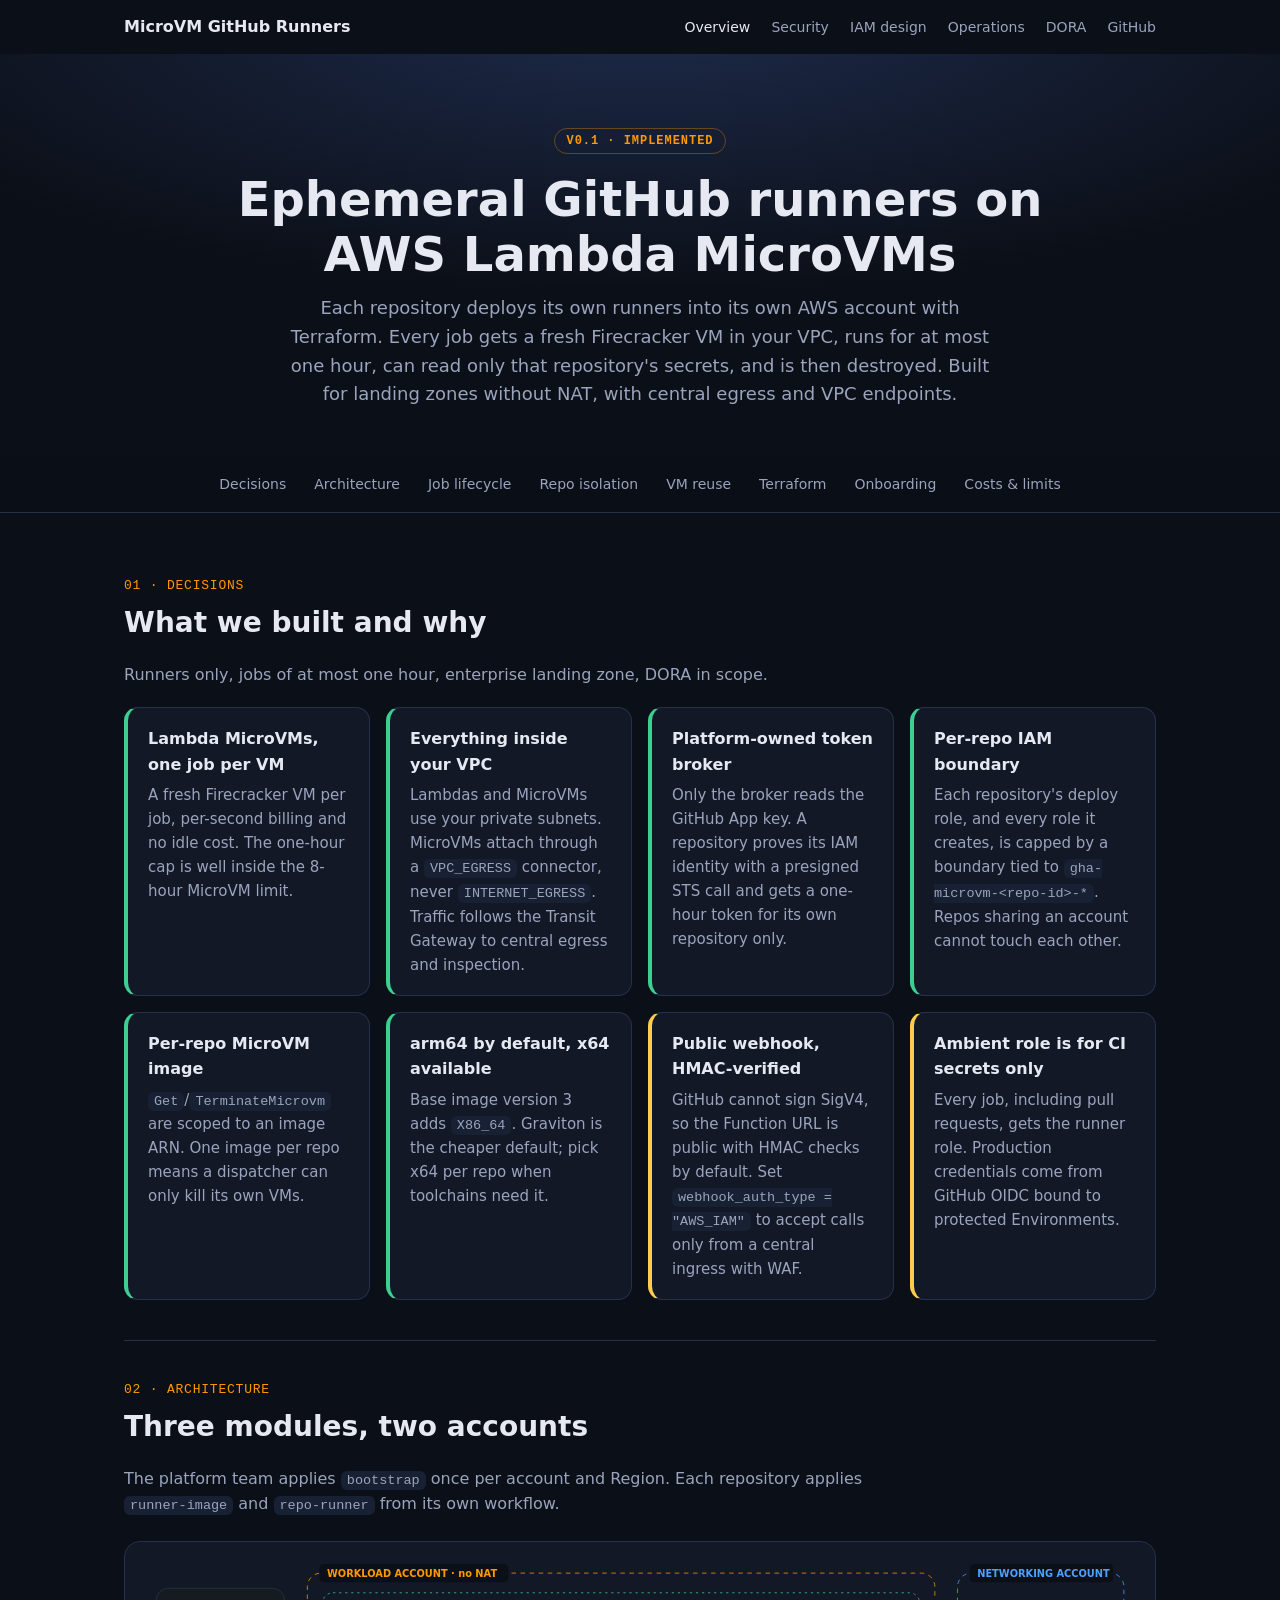
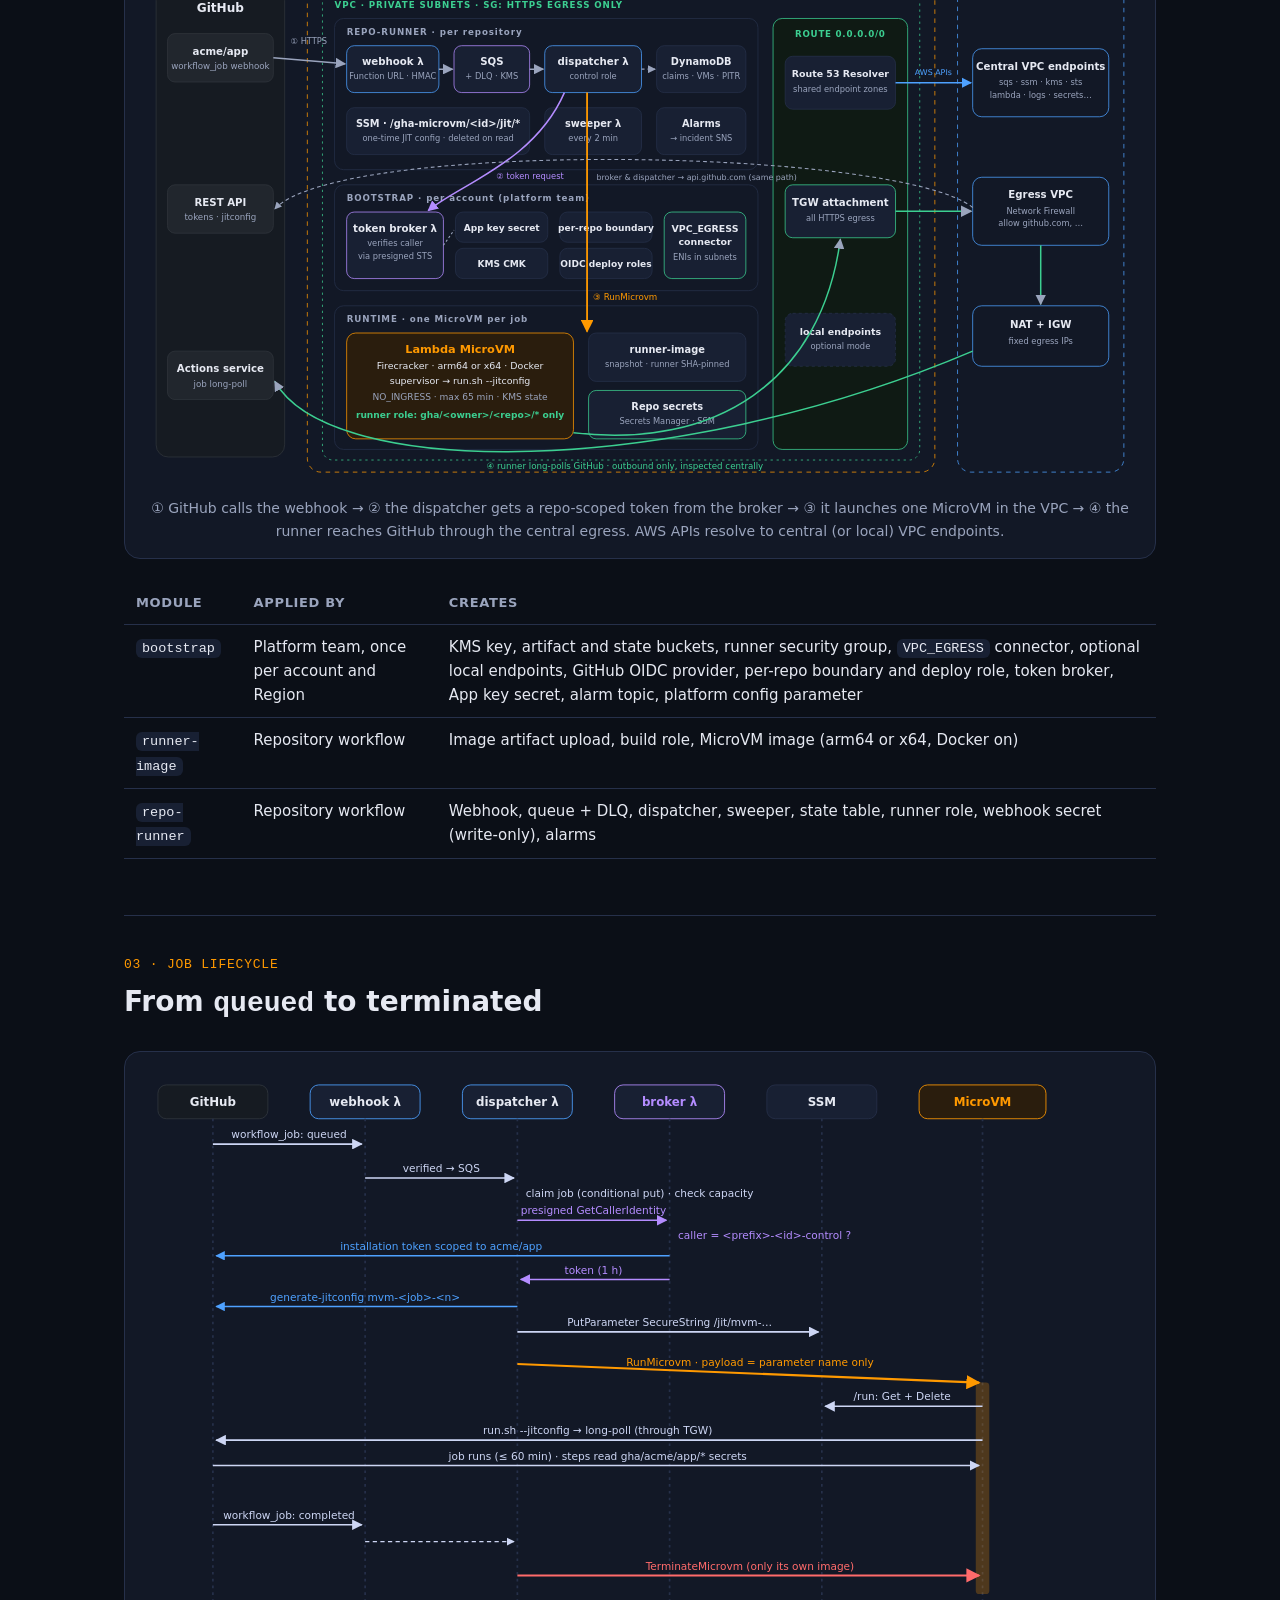
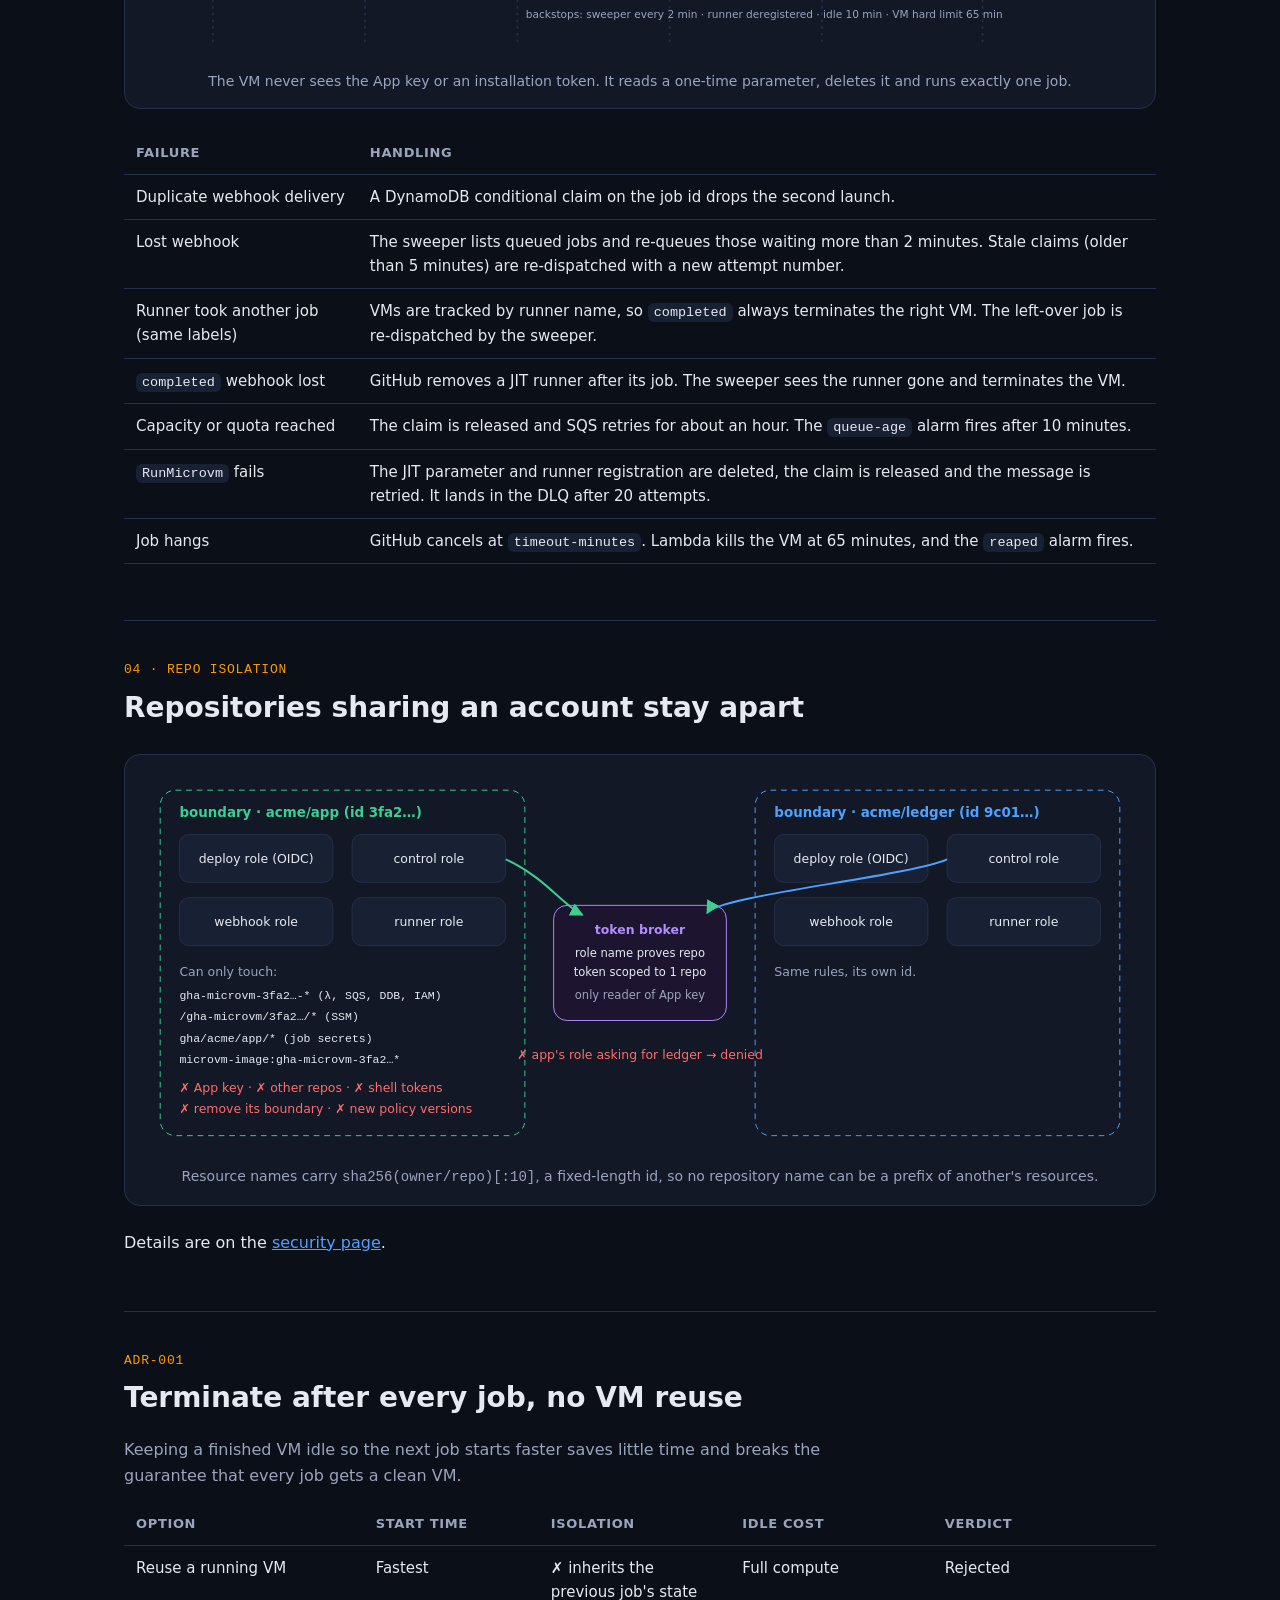
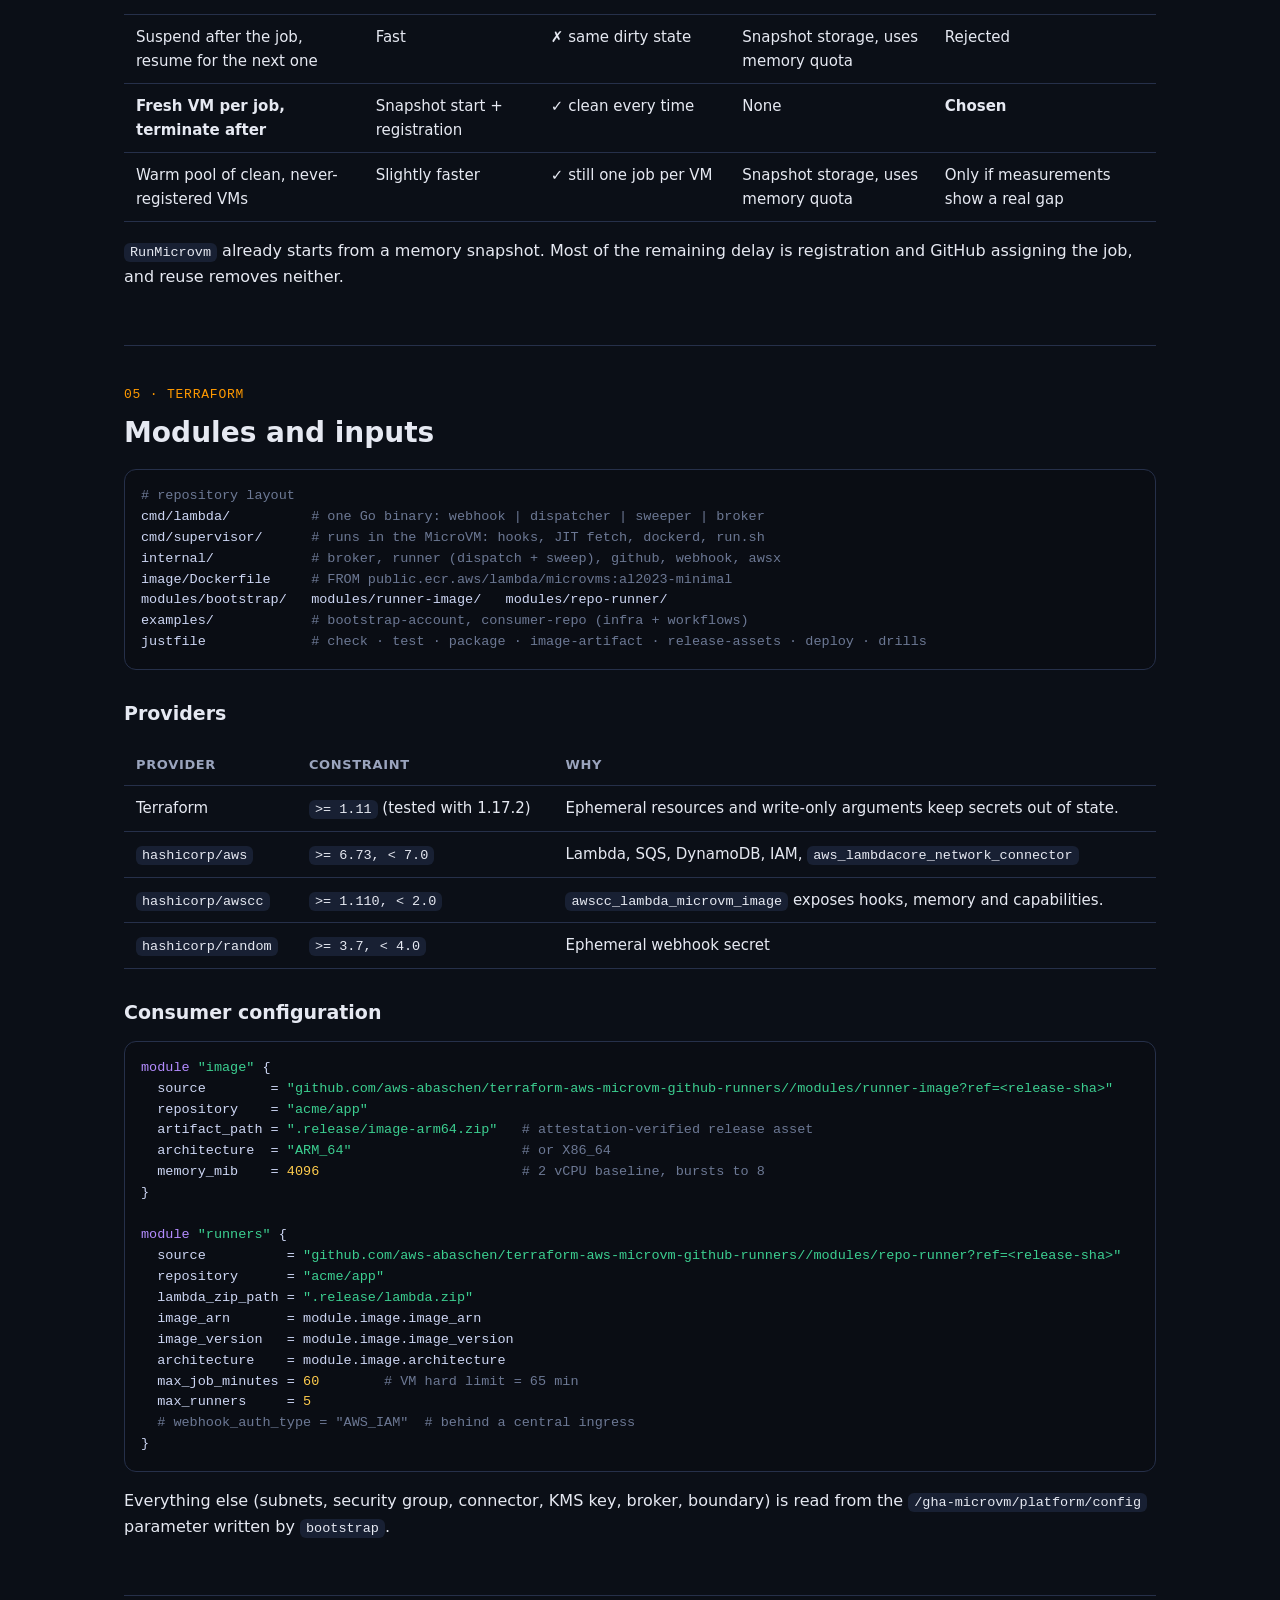
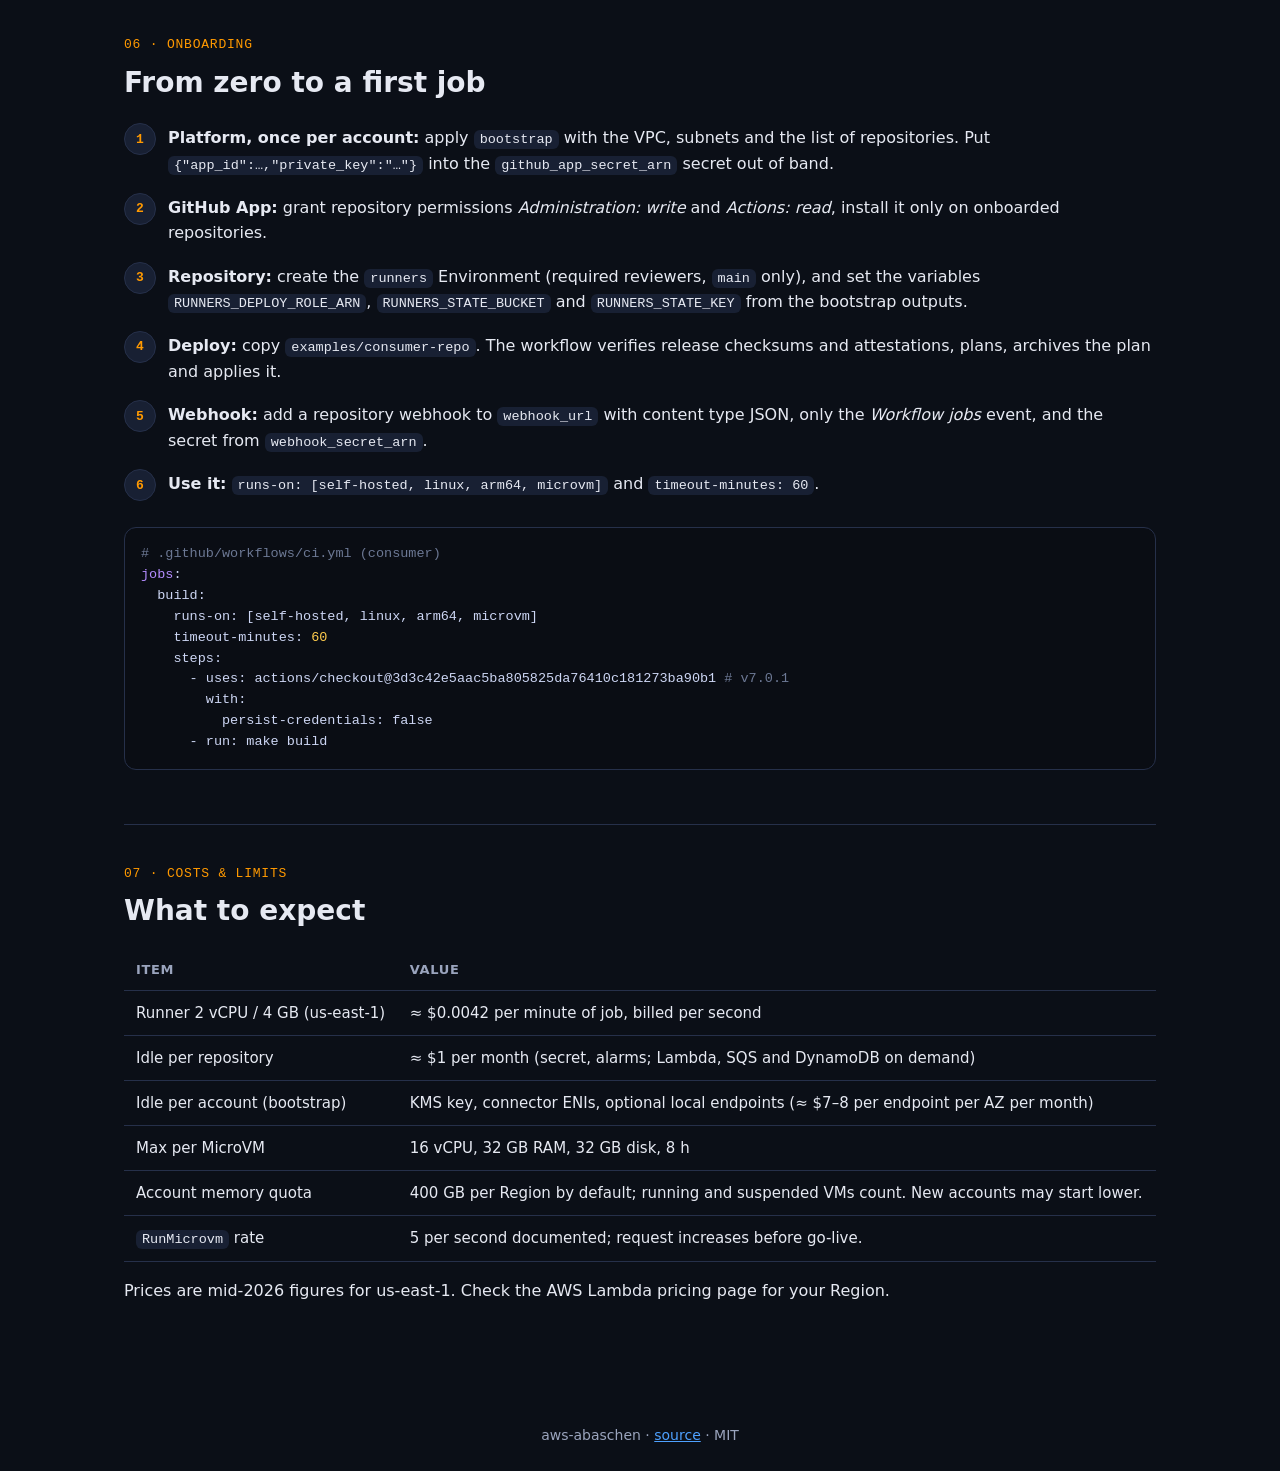
==== commit 5f89bd75: "docs: design scalable IAM with ABAC, SCP, RCP and tag policy" ====
--- a/docs/index.html
+++ b/docs/index.html
@@ -14,6 +14,7 @@
   <div class="links">
     <a class="active" href="index.html">Overview</a>
     <a href="security.html">Security</a>
+    <a href="iam.html">IAM design</a>
     <a href="operations.html">Operations</a>
     <a href="dora.html">DORA</a>
     <a href="https://github.com/aws-abaschen/terraform-aws-microvm-github-runners">GitHub</a>
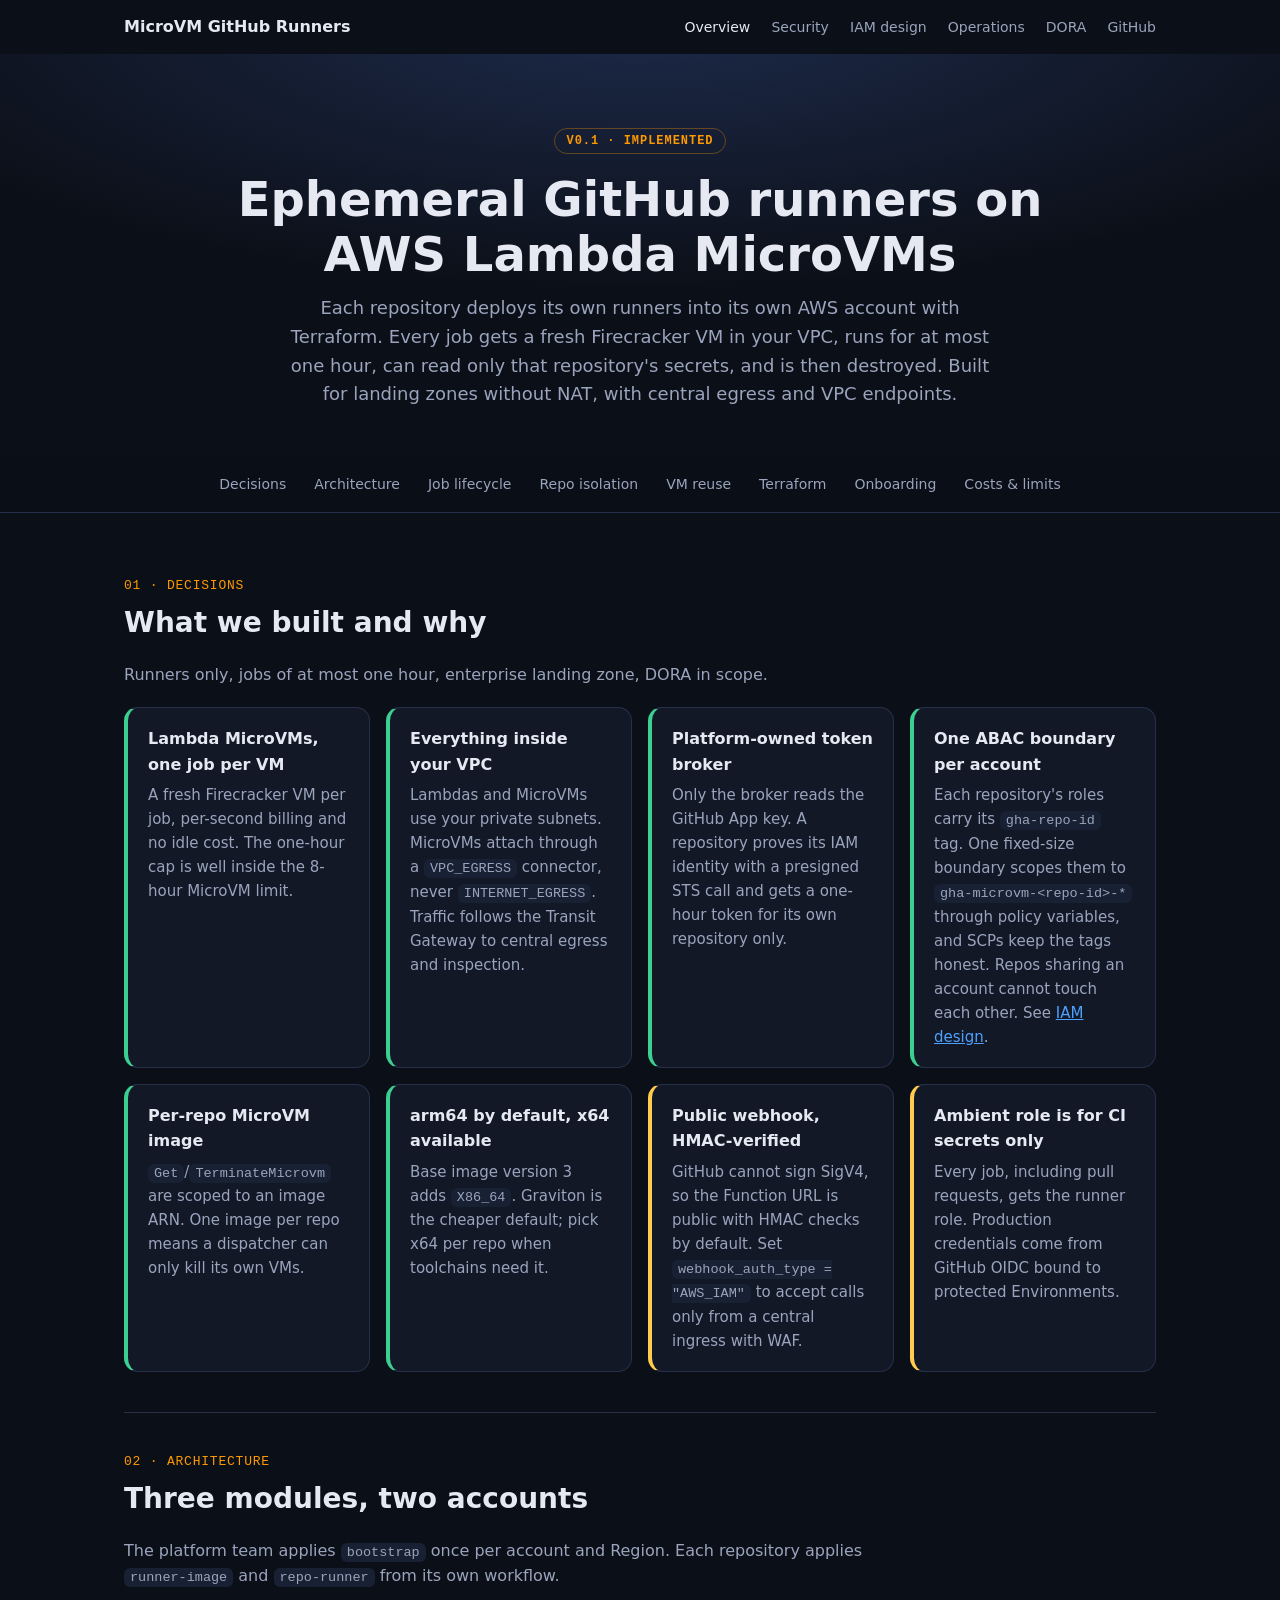
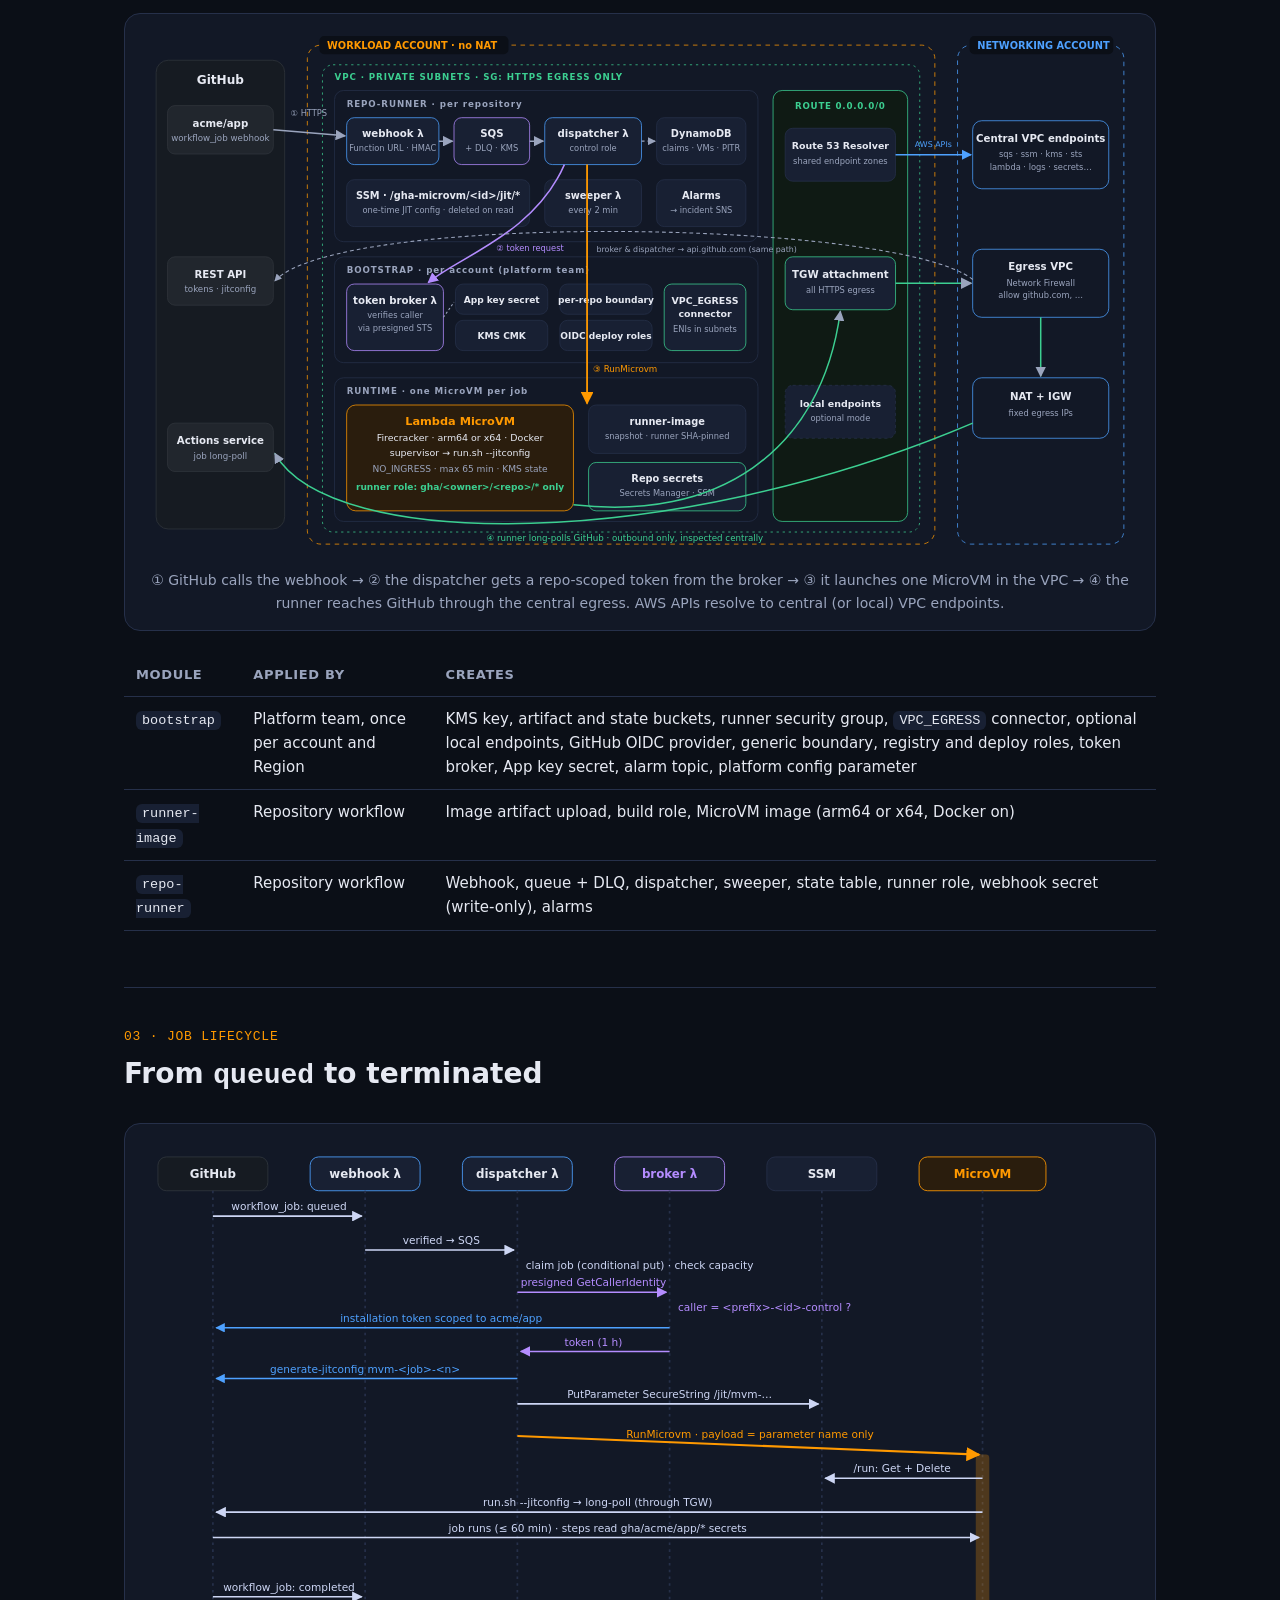
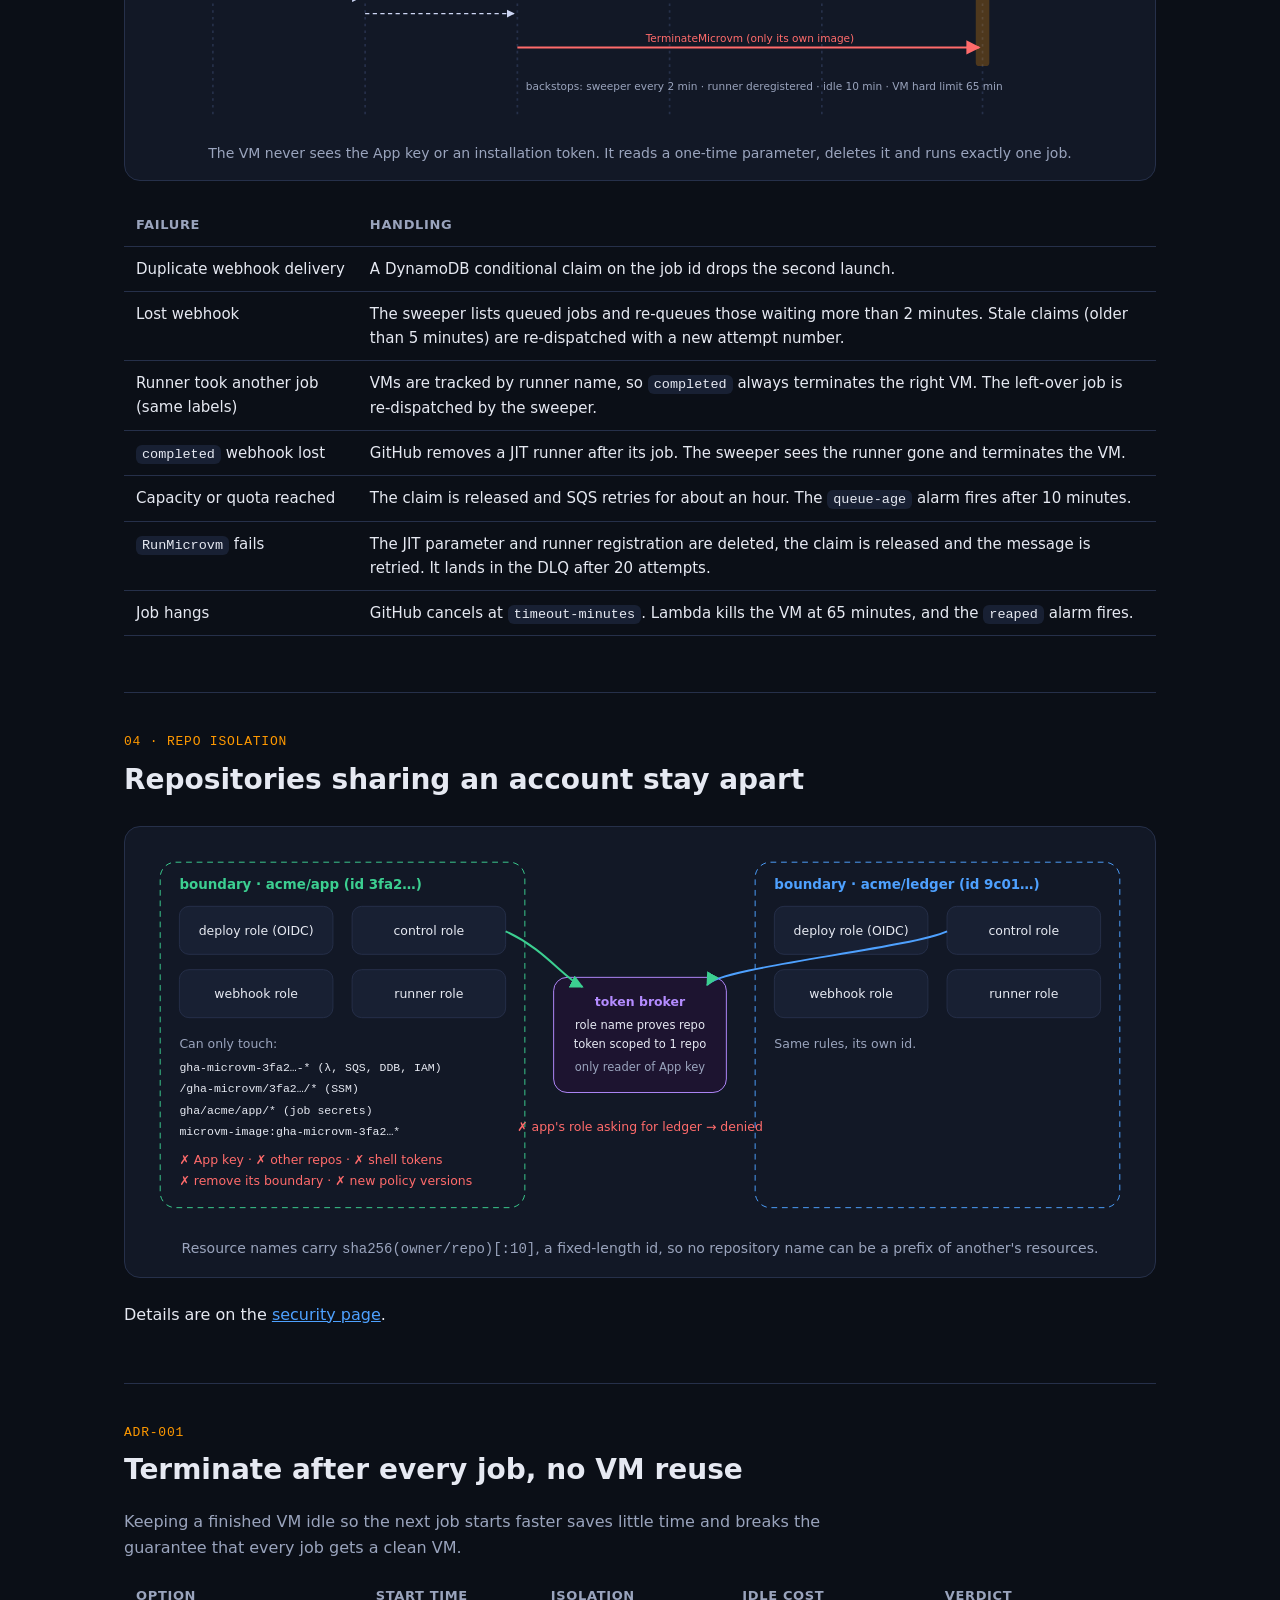
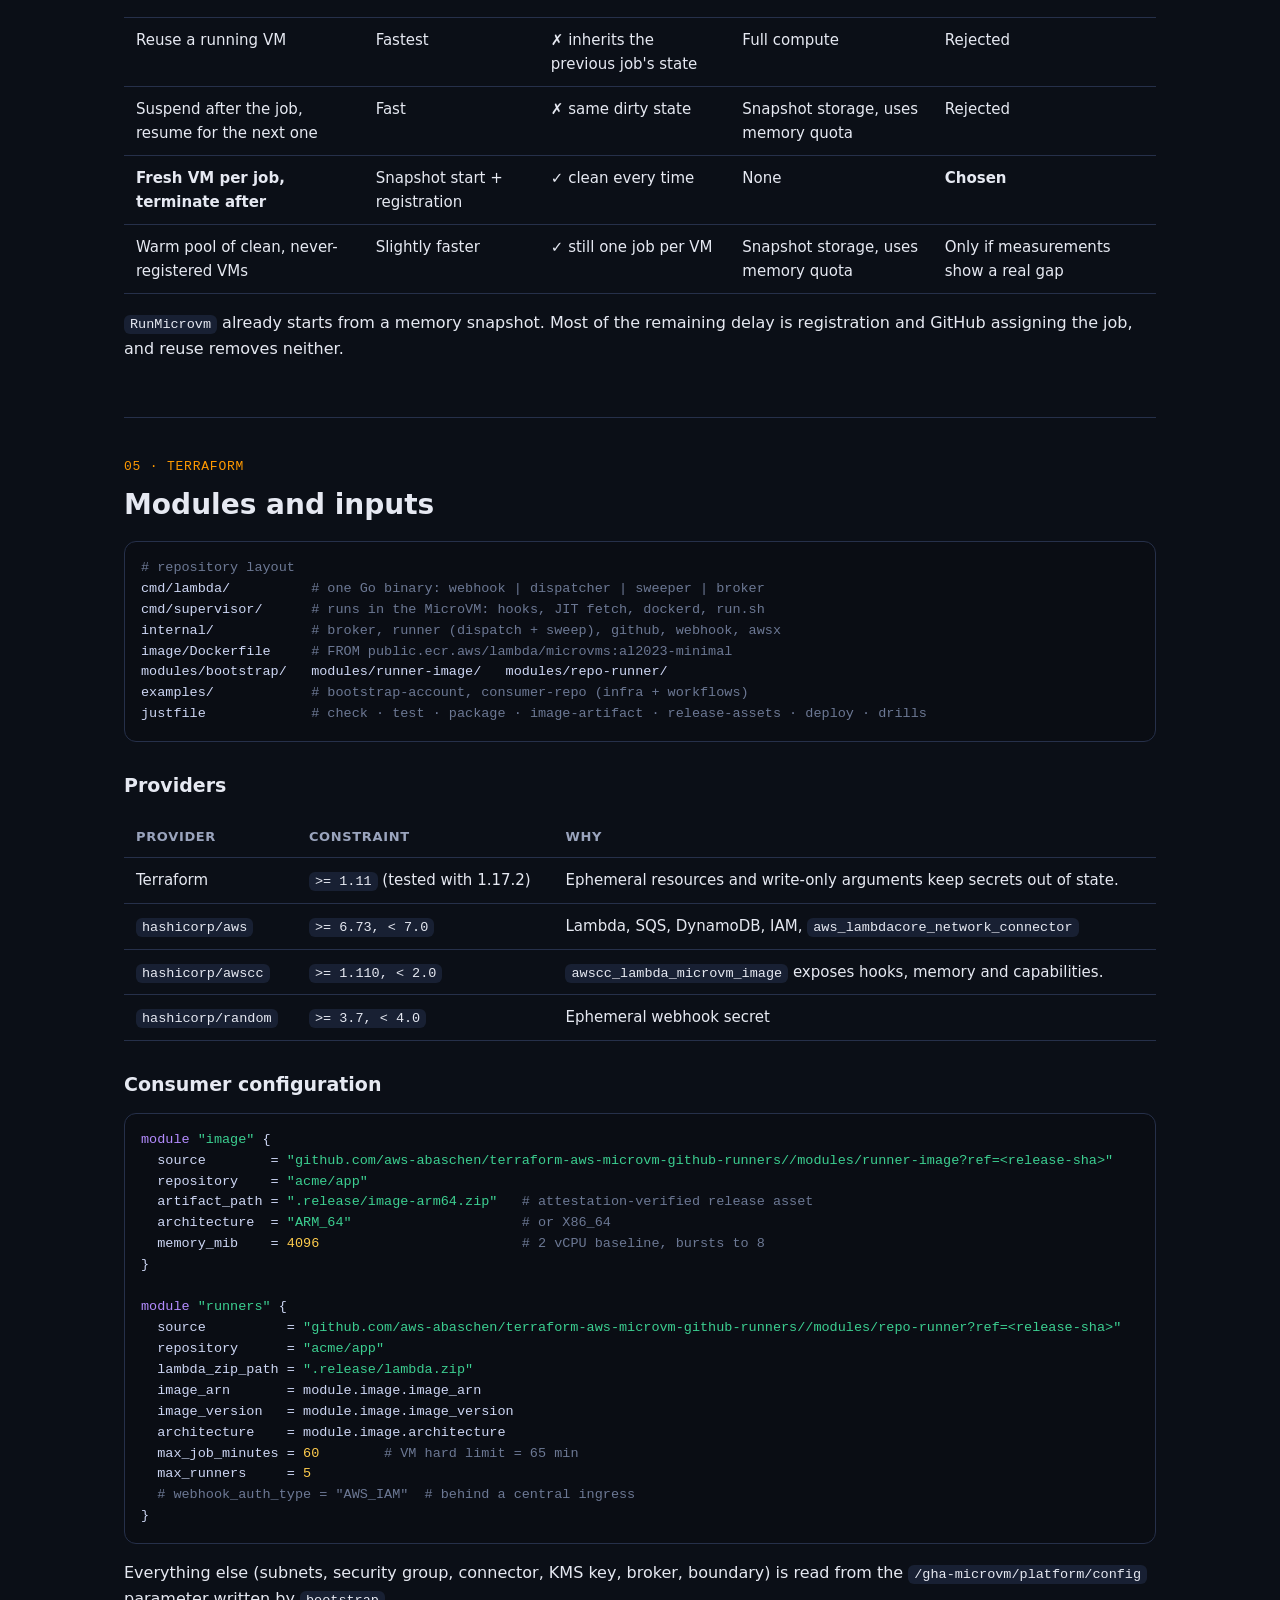
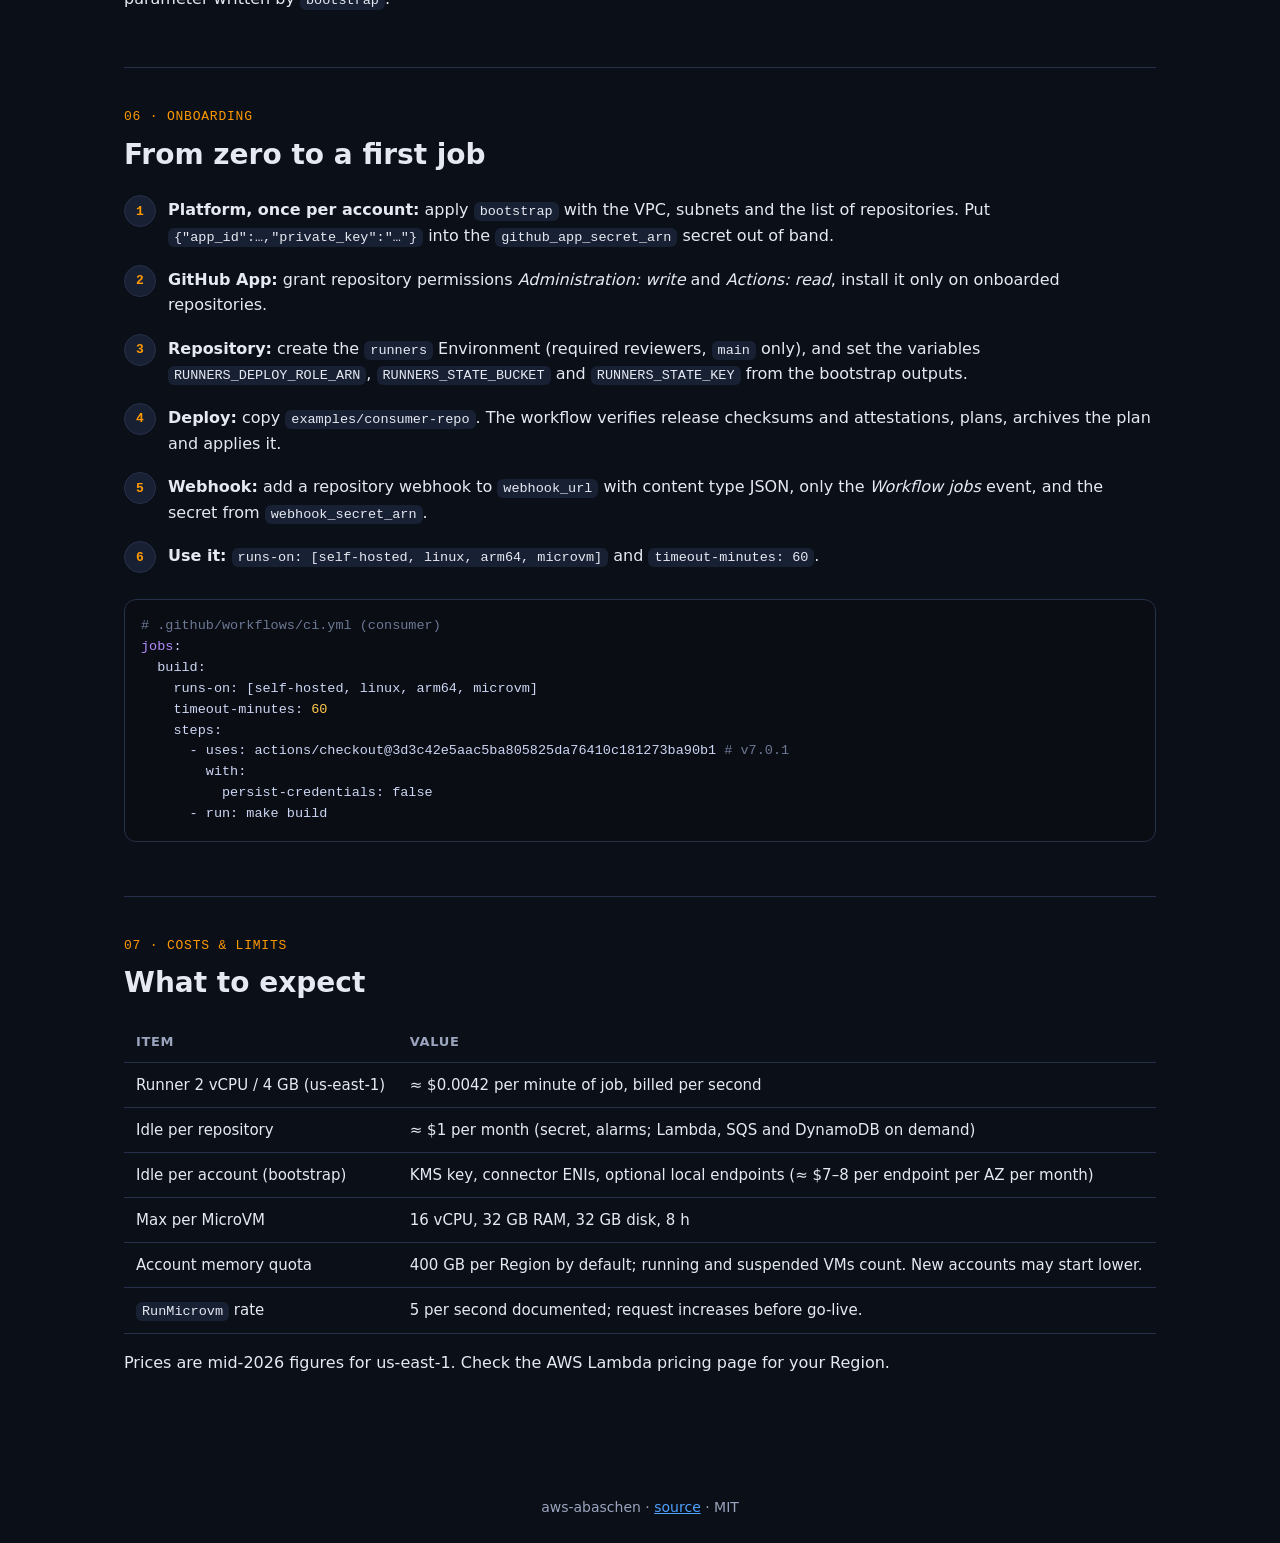
==== commit cce446c6: "feat(iam)!: generic ABAC boundary, repository registry and org guardrails One fixed-size boundary pe" ====
--- a/docs/index.html
+++ b/docs/index.html
@@ -48,7 +48,7 @@
     <div class="card ok"><h4>Lambda MicroVMs, one job per VM</h4><p>A fresh Firecracker VM per job, per-second billing and no idle cost. The one-hour cap is well inside the 8-hour MicroVM limit.</p></div>
     <div class="card ok"><h4>Everything inside your VPC</h4><p>Lambdas and MicroVMs use your private subnets. MicroVMs attach through a <code>VPC_EGRESS</code> connector, never <code>INTERNET_EGRESS</code>. Traffic follows the Transit Gateway to central egress and inspection.</p></div>
     <div class="card ok"><h4>Platform-owned token broker</h4><p>Only the broker reads the GitHub App key. A repository proves its IAM identity with a presigned STS call and gets a one-hour token for its own repository only.</p></div>
-    <div class="card ok"><h4>Per-repo IAM boundary</h4><p>Each repository's deploy role, and every role it creates, is capped by a boundary tied to <code>gha-microvm-&lt;repo-id&gt;-*</code>. Repos sharing an account cannot touch each other.</p></div>
+    <div class="card ok"><h4>One ABAC boundary per account</h4><p>Each repository's roles carry its <code>gha-repo-id</code> tag. One fixed-size boundary scopes them to <code>gha-microvm-&lt;repo-id&gt;-*</code> through policy variables, and SCPs keep the tags honest. Repos sharing an account cannot touch each other. See <a href="iam.html">IAM design</a>.</p></div>
     <div class="card ok"><h4>Per-repo MicroVM image</h4><p><code>Get</code>/<code>TerminateMicrovm</code> are scoped to an image ARN. One image per repo means a dispatcher can only kill its own VMs.</p></div>
     <div class="card ok"><h4>arm64 by default, x64 available</h4><p>Base image version 3 adds <code>X86_64</code>. Graviton is the cheaper default; pick x64 per repo when toolchains need it.</p></div>
     <div class="card warn"><h4>Public webhook, HMAC-verified</h4><p>GitHub cannot sign SigV4, so the Function URL is public with HMAC checks by default. Set <code>webhook_auth_type = "AWS_IAM"</code> to accept calls only from a central ingress with WAF.</p></div>
@@ -206,7 +206,7 @@
 
   <table>
     <tr><th>Module</th><th>Applied by</th><th>Creates</th></tr>
-    <tr><td><code>bootstrap</code></td><td>Platform team, once per account and Region</td><td>KMS key, artifact and state buckets, runner security group, <code>VPC_EGRESS</code> connector, optional local endpoints, GitHub OIDC provider, per-repo boundary and deploy role, token broker, App key secret, alarm topic, platform config parameter</td></tr>
+    <tr><td><code>bootstrap</code></td><td>Platform team, once per account and Region</td><td>KMS key, artifact and state buckets, runner security group, <code>VPC_EGRESS</code> connector, optional local endpoints, GitHub OIDC provider, generic boundary, registry and deploy roles, token broker, App key secret, alarm topic, platform config parameter</td></tr>
     <tr><td><code>runner-image</code></td><td>Repository workflow</td><td>Image artifact upload, build role, MicroVM image (arm64 or x64, Docker on)</td></tr>
     <tr><td><code>repo-runner</code></td><td>Repository workflow</td><td>Webhook, queue + DLQ, dispatcher, sweeper, state table, runner role, webhook secret (write-only), alarms</td></tr>
   </table>
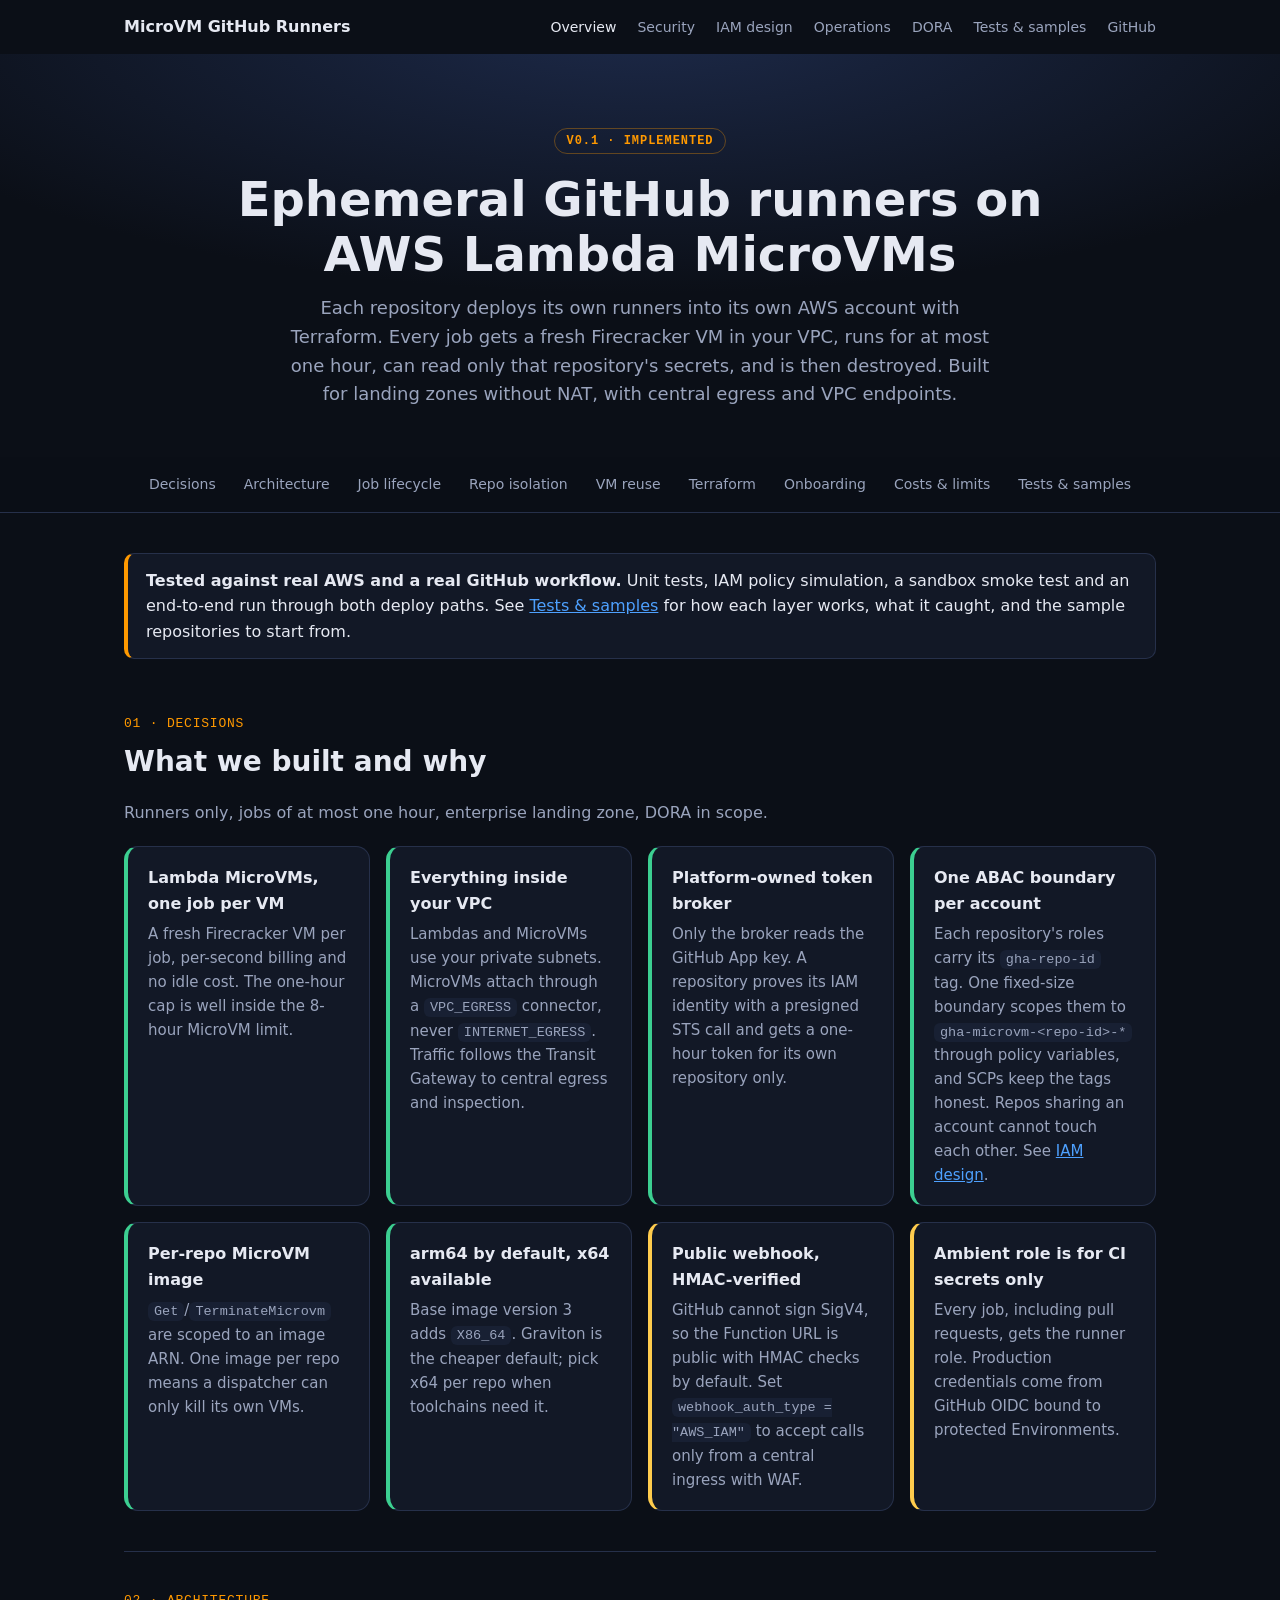
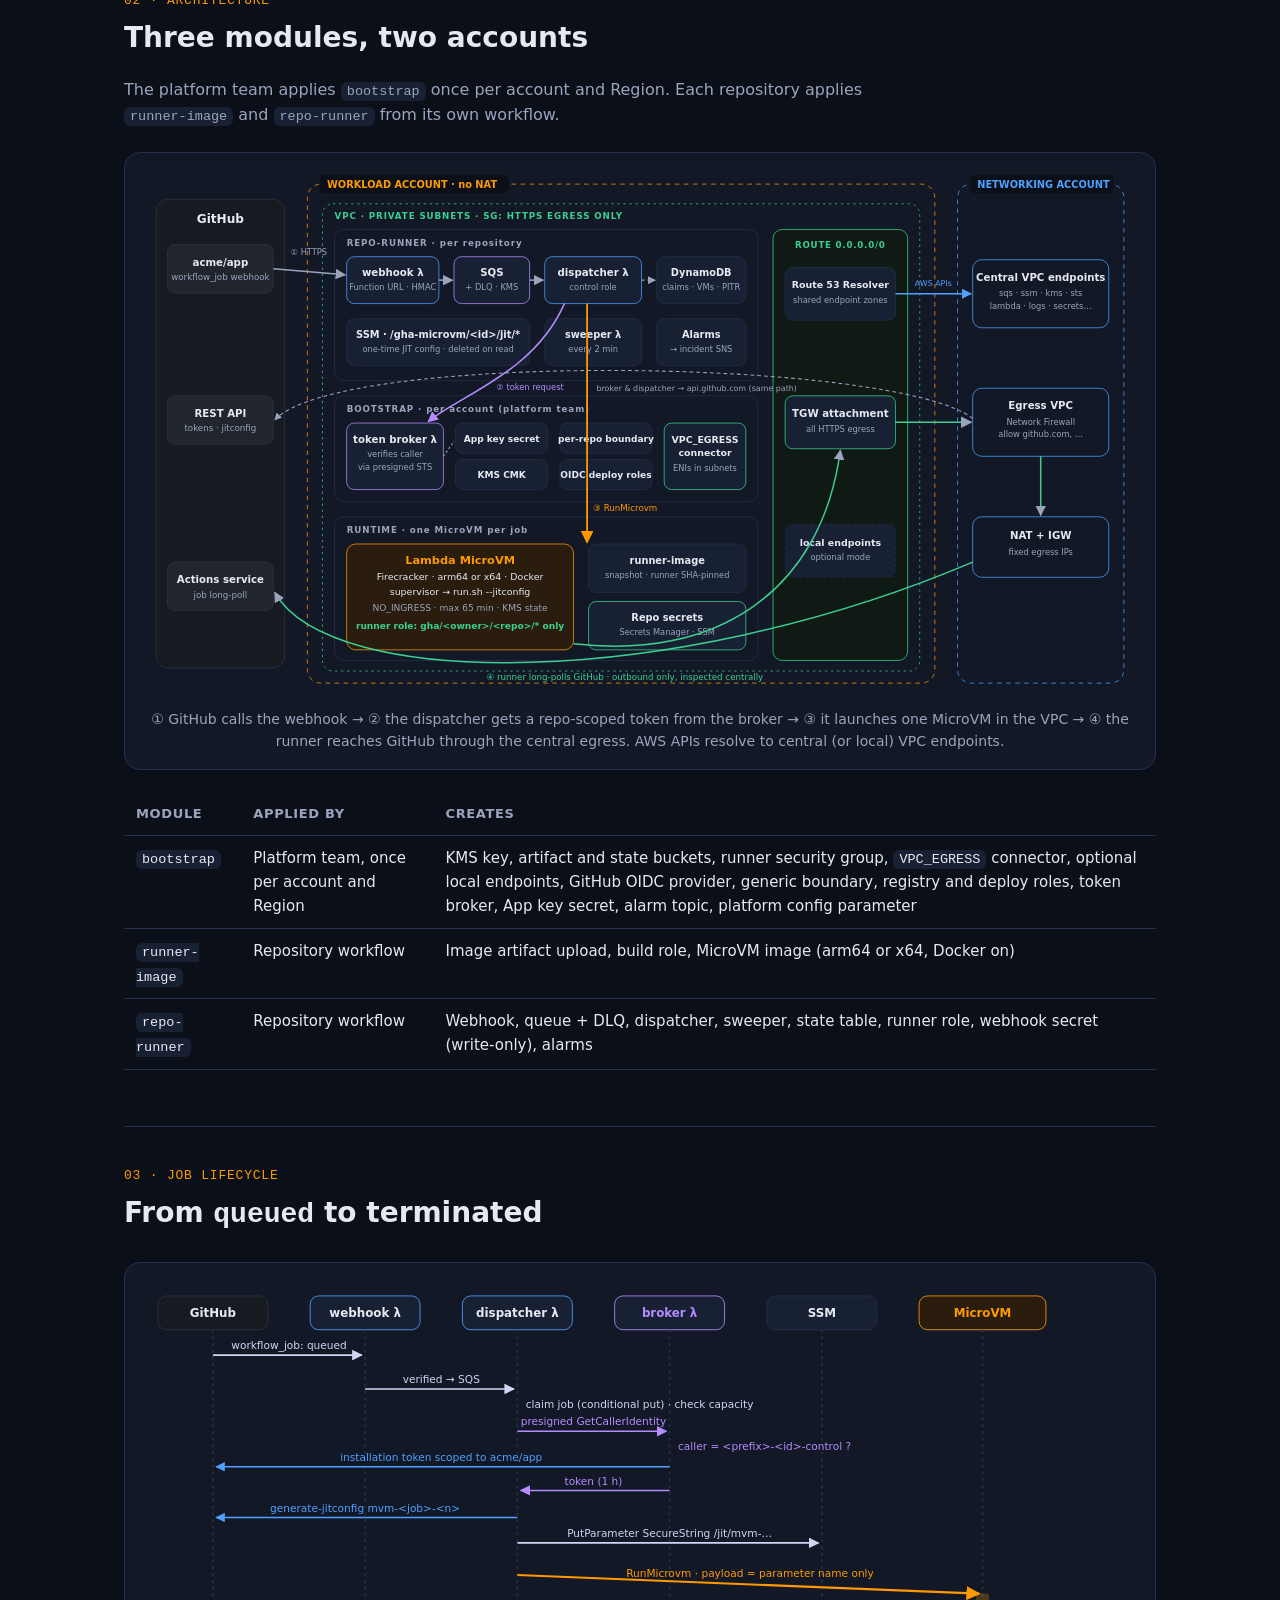
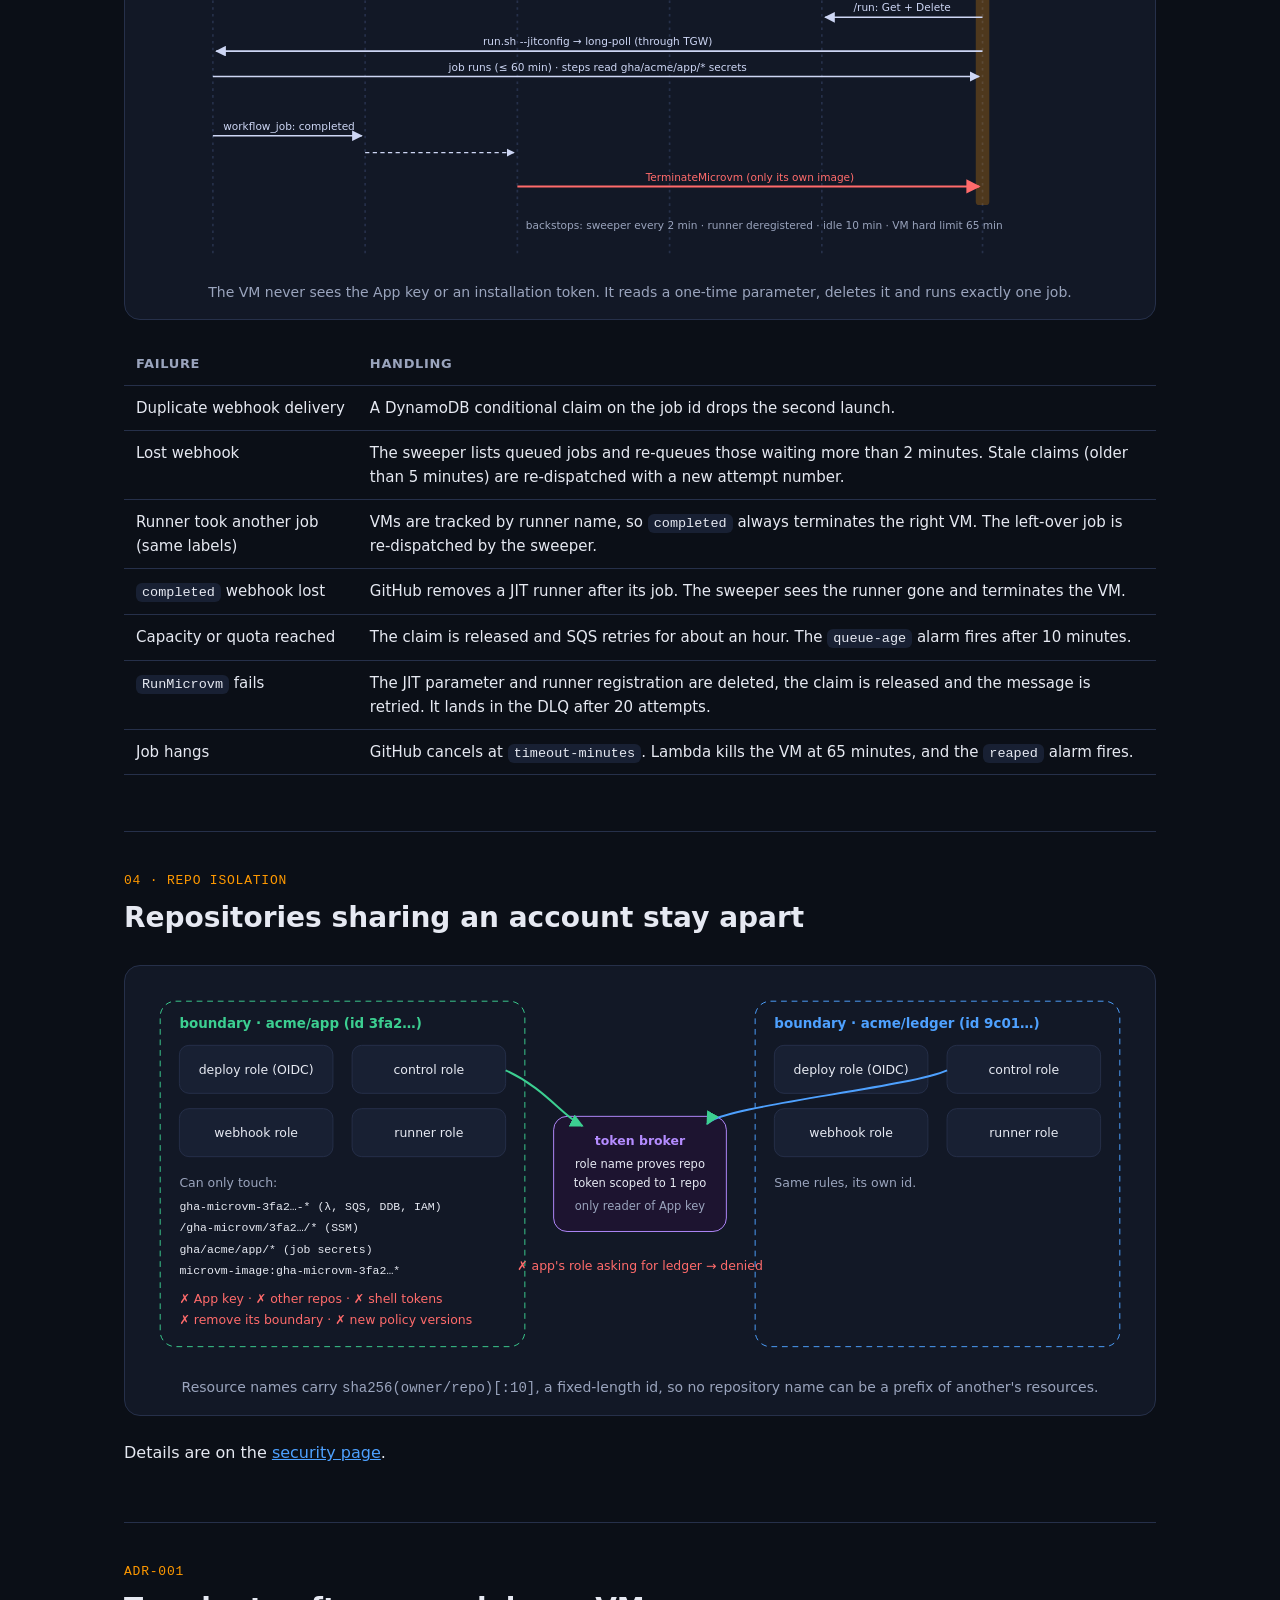
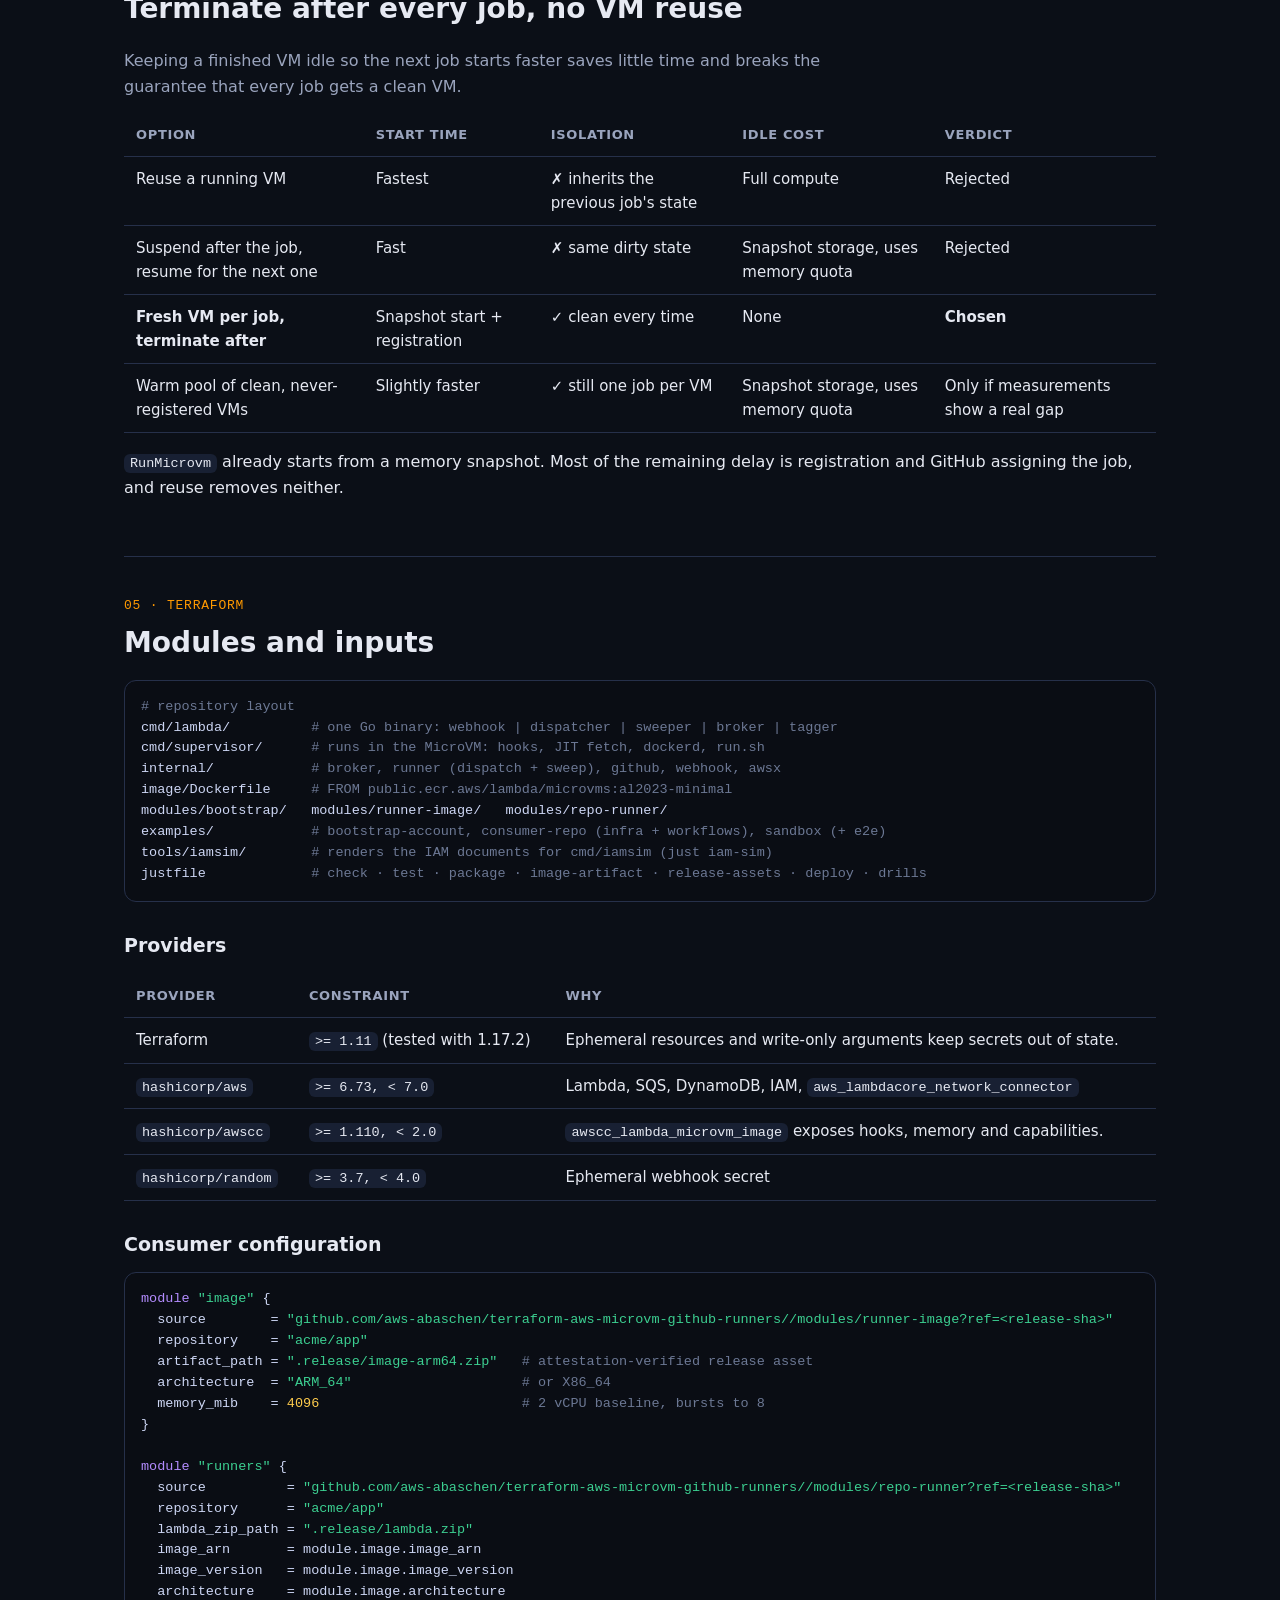
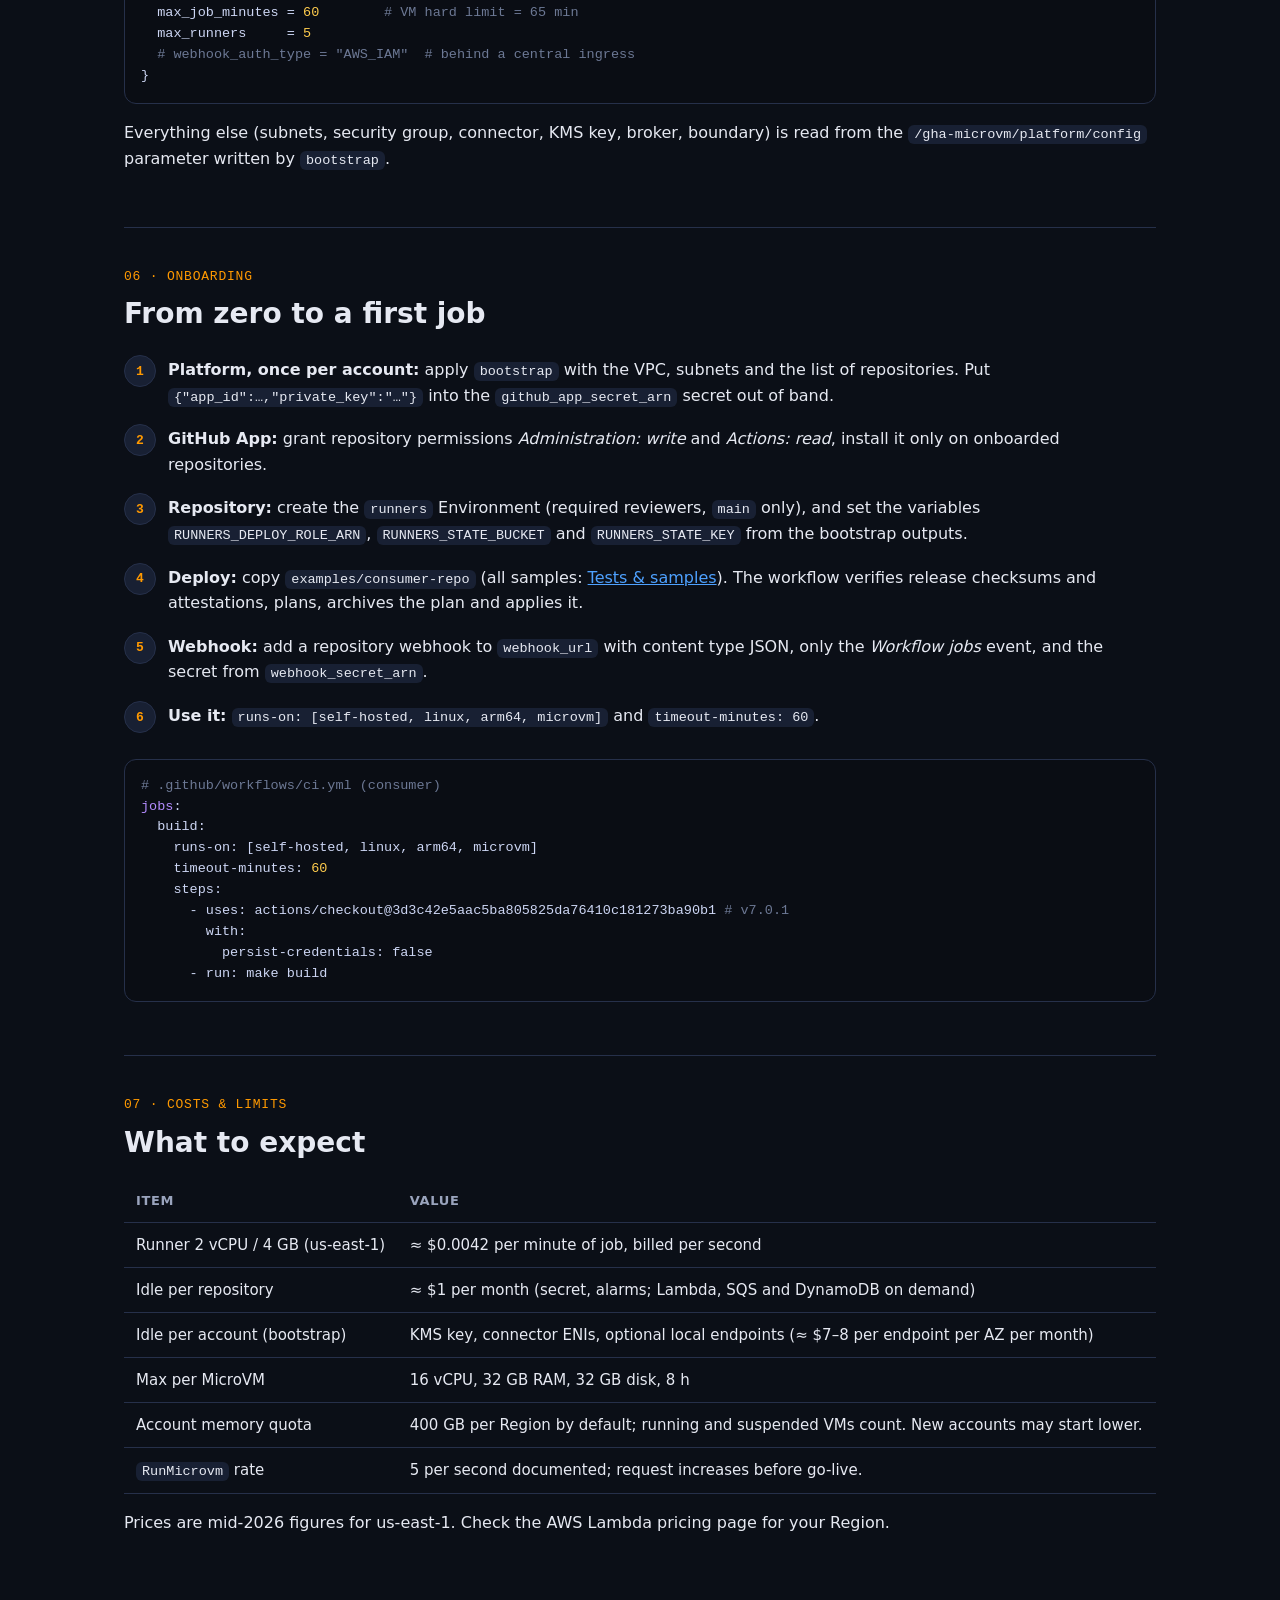
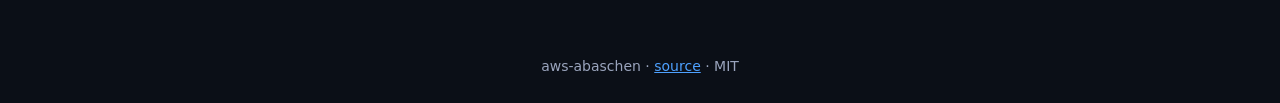
==== commit cbc8ab25: "docs: tests and sample repositories page, with just iam-sim - docs/testing.html: the seven test laye" ====
--- a/docs/index.html
+++ b/docs/index.html
@@ -17,6 +17,7 @@
     <a href="iam.html">IAM design</a>
     <a href="operations.html">Operations</a>
     <a href="dora.html">DORA</a>
+    <a href="testing.html">Tests &amp; samples</a>
     <a href="https://github.com/aws-abaschen/terraform-aws-microvm-github-runners">GitHub</a>
   </div>
 </div>
@@ -26,6 +27,7 @@
   <h1>Ephemeral GitHub runners on<br>AWS Lambda MicroVMs</h1>
   <p>Each repository deploys its own runners into its own AWS account with Terraform. Every job gets a fresh Firecracker VM in your VPC, runs for at most one hour, can read only that repository's secrets, and is then destroyed. Built for landing zones without NAT, with central egress and VPC endpoints.</p>
 </header>
+
 
 <nav><ul>
   <li><a href="#decisions">Decisions</a></li>
@@ -36,9 +38,11 @@
   <li><a href="#modules">Terraform</a></li>
   <li><a href="#onboarding">Onboarding</a></li>
   <li><a href="#costs">Costs &amp; limits</a></li>
+  <li><a href="testing.html">Tests &amp; samples</a></li>
 </ul></nav>
 
 <main>
+<div class="callout"><p><strong>Tested against real AWS and a real GitHub workflow.</strong> Unit tests, IAM policy simulation, a sandbox smoke test and an end-to-end run through both deploy paths. See <a href="testing.html">Tests &amp; samples</a> for how each layer works, what it caught, and the sample repositories to start from.</p></div>
 
 <!-- ============================== DECISIONS ============================== -->
 <section id="decisions">
@@ -347,12 +351,13 @@
 <section id="modules">
   <h2><small>05 · Terraform</small>Modules and inputs</h2>
 <pre><span class="c"># repository layout</span>
-cmd/lambda/          <span class="c"># one Go binary: webhook | dispatcher | sweeper | broker</span>
+cmd/lambda/          <span class="c"># one Go binary: webhook | dispatcher | sweeper | broker | tagger</span>
 cmd/supervisor/      <span class="c"># runs in the MicroVM: hooks, JIT fetch, dockerd, run.sh</span>
 internal/            <span class="c"># broker, runner (dispatch + sweep), github, webhook, awsx</span>
 image/Dockerfile     <span class="c"># FROM public.ecr.aws/lambda/microvms:al2023-minimal</span>
 modules/bootstrap/   modules/runner-image/   modules/repo-runner/
-examples/            <span class="c"># bootstrap-account, consumer-repo (infra + workflows)</span>
+examples/            <span class="c"># bootstrap-account, consumer-repo (infra + workflows), sandbox (+ e2e)</span>
+tools/iamsim/        <span class="c"># renders the IAM documents for cmd/iamsim (just iam-sim)</span>
 justfile             <span class="c"># check · test · package · image-artifact · release-assets · deploy · drills</span></pre>
 
   <h3>Providers</h3>
@@ -394,7 +399,7 @@
     <li><strong>Platform, once per account:</strong> apply <code>bootstrap</code> with the VPC, subnets and the list of repositories. Put <code>{"app_id":…,"private_key":"…"}</code> into the <code>github_app_secret_arn</code> secret out of band.</li>
     <li><strong>GitHub App:</strong> grant repository permissions <em>Administration: write</em> and <em>Actions: read</em>, install it only on onboarded repositories.</li>
     <li><strong>Repository:</strong> create the <code>runners</code> Environment (required reviewers, <code>main</code> only), and set the variables <code>RUNNERS_DEPLOY_ROLE_ARN</code>, <code>RUNNERS_STATE_BUCKET</code> and <code>RUNNERS_STATE_KEY</code> from the bootstrap outputs.</li>
-    <li><strong>Deploy:</strong> copy <code>examples/consumer-repo</code>. The workflow verifies release checksums and attestations, plans, archives the plan and applies it.</li>
+    <li><strong>Deploy:</strong> copy <code>examples/consumer-repo</code> (all samples: <a href="testing.html#samples">Tests &amp; samples</a>). The workflow verifies release checksums and attestations, plans, archives the plan and applies it.</li>
     <li><strong>Webhook:</strong> add a repository webhook to <code>webhook_url</code> with content type JSON, only the <em>Workflow jobs</em> event, and the secret from <code>webhook_secret_arn</code>.</li>
     <li><strong>Use it:</strong> <code>runs-on: [self-hosted, linux, arm64, microvm]</code> and <code>timeout-minutes: 60</code>.</li>
   </ol>
